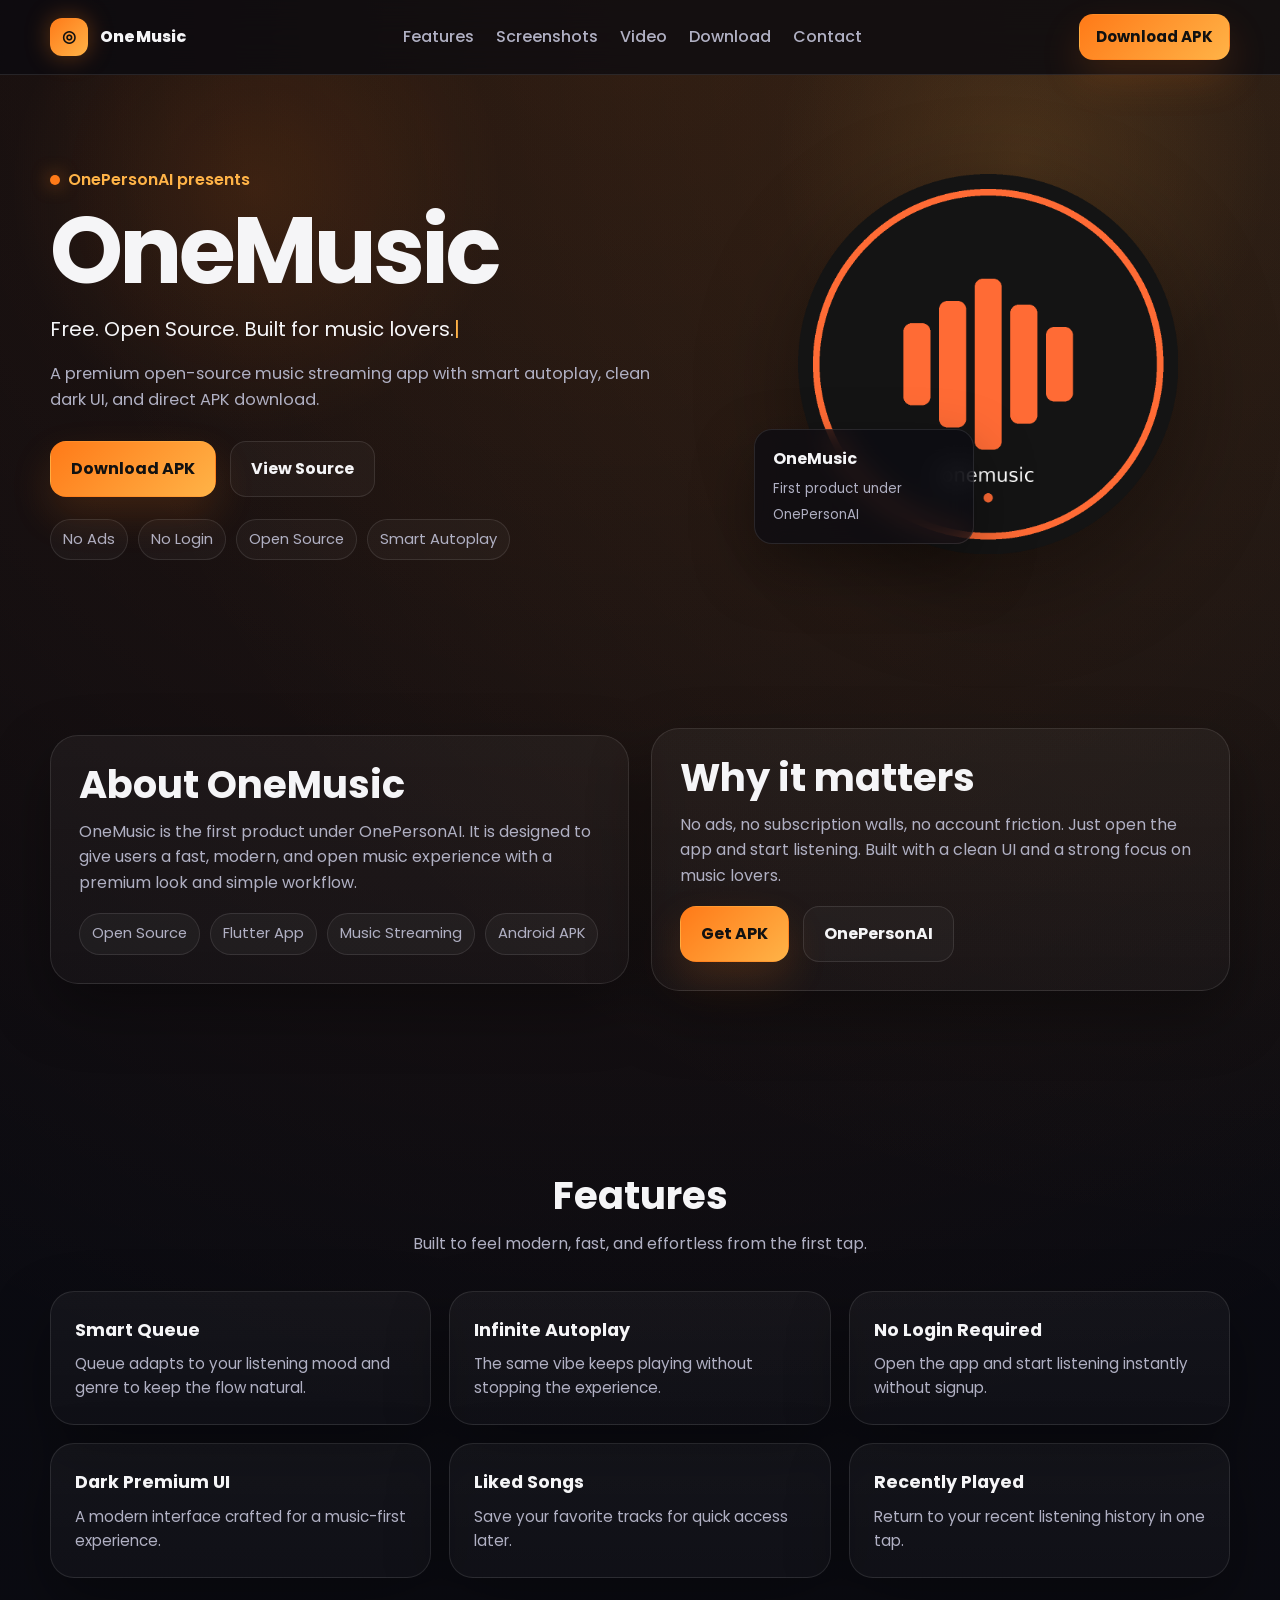
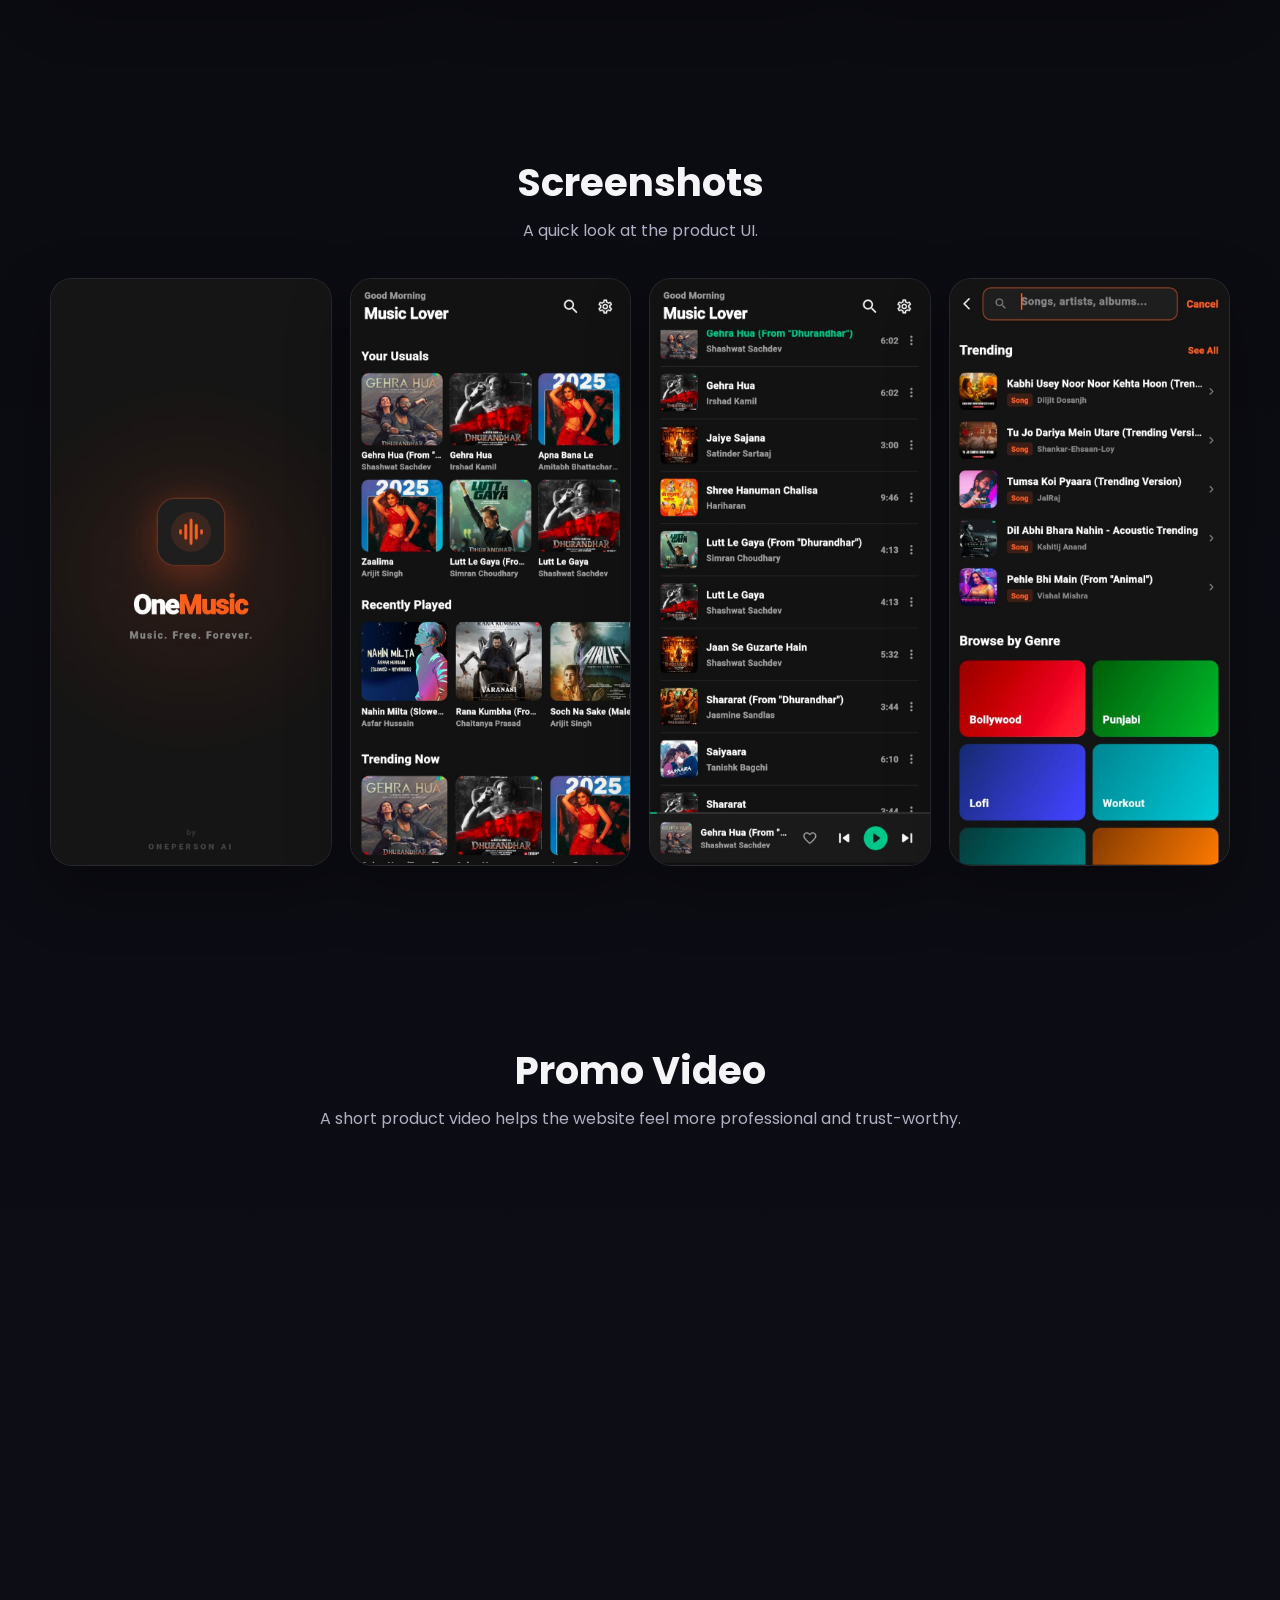
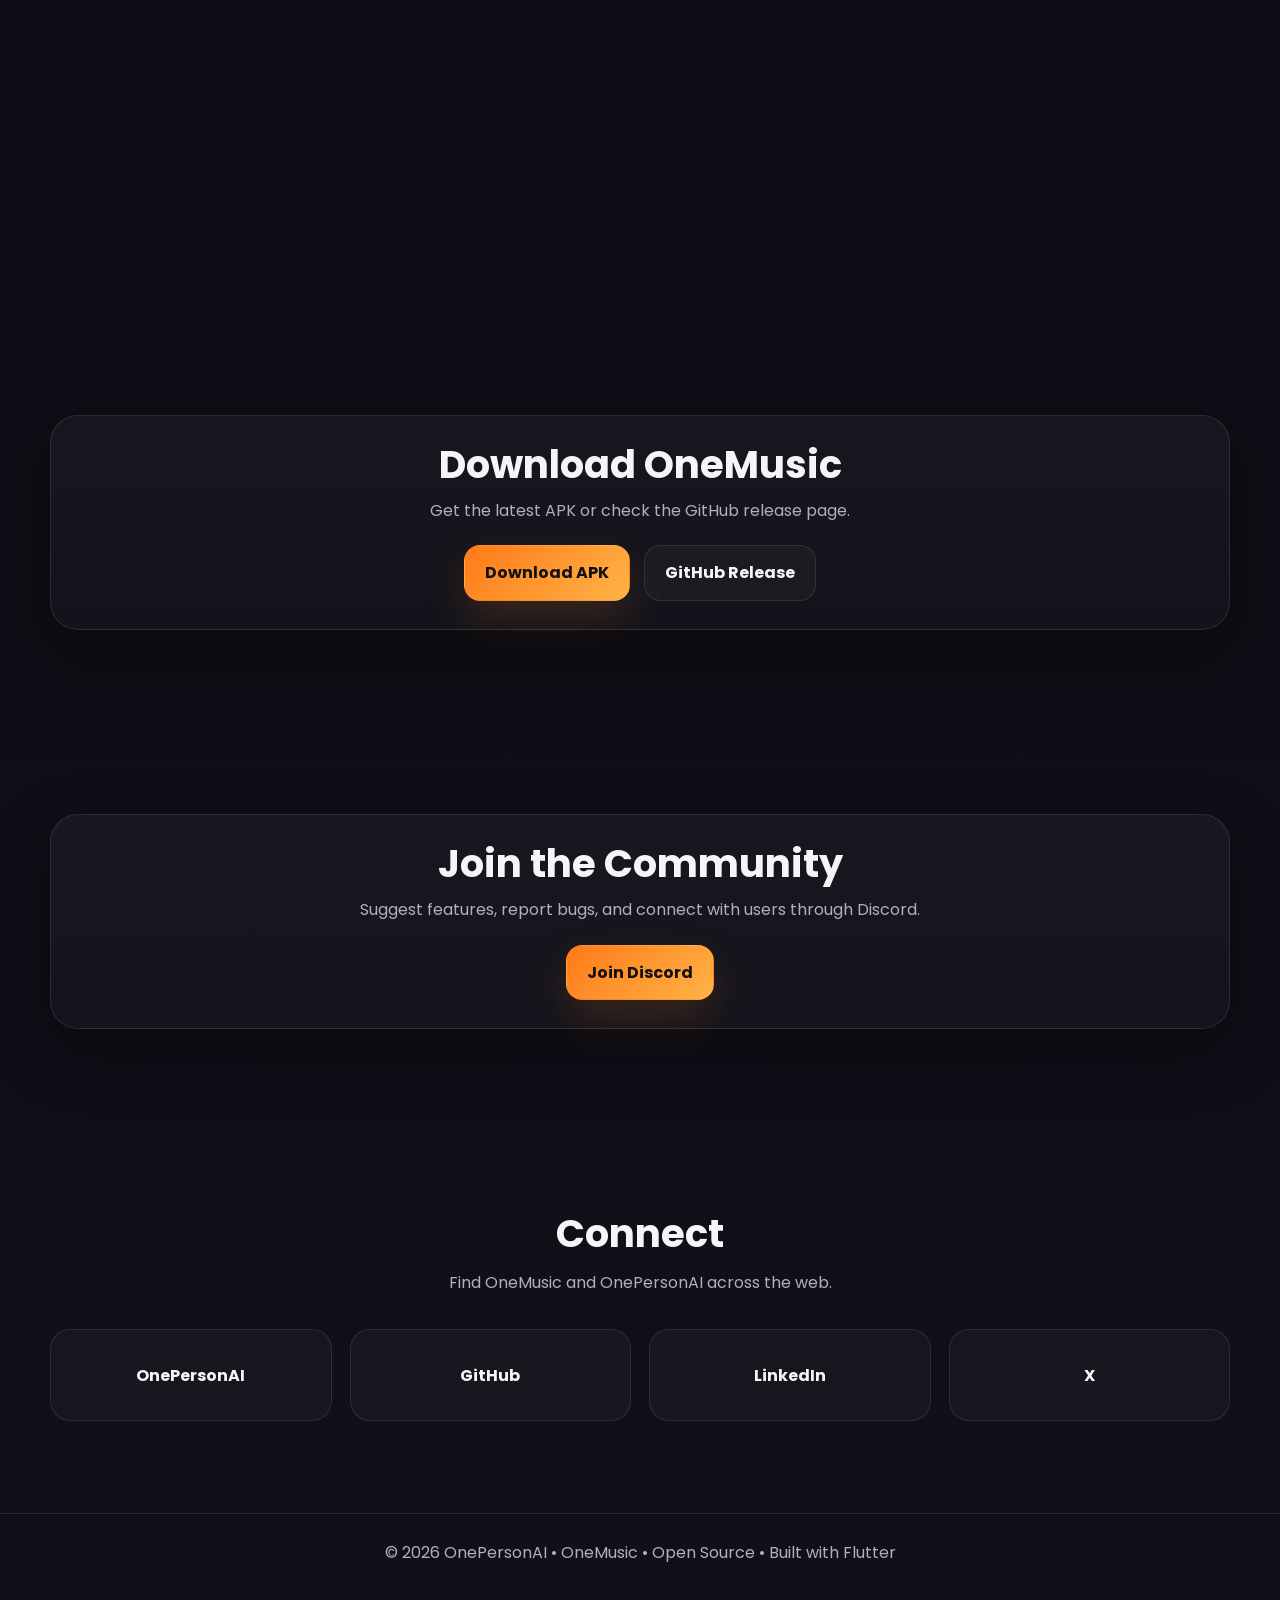
==== index.html @ de69f095 "Initial OneMusic website upload" ====
<!DOCTYPE html>
<html lang="en">
<head>
  <meta charset="UTF-8" />
  <meta name="viewport" content="width=device-width, initial-scale=1.0" />

  <title>OneMusic | Free Open Source Music Streaming App by OnePersonAI</title>
  <meta name="title" content="OneMusic | Free Open Source Music Streaming App by OnePersonAI" />
  <meta name="description" content="OneMusic is a free and open-source music streaming app by OnePersonAI. No ads, no subscriptions, smart autoplay, dark UI, and direct APK download." />
  <meta name="keywords" content="OneMusic, OnePersonAI, open source music app, Flutter music app, free music streaming app, Android music player, APK download" />
  <meta name="author" content="Akshat Raj" />
  <meta name="robots" content="index, follow" />
  <meta name="language" content="English" />
  <meta name="theme-color" content="#ff7a18" />
  <link rel="canonical" href="https://onepersonai.in/" />

  <meta name="google-site-verification" content="PASTE_GOOGLE_VERIFICATION_CODE_HERE" />

  <meta property="og:type" content="website" />
  <meta property="og:url" content="https://onepersonai.in/" />
  <meta property="og:title" content="OneMusic | Free Open Source Music Streaming App" />
  <meta property="og:description" content="No ads. No subscriptions. Smart autoplay. Open-source music streaming by OnePersonAI." />
  <meta property="og:image" content="https://onepersonai.in/assets/logo.png" />

  <meta name="twitter:card" content="summary_large_image" />
  <meta name="twitter:url" content="https://onepersonai.in/" />
  <meta name="twitter:title" content="OneMusic | Free Open Source Music Streaming App" />
  <meta name="twitter:description" content="Modern open-source music streaming app with smart autoplay and premium dark UI." />
  <meta name="twitter:image" content="https://onepersonai.in/assets/logo.png" />

  <link rel="icon" type="image/png" href="assets/logo.png" />
  <link rel="preconnect" href="https://fonts.googleapis.com" />
  <link rel="preconnect" href="https://fonts.gstatic.com" crossorigin />
  <link href="https://fonts.googleapis.com/css2?family=Poppins:wght@300;400;500;600;700;800&display=swap" rel="stylesheet" />

  <style>
    :root {
      --bg: #0a0a10;
      --bg2: #11111a;
      --card: rgba(255, 255, 255, 0.04);
      --card-2: rgba(255, 255, 255, 0.06);
      --border: rgba(255, 255, 255, 0.10);
      --text: #f5f5f7;
      --muted: #b0b0c3;
      --accent: #ff7a18;
      --accent-2: #ffb347;
      --shadow: 0 24px 60px rgba(0, 0, 0, 0.35);
      --radius: 24px;
      --container: 1180px;
    }

    * {
      margin: 0;
      padding: 0;
      box-sizing: border-box;
    }

    html {
      scroll-behavior: smooth;
    }

    body {
      font-family: "Poppins", Arial, sans-serif;
      background:
        radial-gradient(circle at top, rgba(255, 122, 24, 0.12), transparent 30%),
        radial-gradient(circle at right top, rgba(255, 179, 71, 0.10), transparent 25%),
        linear-gradient(180deg, #09090f 0%, #0f1018 100%);
      color: var(--text);
      overflow-x: hidden;
      line-height: 1.6;
    }

    a {
      text-decoration: none;
      color: inherit;
    }

    img, video {
      display: block;
      max-width: 100%;
    }

    .container {
      width: min(var(--container), calc(100% - 32px));
      margin: 0 auto;
    }

    .section {
      padding: 92px 0;
      position: relative;
      z-index: 1;
    }

    .section-title {
      font-size: clamp(1.9rem, 3vw, 3rem);
      line-height: 1.1;
      margin-bottom: 14px;
      text-align: center;
    }

    .section-subtitle {
      color: var(--muted);
      text-align: center;
      max-width: 760px;
      margin: 0 auto 34px;
    }

    .header {
      position: sticky;
      top: 0;
      z-index: 1000;
      background: rgba(10, 10, 16, 0.72);
      backdrop-filter: blur(18px);
      border-bottom: 1px solid var(--border);
    }

    .nav {
      min-height: 74px;
      display: flex;
      align-items: center;
      justify-content: space-between;
      gap: 18px;
    }

    .brand {
      display: flex;
      align-items: center;
      gap: 12px;
      font-weight: 800;
      letter-spacing: 0.2px;
      white-space: nowrap;
    }

    .brand-icon {
      width: 38px;
      height: 38px;
      border-radius: 12px;
      display: grid;
      place-items: center;
      background: linear-gradient(135deg, var(--accent), var(--accent-2));
      color: #111;
      box-shadow: 0 0 24px rgba(255, 122, 24, 0.35);
      font-weight: 900;
    }

    .nav-links {
      display: flex;
      align-items: center;
      gap: 22px;
      color: var(--muted);
      font-weight: 500;
    }

    .nav-links a:hover {
      color: var(--text);
    }

    .nav-toggle {
      display: none;
      width: 44px;
      height: 44px;
      border: 1px solid var(--border);
      background: rgba(255,255,255,0.03);
      color: var(--text);
      border-radius: 14px;
      cursor: pointer;
    }

    .btn {
      display: inline-flex;
      align-items: center;
      justify-content: center;
      gap: 10px;
      padding: 14px 20px;
      border-radius: 16px;
      font-weight: 700;
      border: 1px solid transparent;
      background: linear-gradient(135deg, var(--accent), var(--accent-2));
      color: #111;
      box-shadow: 0 18px 40px rgba(255, 122, 24, 0.16);
      transition: transform 0.2s ease, box-shadow 0.2s ease, opacity 0.2s ease;
      cursor: pointer;
      position: relative;
      overflow: hidden;
    }

    .btn:hover {
      transform: translateY(-2px);
      box-shadow: 0 22px 46px rgba(255, 122, 24, 0.22);
    }

    .btn-outline {
      background: rgba(255, 255, 255, 0.03);
      color: var(--text);
      border-color: var(--border);
      box-shadow: none;
    }

    .btn-outline:hover {
      background: rgba(255, 255, 255, 0.06);
    }

    .btn-small {
      padding: 10px 16px;
      border-radius: 14px;
      font-size: 0.95rem;
    }

    .hero {
      padding: 92px 0 76px;
      position: relative;
    }

    .hero::before {
      content: "";
      position: absolute;
      inset: 0;
      background:
        radial-gradient(circle at 20% 20%, rgba(255,122,24,0.12), transparent 22%),
        radial-gradient(circle at 80% 15%, rgba(255,179,71,0.12), transparent 22%);
      pointer-events: none;
    }

    .hero-grid {
      position: relative;
      display: grid;
      grid-template-columns: 1.15fr 0.85fr;
      gap: 42px;
      align-items: center;
    }

    .eyebrow {
      display: inline-flex;
      align-items: center;
      gap: 8px;
      color: var(--accent-2);
      font-weight: 600;
      margin-bottom: 14px;
    }

    .eyebrow::before {
      content: "";
      width: 10px;
      height: 10px;
      border-radius: 999px;
      background: var(--accent);
      box-shadow: 0 0 18px rgba(255, 122, 24, 0.7);
    }

    .hero h1 {
      font-size: clamp(3rem, 8vw, 5.8rem);
      line-height: 0.95;
      margin-bottom: 18px;
      letter-spacing: -0.04em;
    }

    .hero-subtitle {
      font-size: clamp(1rem, 2vw, 1.25rem);
      color: var(--text);
      min-height: 34px;
      margin-bottom: 14px;
    }

    .cursor {
      display: inline-block;
      color: var(--accent-2);
      animation: blink 0.8s infinite;
    }

    @keyframes blink {
      0%, 50% { opacity: 1; }
      51%, 100% { opacity: 0; }
    }

    .hero-text {
      color: var(--muted);
      max-width: 620px;
      margin-bottom: 28px;
      font-size: 1.02rem;
    }

    .hero-actions {
      display: flex;
      flex-wrap: wrap;
      gap: 14px;
      margin-bottom: 22px;
    }

    .hero-meta {
      display: flex;
      flex-wrap: wrap;
      gap: 10px;
    }

    .hero-meta span {
      padding: 8px 12px;
      border: 1px solid var(--border);
      border-radius: 999px;
      background: rgba(255,255,255,0.03);
      color: var(--muted);
      font-size: 0.92rem;
    }

    .hero-media {
      position: relative;
      display: grid;
      place-items: center;
    }

    .hero-logo {
      width: min(380px, 100%);
      border-radius: 28px;
      filter: drop-shadow(0 28px 50px rgba(0, 0, 0, 0.35));
      animation: float 5s ease-in-out infinite;
    }

    .hero-card {
      position: absolute;
      inset: auto auto 10px 8px;
      padding: 16px 18px;
      border: 1px solid var(--border);
      border-radius: 18px;
      background: rgba(12, 12, 18, 0.72);
      backdrop-filter: blur(14px);
      box-shadow: var(--shadow);
      max-width: 220px;
    }

    .hero-card strong {
      display: block;
      margin-bottom: 4px;
    }

    .hero-card small {
      color: var(--muted);
    }

    @keyframes float {
      0%, 100% { transform: translateY(0px); }
      50% { transform: translateY(-12px); }
    }

    .grid {
      display: grid;
      gap: 18px;
    }

    .cards {
      grid-template-columns: repeat(3, 1fr);
      margin-top: 30px;
    }

    .card {
      background: linear-gradient(180deg, var(--card), rgba(255,255,255,0.025));
      border: 1px solid var(--border);
      border-radius: var(--radius);
      padding: 24px;
      box-shadow: var(--shadow);
      transition: transform 0.25s ease, border-color 0.25s ease, background 0.25s ease;
    }

    .card:hover {
      transform: translateY(-4px);
      border-color: rgba(255, 122, 24, 0.35);
      background: linear-gradient(180deg, var(--card-2), rgba(255,255,255,0.025));
    }

    .card h3 {
      margin-bottom: 8px;
      font-size: 1.1rem;
    }

    .card p {
      color: var(--muted);
      font-size: 0.95rem;
    }

    .two-col {
      display: grid;
      grid-template-columns: 1fr 1fr;
      gap: 22px;
      align-items: center;
    }

    .about-box,
    .download-box,
    .community-box {
      background: linear-gradient(180deg, var(--card), rgba(255,255,255,0.025));
      border: 1px solid var(--border);
      border-radius: 28px;
      padding: 28px;
      box-shadow: var(--shadow);
    }

    .about-box p,
    .download-box p,
    .community-box p {
      color: var(--muted);
      margin-top: 12px;
    }

    .badges {
      display: flex;
      flex-wrap: wrap;
      gap: 10px;
      margin-top: 18px;
    }

    .badge {
      padding: 8px 12px;
      border-radius: 999px;
      background: rgba(255,255,255,0.04);
      border: 1px solid var(--border);
      color: var(--muted);
      font-size: 0.92rem;
    }

    .screenshots {
      grid-template-columns: repeat(4, 1fr);
      margin-top: 30px;
    }

    .shot {
      border-radius: 22px;
      overflow: hidden;
      border: 1px solid var(--border);
      background: rgba(255,255,255,0.02);
      box-shadow: var(--shadow);
      transition: transform 0.25s ease, border-color 0.25s ease;
    }

    .shot:hover {
      transform: translateY(-4px);
      border-color: rgba(255, 122, 24, 0.35);
    }

    .shot img {
      width: 100%;
      height: 100%;
      object-fit: cover;
    }

    .video-box {
      margin-top: 30px;
      border-radius: 28px;
      overflow: hidden;
      border: 1px solid var(--border);
      box-shadow: var(--shadow);
      background: #000;
    }

    .video-box video {
      width: 100%;
      aspect-ratio: 16 / 9;
      object-fit: cover;
      display: block;
    }

    .download-row {
      display: flex;
      flex-wrap: wrap;
      gap: 14px;
      margin-top: 18px;
    }

    .link-grid {
      display: grid;
      grid-template-columns: repeat(4, 1fr);
      gap: 18px;
      margin-top: 30px;
    }

    .link-card {
      display: grid;
      place-items: center;
      min-height: 92px;
      border-radius: 20px;
      border: 1px solid var(--border);
      background: rgba(255,255,255,0.03);
      font-weight: 700;
      transition: transform 0.25s ease, border-color 0.25s ease;
    }

    .link-card:hover {
      transform: translateY(-4px);
      border-color: rgba(255, 122, 24, 0.35);
    }

    .footer {
      padding: 26px 0 42px;
      border-top: 1px solid var(--border);
      color: var(--muted);
      text-align: center;
    }

    .menu-panel {
      display: none;
    }

    @media (max-width: 1080px) {
      .hero-grid,
      .two-col {
        grid-template-columns: 1fr;
      }

      .hero {
        padding-top: 62px;
      }

      .hero-content {
        order: 2;
        text-align: center;
      }

      .hero-text {
        margin-left: auto;
        margin-right: auto;
      }

      .hero-actions,
      .badges {
        justify-content: center;
      }

      .hero-media {
        order: 1;
      }

      .cards {
        grid-template-columns: repeat(2, 1fr);
      }

      .screenshots {
        grid-template-columns: repeat(2, 1fr);
      }

      .link-grid {
        grid-template-columns: repeat(2, 1fr);
      }
    }

    @media (max-width: 720px) {
      .nav-links,
      .header .btn-small {
        display: none;
      }

      .nav-toggle {
        display: inline-grid;
        place-items: center;
      }

      .menu-panel {
        display: block;
        max-height: 0;
        overflow: hidden;
        transition: max-height 0.35s ease;
        border-bottom: 1px solid transparent;
      }

      .menu-panel.open {
        max-height: 300px;
        border-bottom-color: var(--border);
      }

      .menu-links {
        padding: 0 0 18px;
        display: grid;
        gap: 10px;
      }

      .menu-links a {
        padding: 12px 14px;
        border-radius: 14px;
        background: rgba(255,255,255,0.03);
        border: 1px solid var(--border);
      }

      .cards,
      .screenshots,
      .link-grid {
        grid-template-columns: 1fr;
      }

      .section {
        padding: 72px 0;
      }

      .hero h1 {
        font-size: clamp(2.8rem, 14vw, 4.2rem);
      }

      .btn {
        width: 100%;
      }

      .hero-actions,
      .download-row {
        flex-direction: column;
      }

      .hero-card {
        position: static;
        margin-top: 18px;
        max-width: none;
      }

      .about-box,
      .download-box,
      .community-box {
        padding: 22px;
      }
    }
  </style>
</head>
<body>
  <header class="header">
    <div class="container nav">
      <a href="#home" class="brand" aria-label="OneMusic Home">
        <span class="brand-icon">◎</span>
        <span>OneMusic</span>
      </a>

      <nav class="nav-links" aria-label="Primary navigation">
        <a href="#features">Features</a>
        <a href="#screenshots">Screenshots</a>
        <a href="#video">Video</a>
        <a href="#download">Download</a>
        <a href="#contact">Contact</a>
      </nav>

      <button class="nav-toggle" id="menuBtn" aria-label="Open menu">☰</button>

      <a href="#download" class="btn btn-small">Download APK</a>
    </div>

    <div class="menu-panel" id="menuPanel">
      <div class="container menu-links">
        <a href="#features">Features</a>
        <a href="#screenshots">Screenshots</a>
        <a href="#video">Video</a>
        <a href="#download">Download</a>
        <a href="#contact">Contact</a>
      </div>
    </div>
  </header>

  <main>
    <section id="home" class="hero">
      <div class="container hero-grid">
        <div class="hero-content">
          <p class="eyebrow">OnePersonAI presents</p>
          <h1>OneMusic</h1>
          <p class="hero-subtitle">
            <span id="typing-text">Free. Open Source. Built for music lovers.</span><span class="cursor">|</span>
          </p>
          <p class="hero-text">
            A premium open-source music streaming app with smart autoplay, clean dark UI,
            and direct APK download.
          </p>

          <div class="hero-actions">
            <a href="#download" class="btn">Download APK</a>
            <a href="https://github.com/AkshatRaj00/OneMusic" target="_blank" rel="noopener noreferrer" class="btn btn-outline">View Source</a>
          </div>

          <div class="hero-meta" aria-label="Key highlights">
            <span>No Ads</span>
            <span>No Login</span>
            <span>Open Source</span>
            <span>Smart Autoplay</span>
          </div>
        </div>

        <div class="hero-media">
          <img src="assets/logo.png" alt="OneMusic logo" class="hero-logo" />
          <div class="hero-card">
            <strong>OneMusic</strong>
            <small>First product under OnePersonAI</small>
          </div>
        </div>
      </div>
    </section>

    <section class="section">
      <div class="container two-col">
        <div class="about-box">
          <h2 class="section-title" style="text-align:left;margin-bottom:12px;">About OneMusic</h2>
          <p>
            OneMusic is the first product under OnePersonAI. It is designed to give users a
            fast, modern, and open music experience with a premium look and simple workflow.
          </p>
          <div class="badges">
            <span class="badge">Open Source</span>
            <span class="badge">Flutter App</span>
            <span class="badge">Music Streaming</span>
            <span class="badge">Android APK</span>
          </div>
        </div>

        <div class="download-box">
          <h2 class="section-title" style="text-align:left;margin-bottom:12px;">Why it matters</h2>
          <p>
            No ads, no subscription walls, no account friction. Just open the app and start listening.
            Built with a clean UI and a strong focus on music lovers.
          </p>
          <div class="download-row">
            <a href="#download" class="btn">Get APK</a>
            <a href="https://onepersonai.in/" target="_blank" rel="noopener noreferrer" class="btn btn-outline">OnePersonAI</a>
          </div>
        </div>
      </div>
    </section>

    <section id="features" class="section">
      <div class="container">
        <h2 class="section-title">Features</h2>
        <p class="section-subtitle">
          Built to feel modern, fast, and effortless from the first tap.
        </p>

        <div class="grid cards">
          <article class="card">
            <h3>Smart Queue</h3>
            <p>Queue adapts to your listening mood and genre to keep the flow natural.</p>
          </article>

          <article class="card">
            <h3>Infinite Autoplay</h3>
            <p>The same vibe keeps playing without stopping the experience.</p>
          </article>

          <article class="card">
            <h3>No Login Required</h3>
            <p>Open the app and start listening instantly without signup.</p>
          </article>

          <article class="card">
            <h3>Dark Premium UI</h3>
            <p>A modern interface crafted for a music-first experience.</p>
          </article>

          <article class="card">
            <h3>Liked Songs</h3>
            <p>Save your favorite tracks for quick access later.</p>
          </article>

          <article class="card">
            <h3>Recently Played</h3>
            <p>Return to your recent listening history in one tap.</p>
          </article>
        </div>
      </div>
    </section>

    <section id="screenshots" class="section">
      <div class="container">
        <h2 class="section-title">Screenshots</h2>
        <p class="section-subtitle">
          A quick look at the product UI.
        </p>

        <div class="grid screenshots">
          <div class="shot"><img src="assets/screenshot-1.png" alt="OneMusic screenshot 1" /></div>
          <div class="shot"><img src="assets/screenshot-2.png" alt="OneMusic screenshot 2" /></div>
          <div class="shot"><img src="assets/screenshot-3.png" alt="OneMusic screenshot 3" /></div>
          <div class="shot"><img src="assets/screenshot-4.png" alt="OneMusic screenshot 4" /></div>
        </div>
      </div>
    </section>

    <section id="video" class="section">
      <div class="container">
        <h2 class="section-title">Promo Video</h2>
        <p class="section-subtitle">
          A short product video helps the website feel more professional and trust-worthy.
        </p>

        <div class="video-box">
          <video controls muted playsinline poster="assets/logo.png">
            <source src="assets/promo.mp4" type="video/mp4" />
            Your browser does not support the video tag.
          </video>
        </div>
      </div>
    </section>

    <section id="download" class="section">
      <div class="container">
        <div class="download-box">
          <h2 class="section-title" style="margin-bottom:12px;">Download OneMusic</h2>
          <p class="section-subtitle" style="margin-bottom:0;">
            Get the latest APK or check the GitHub release page.
          </p>

          <div class="download-row" style="justify-content:center;margin-top:22px;">
            <a href="assets/OneMusic.apk" class="btn" download>Download APK</a>
            <a href="https://github.com/AkshatRaj00/OneMusic/releases/tag/main" target="_blank" rel="noopener noreferrer" class="btn btn-outline">GitHub Release</a>
          </div>
        </div>
      </div>
    </section>

    <section class="section">
      <div class="container">
        <div class="community-box">
          <h2 class="section-title" style="margin-bottom:12px;">Join the Community</h2>
          <p class="section-subtitle" style="margin-bottom:0;">
            Suggest features, report bugs, and connect with users through Discord.
          </p>

          <div class="download-row" style="justify-content:center;margin-top:22px;">
            <a href="https://discord.gg/sfXpprH5" target="_blank" rel="noopener noreferrer" class="btn">Join Discord</a>
          </div>
        </div>
      </div>
    </section>

    <section id="contact" class="section">
      <div class="container">
        <h2 class="section-title">Connect</h2>
        <p class="section-subtitle">
          Find OneMusic and OnePersonAI across the web.
        </p>

        <div class="grid link-grid">
          <a href="https://onepersonai.in/" target="_blank" rel="noopener noreferrer" class="link-card">OnePersonAI</a>
          <a href="https://github.com/AkshatRaj00" target="_blank" rel="noopener noreferrer" class="link-card">GitHub</a>
          <a href="https://www.linkedin.com/in/akshatraj00/" target="_blank" rel="noopener noreferrer" class="link-card">LinkedIn</a>
          <a href="https://x.com/AkshatRaj00_" target="_blank" rel="noopener noreferrer" class="link-card">X</a>
        </div>
      </div>
    </section>
  </main>

  <footer class="footer">
    <div class="container">
      <p>© 2026 OnePersonAI • OneMusic • Open Source • Built with Flutter</p>
    </div>
  </footer>

  <script>
    const phrases = [
      "Free. Open Source. Built for music lovers.",
      "No ads. No subscriptions. No limits.",
      "Smart autoplay. Premium dark UI.",
      "Powered by OnePersonAI."
    ];

    const typingText = document.getElementById("typing-text");
    let wordIndex = 0;
    let charIndex = 0;
    let deleting = false;

    function typeLoop() {
      const current = phrases[wordIndex];

      if (!deleting) {
        charIndex++;
        typingText.textContent = current.substring(0, charIndex);

        if (charIndex === current.length) {
          deleting = true;
          setTimeout(typeLoop, 1300);
          return;
        }
      } else {
        charIndex--;
        typingText.textContent = current.substring(0, charIndex);

        if (charIndex === 0) {
          deleting = false;
          wordIndex = (wordIndex + 1) % phrases.length;
        }
      }

      setTimeout(typeLoop, deleting ? 35 : 60);
    }

    typeLoop();

    const menuBtn = document.getElementById("menuBtn");
    const menuPanel = document.getElementById("menuPanel");

    if (menuBtn && menuPanel) {
      menuBtn.addEventListener("click", () => {
        menuPanel.classList.toggle("open");
      });

      menuPanel.querySelectorAll("a").forEach(link => {
        link.addEventListener("click", () => {
          menuPanel.classList.remove("open");
        });
      });
    }

    document.querySelectorAll('a[href^="#"]').forEach(anchor => {
      anchor.addEventListener("click", function (e) {
        const targetId = this.getAttribute("href");
        if (targetId.length > 1) {
          const target = document.querySelector(targetId);
          if (target) {
            e.preventDefault();
            target.scrollIntoView({ behavior: "smooth", block: "start" });
          }
        }
      });
    });

    const revealTargets = document.querySelectorAll(".card, .shot, .link-card, .about-box, .download-box, .community-box, .video-box, .hero-logo, .hero-card");

    revealTargets.forEach(el => {
      el.style.opacity = "0";
      el.style.transform = "translateY(24px)";
      el.style.transition = "opacity 0.7s ease, transform 0.7s ease";
    });

    const observer = new IntersectionObserver((entries) => {
      entries.forEach(entry => {
        if (entry.isIntersecting) {
          entry.target.style.opacity = "1";
          entry.target.style.transform = "translateY(0)";
        }
      });
    }, { threshold: 0.15 });

    revealTargets.forEach(el => observer.observe(el));
  </script>
</body>
</html>
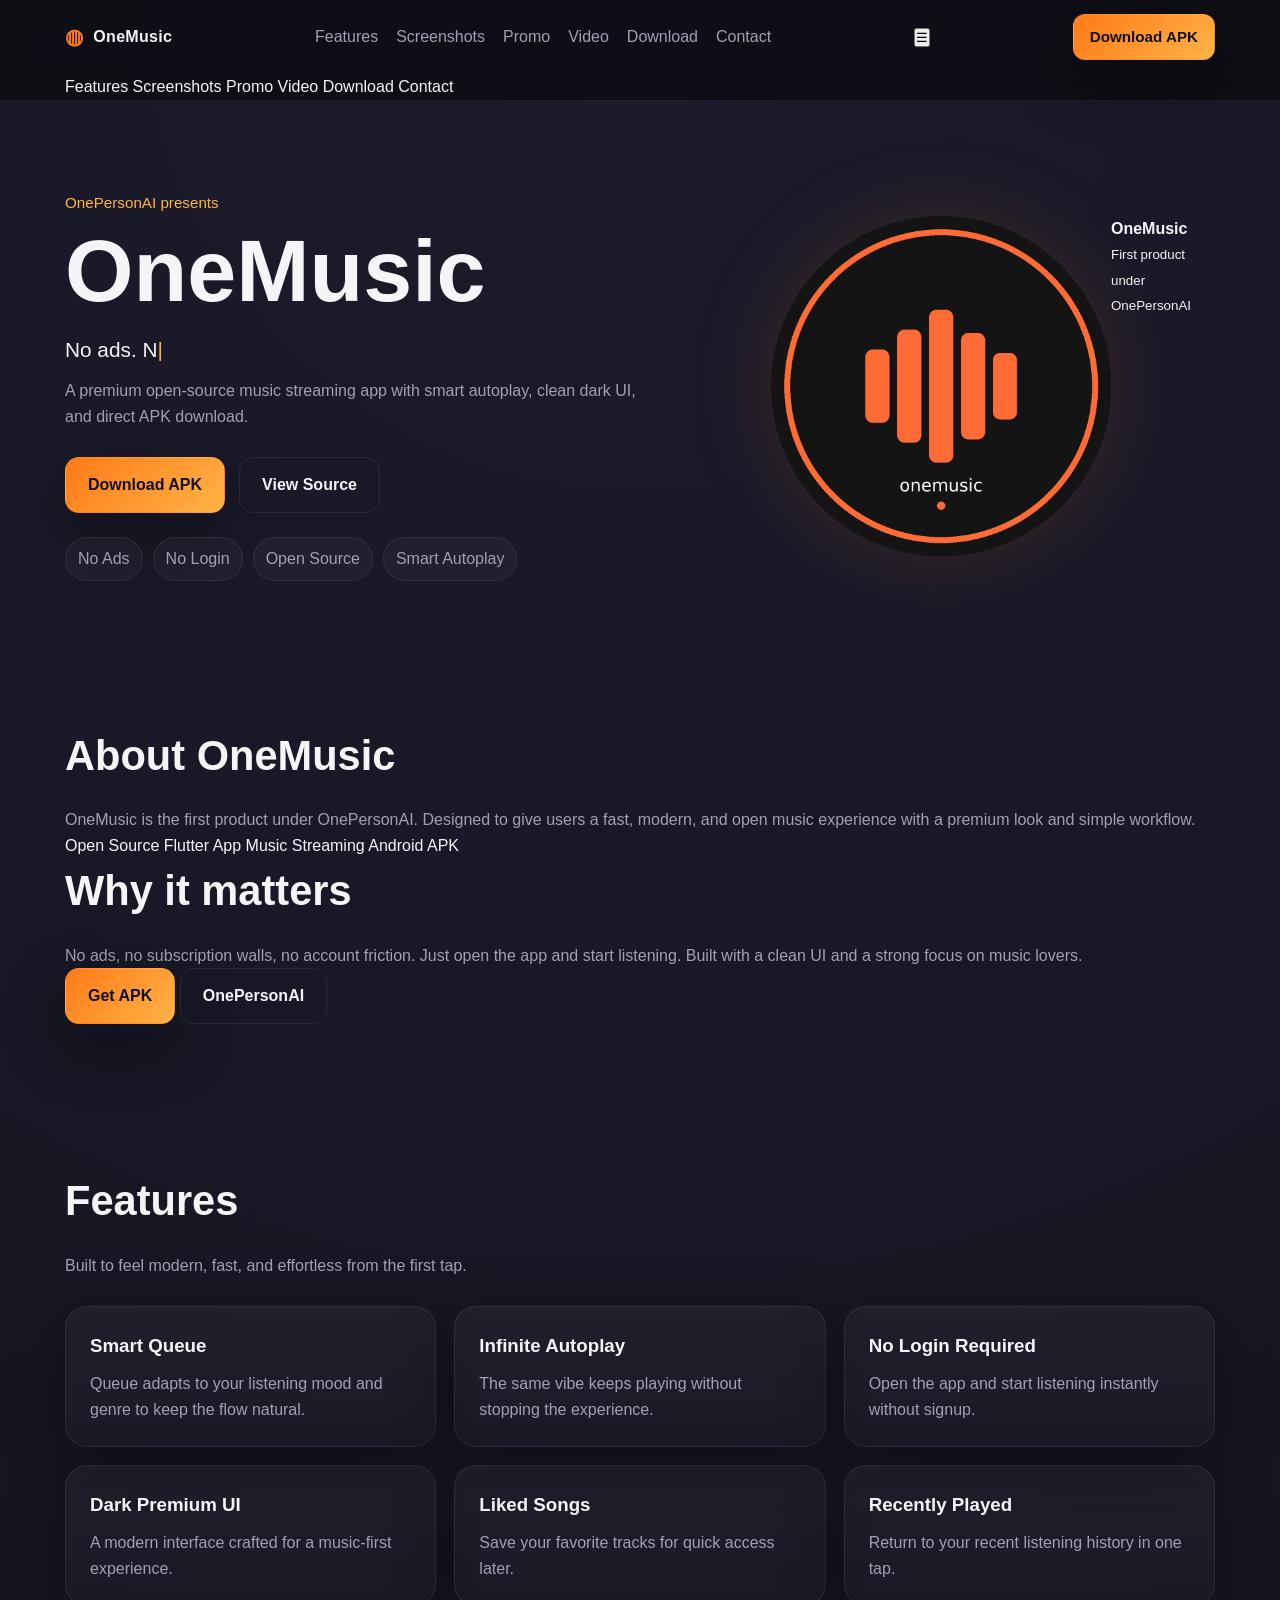
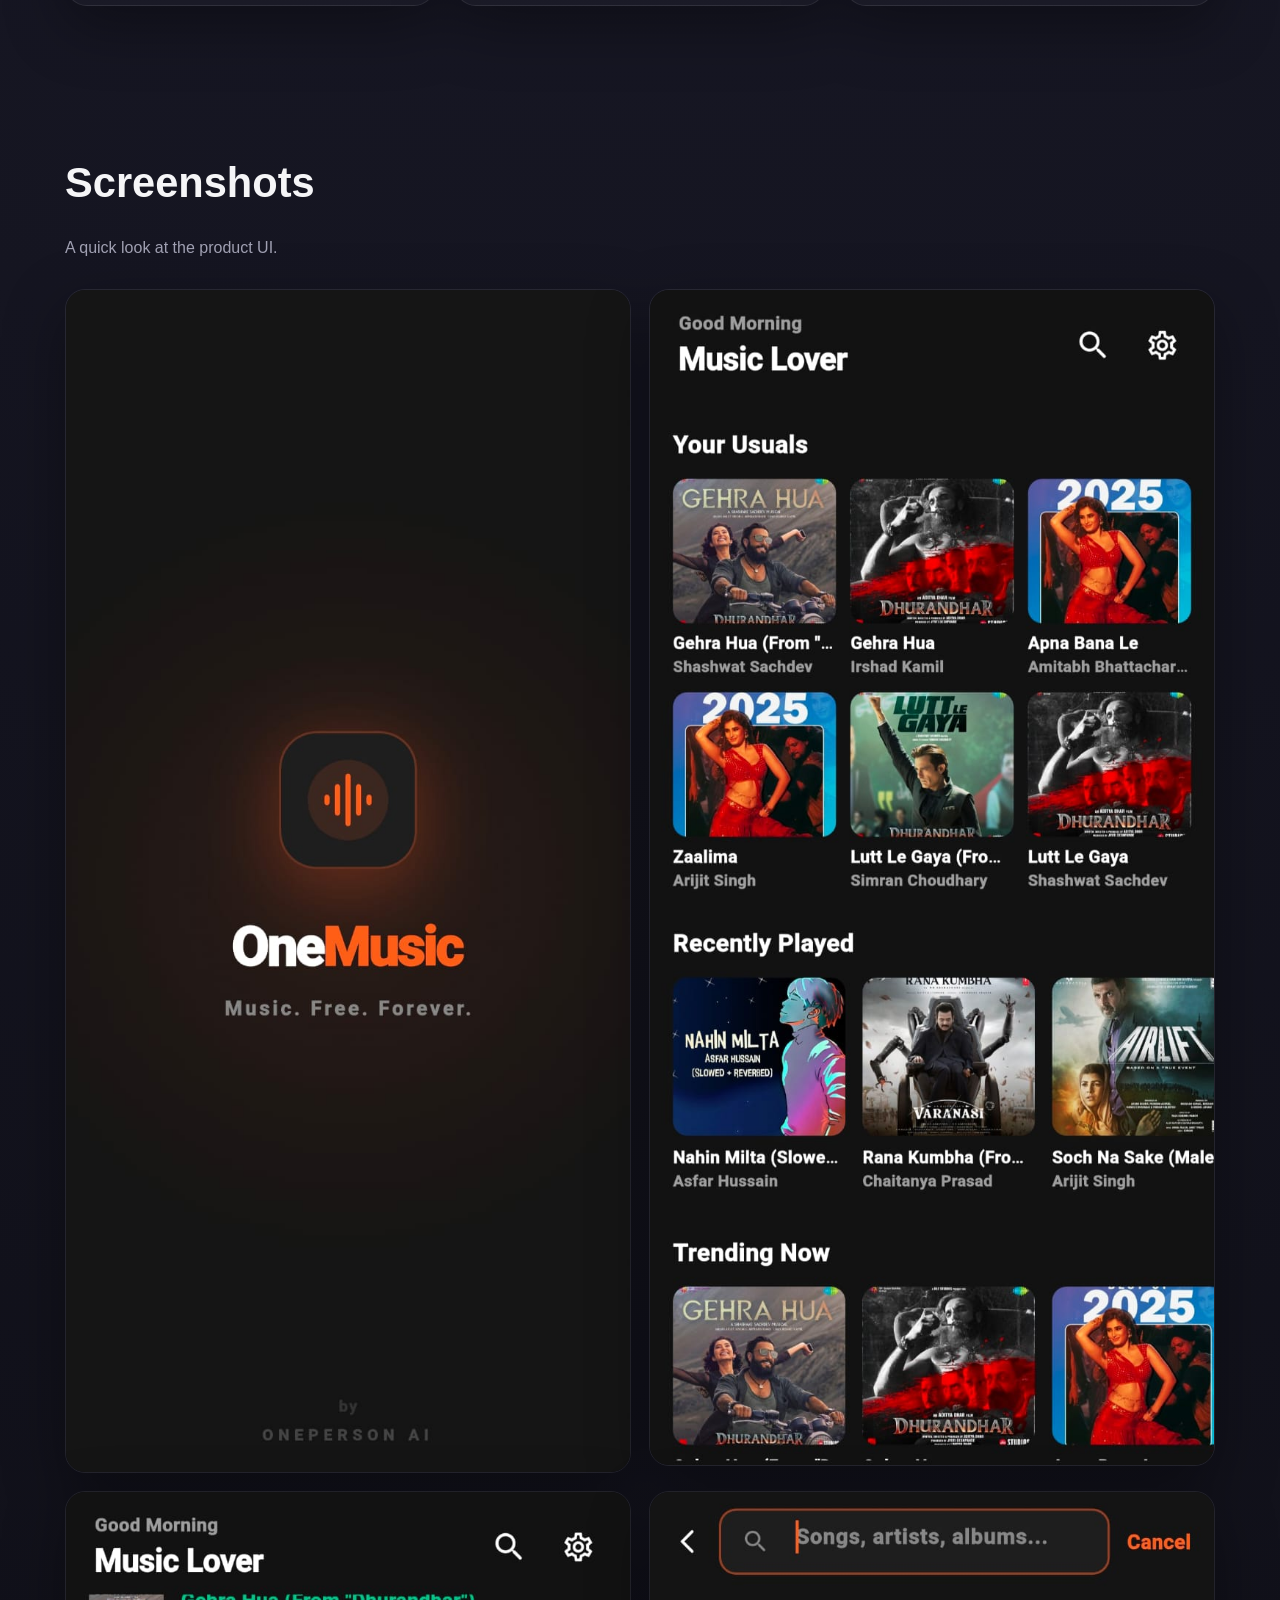
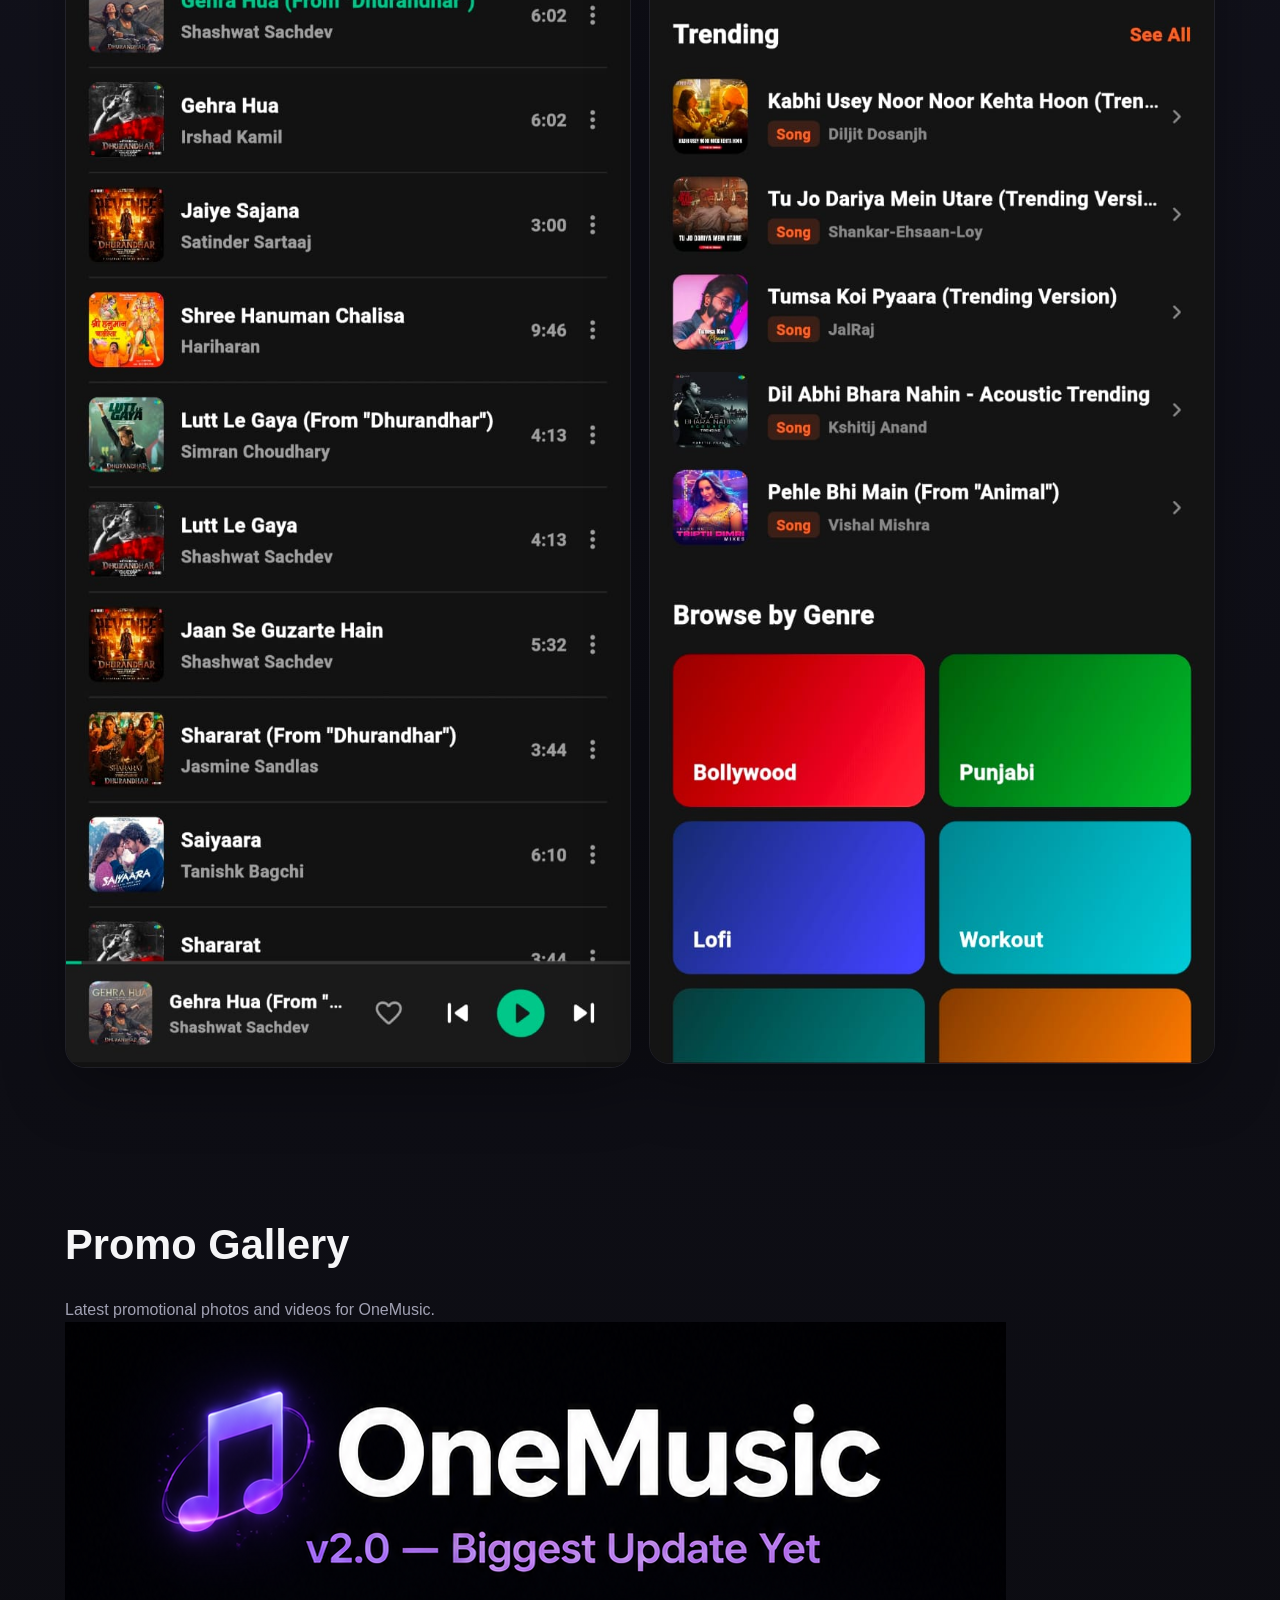
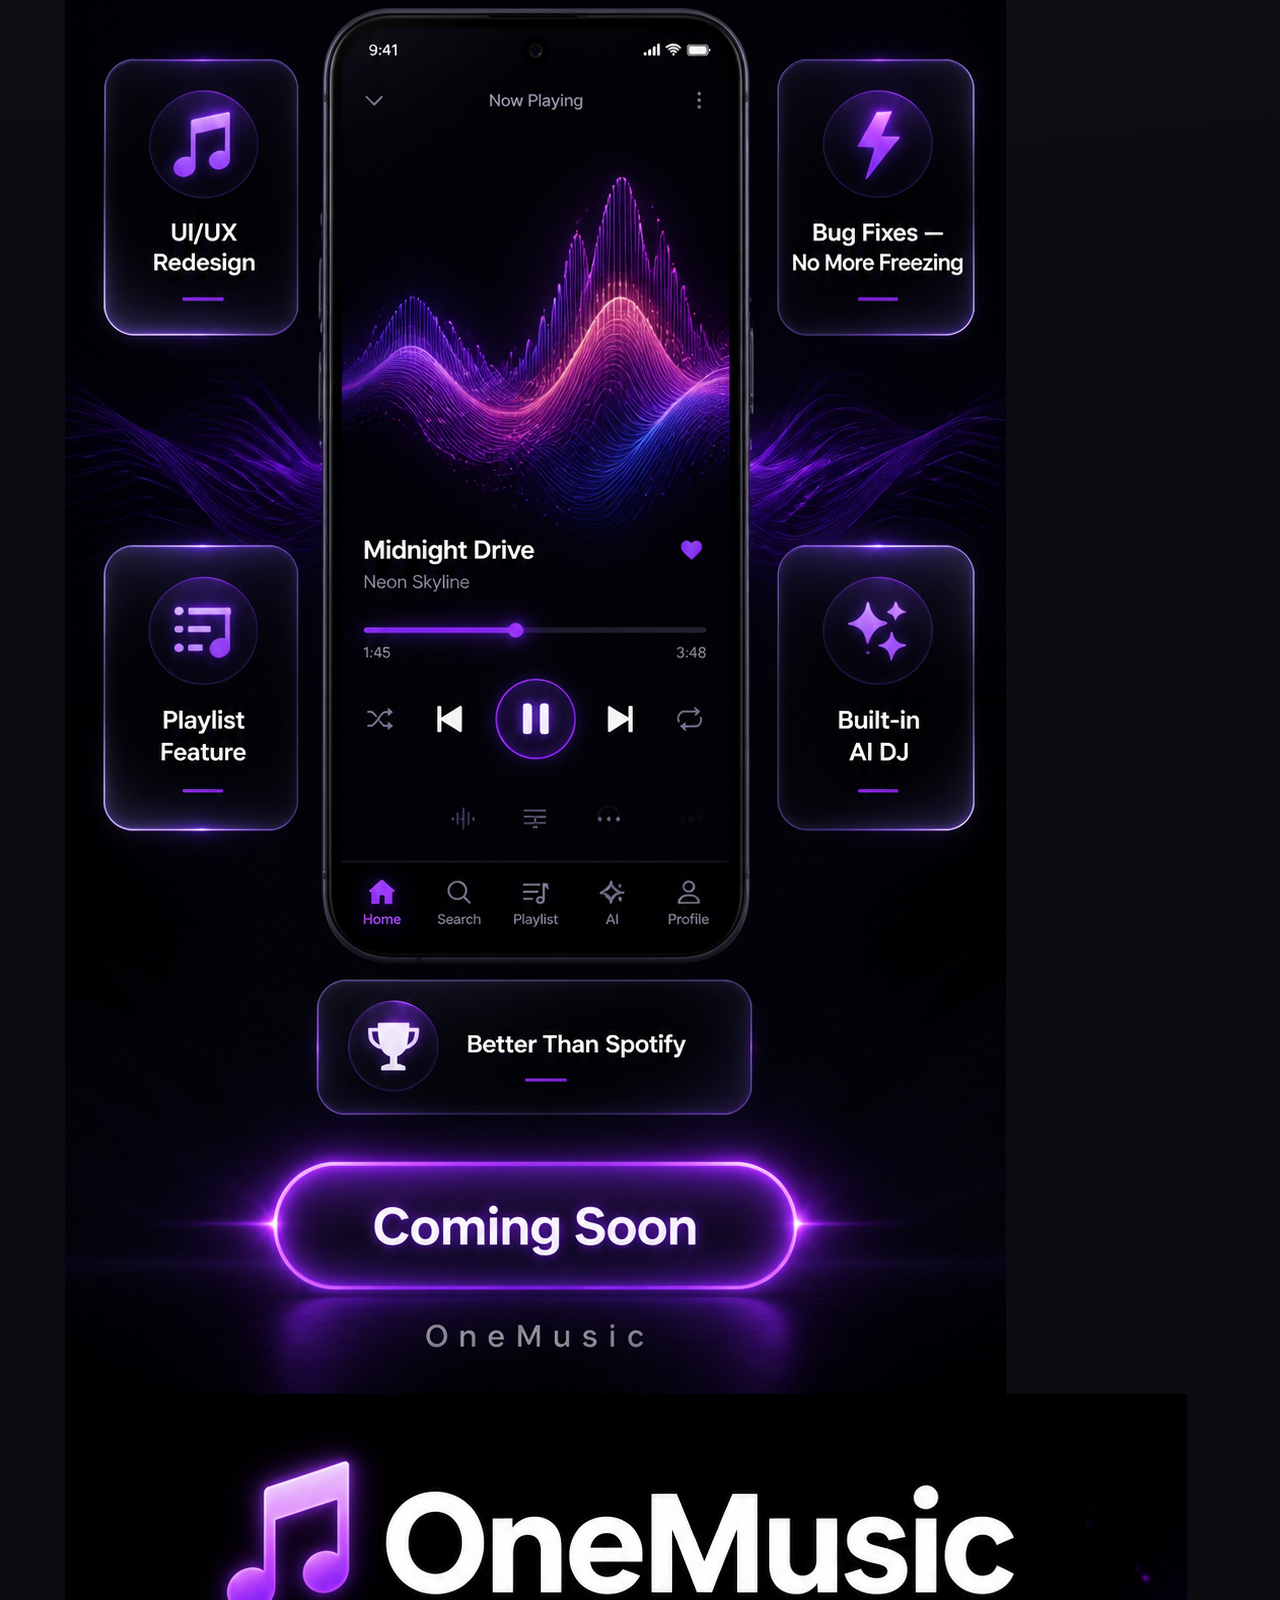
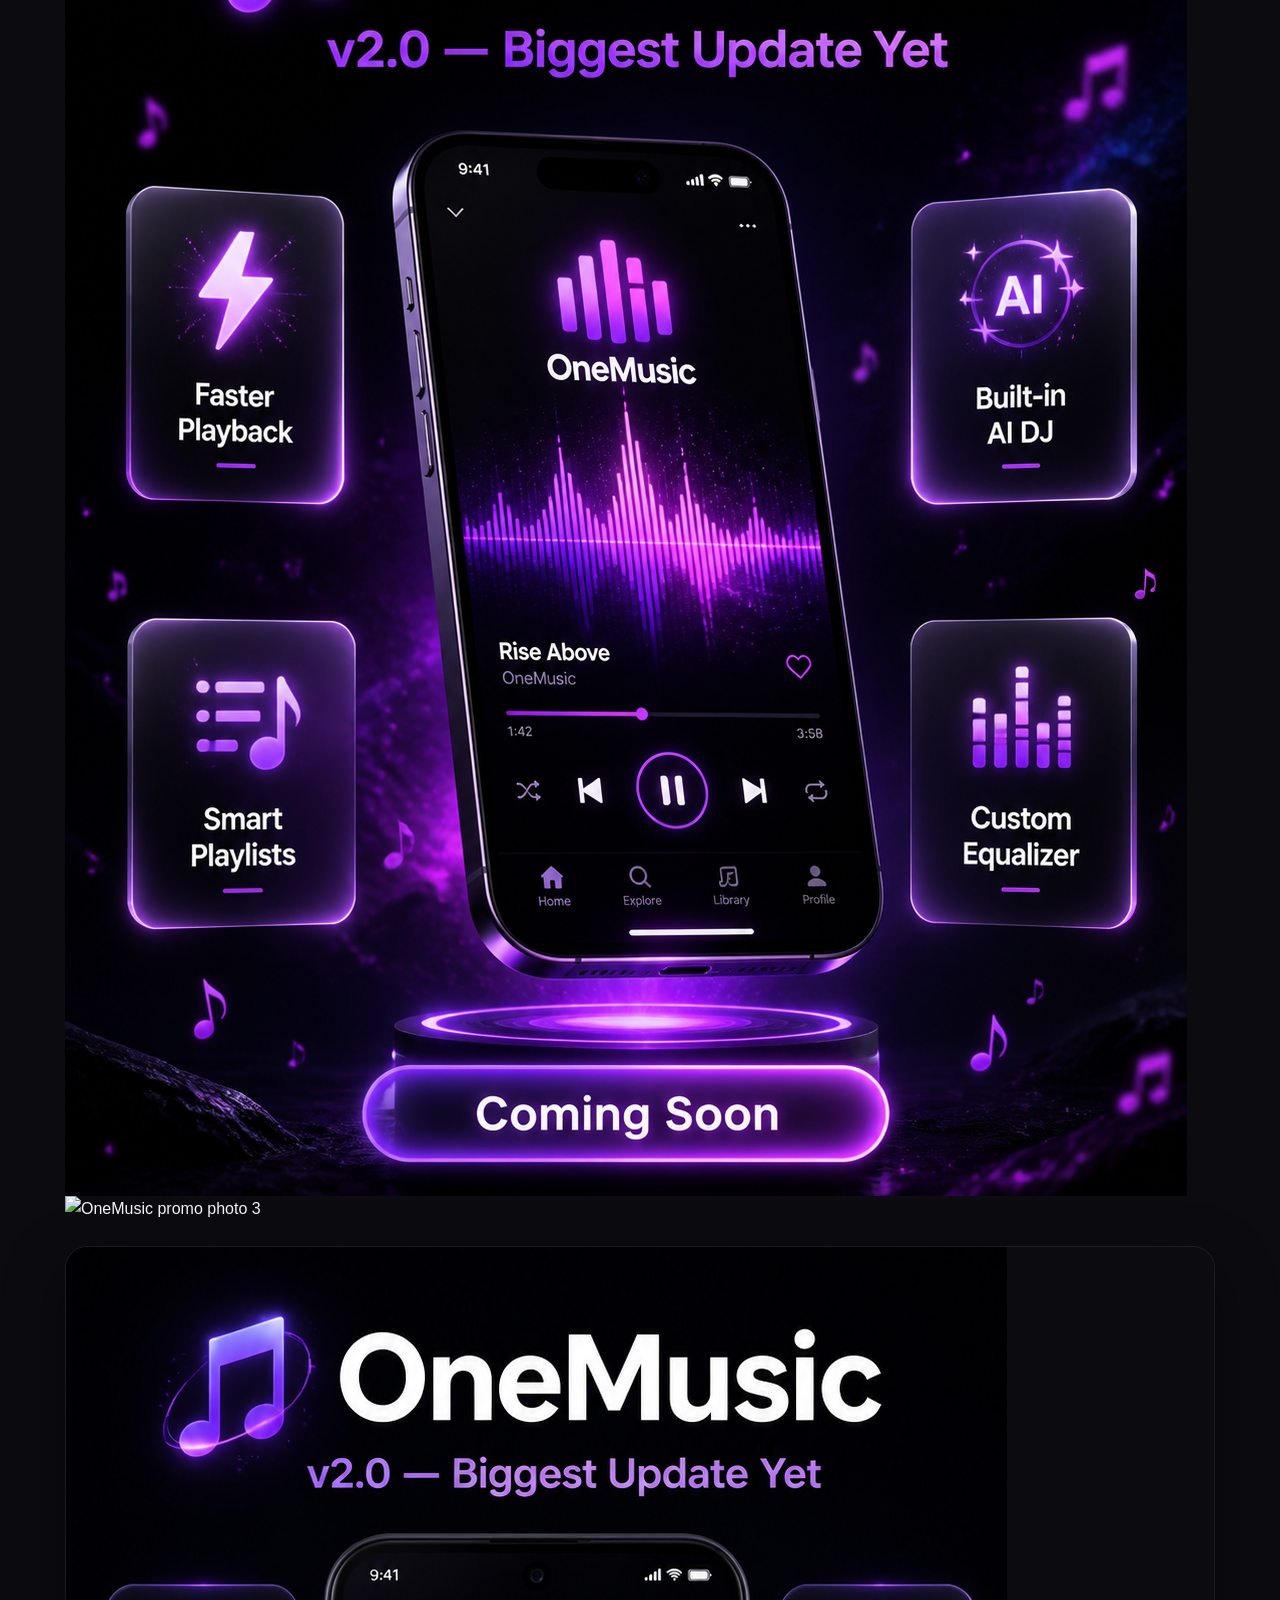
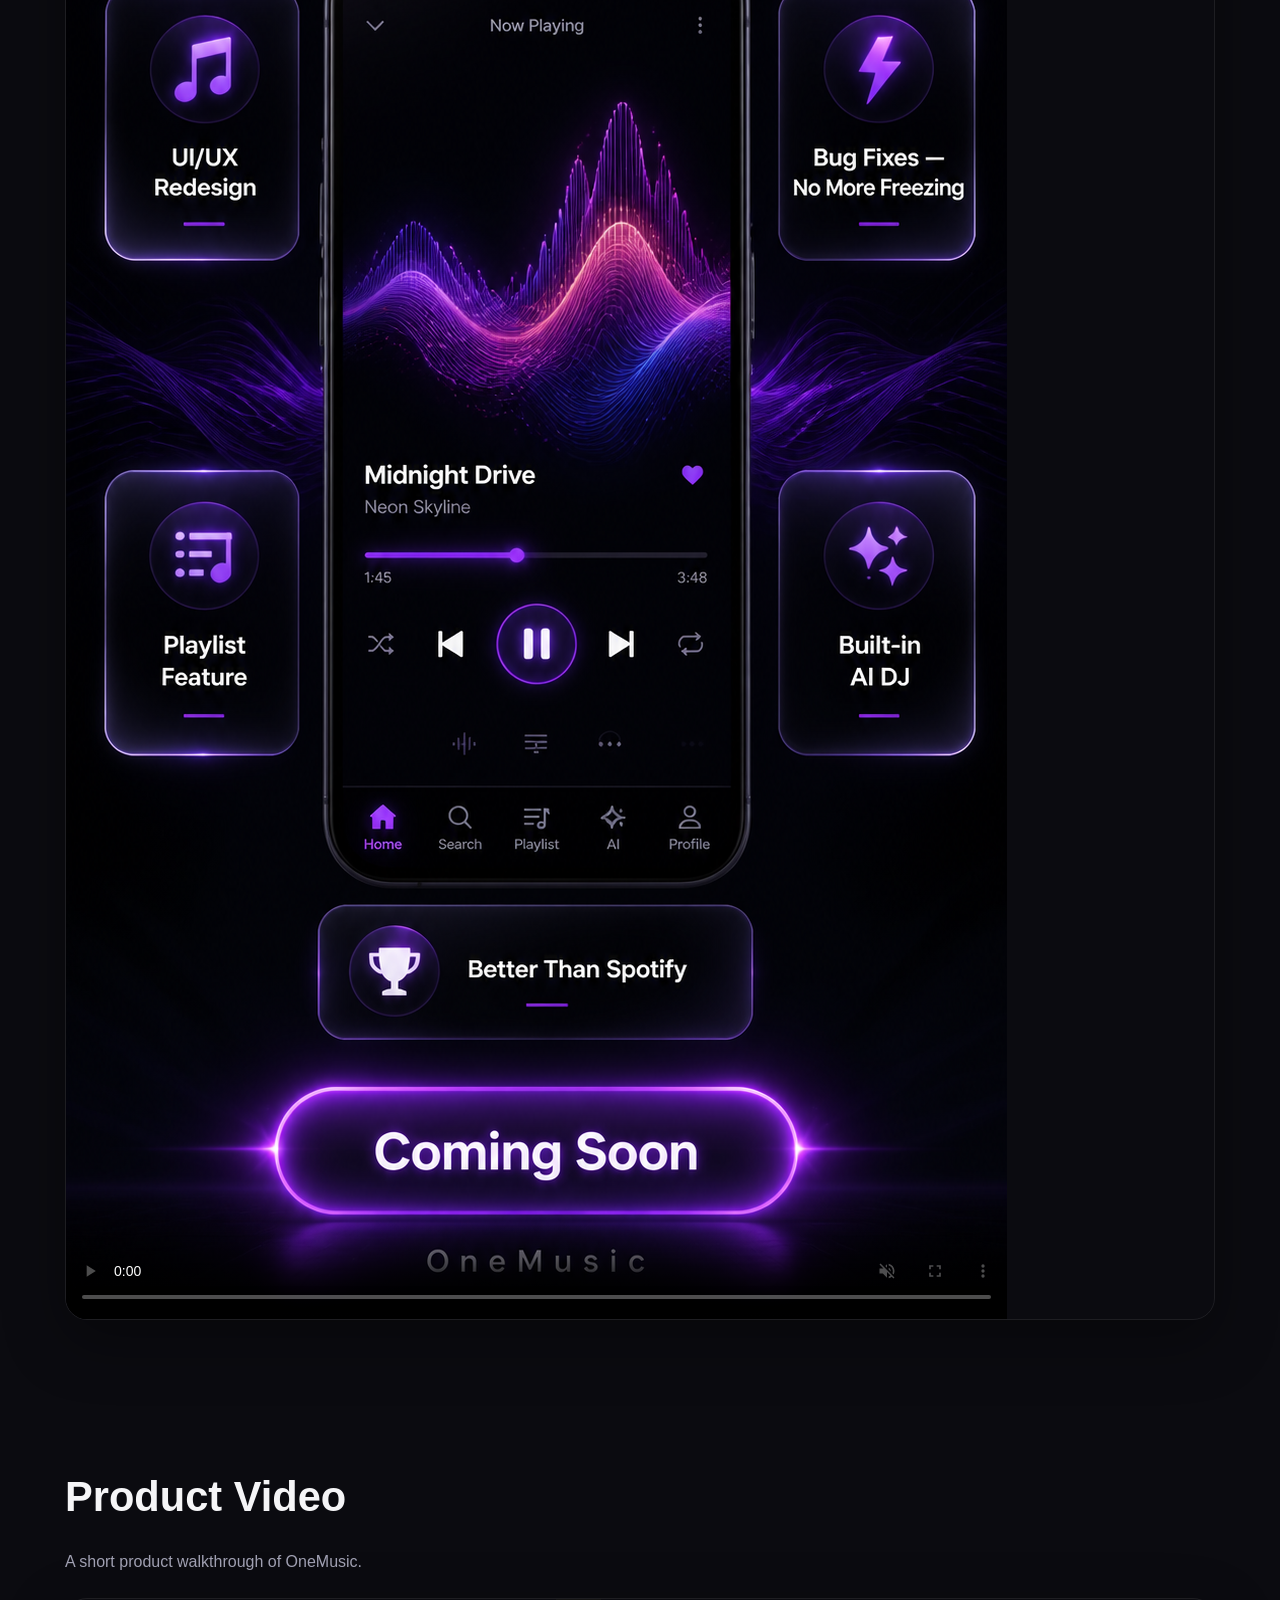
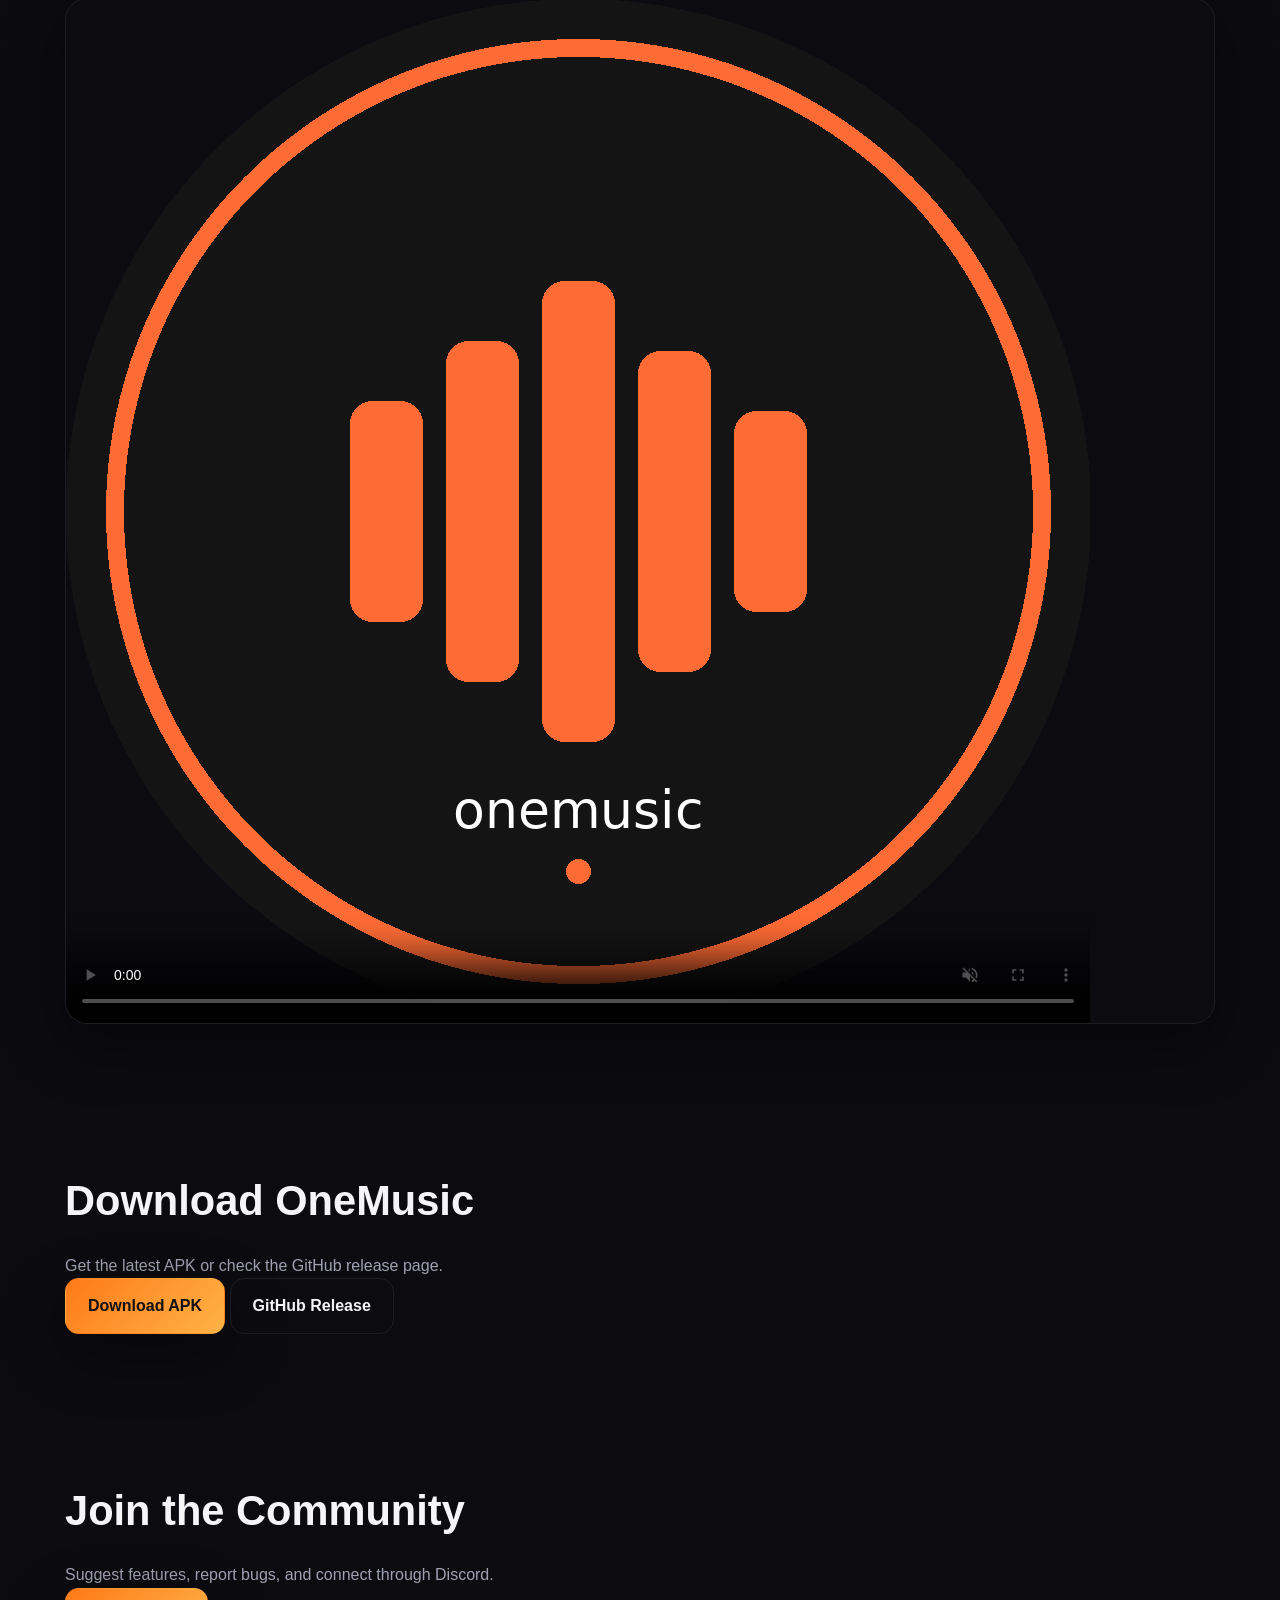
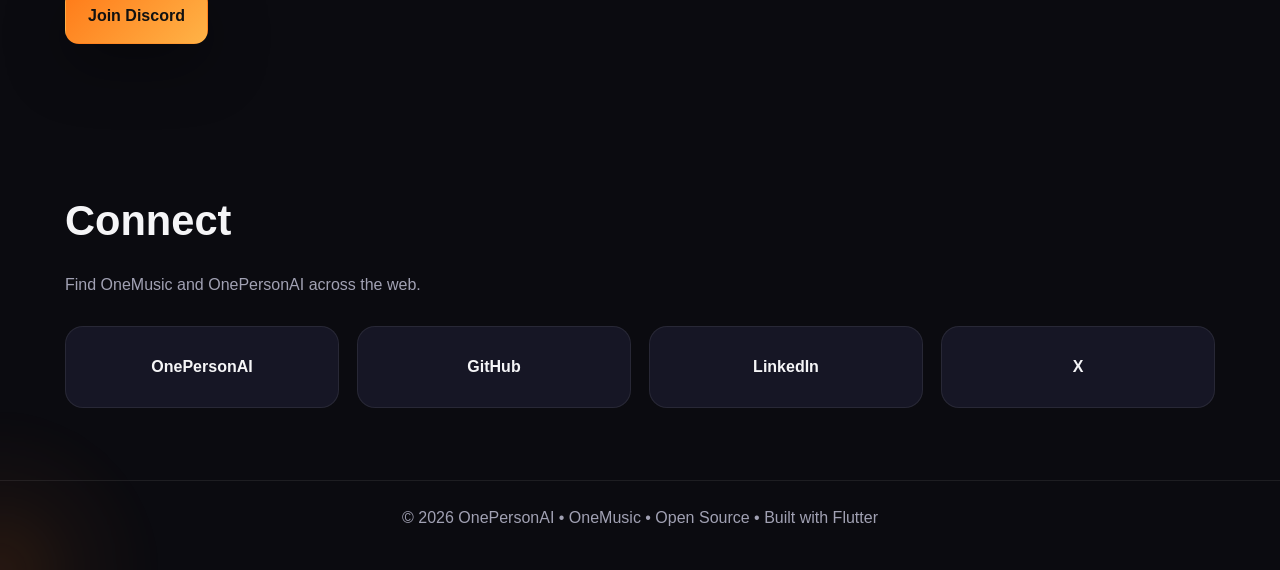
==== commit de0cbbdd: "OneMusic website update" ====
--- a/index.html
+++ b/index.html
@@ -3,641 +3,54 @@
 <head>
   <meta charset="UTF-8" />
   <meta name="viewport" content="width=device-width, initial-scale=1.0" />
-
   <title>OneMusic | Free Open Source Music Streaming App by OnePersonAI</title>
-  <meta name="title" content="OneMusic | Free Open Source Music Streaming App by OnePersonAI" />
   <meta name="description" content="OneMusic is a free and open-source music streaming app by OnePersonAI. No ads, no subscriptions, smart autoplay, dark UI, and direct APK download." />
   <meta name="keywords" content="OneMusic, OnePersonAI, open source music app, Flutter music app, free music streaming app, Android music player, APK download" />
   <meta name="author" content="Akshat Raj" />
   <meta name="robots" content="index, follow" />
-  <meta name="language" content="English" />
   <meta name="theme-color" content="#ff7a18" />
   <link rel="canonical" href="https://onepersonai.in/" />
-
   <meta name="google-site-verification" content="PASTE_GOOGLE_VERIFICATION_CODE_HERE" />
-
   <meta property="og:type" content="website" />
   <meta property="og:url" content="https://onepersonai.in/" />
   <meta property="og:title" content="OneMusic | Free Open Source Music Streaming App" />
   <meta property="og:description" content="No ads. No subscriptions. Smart autoplay. Open-source music streaming by OnePersonAI." />
   <meta property="og:image" content="https://onepersonai.in/assets/logo.png" />
-
   <meta name="twitter:card" content="summary_large_image" />
   <meta name="twitter:url" content="https://onepersonai.in/" />
   <meta name="twitter:title" content="OneMusic | Free Open Source Music Streaming App" />
   <meta name="twitter:description" content="Modern open-source music streaming app with smart autoplay and premium dark UI." />
   <meta name="twitter:image" content="https://onepersonai.in/assets/logo.png" />
-
   <link rel="icon" type="image/png" href="assets/logo.png" />
   <link rel="preconnect" href="https://fonts.googleapis.com" />
   <link rel="preconnect" href="https://fonts.gstatic.com" crossorigin />
   <link href="https://fonts.googleapis.com/css2?family=Poppins:wght@300;400;500;600;700;800&display=swap" rel="stylesheet" />
-
-  <style>
-    :root {
-      --bg: #0a0a10;
-      --bg2: #11111a;
-      --card: rgba(255, 255, 255, 0.04);
-      --card-2: rgba(255, 255, 255, 0.06);
-      --border: rgba(255, 255, 255, 0.10);
-      --text: #f5f5f7;
-      --muted: #b0b0c3;
-      --accent: #ff7a18;
-      --accent-2: #ffb347;
-      --shadow: 0 24px 60px rgba(0, 0, 0, 0.35);
-      --radius: 24px;
-      --container: 1180px;
-    }
-
-    * {
-      margin: 0;
-      padding: 0;
-      box-sizing: border-box;
-    }
-
-    html {
-      scroll-behavior: smooth;
-    }
-
-    body {
-      font-family: "Poppins", Arial, sans-serif;
-      background:
-        radial-gradient(circle at top, rgba(255, 122, 24, 0.12), transparent 30%),
-        radial-gradient(circle at right top, rgba(255, 179, 71, 0.10), transparent 25%),
-        linear-gradient(180deg, #09090f 0%, #0f1018 100%);
-      color: var(--text);
-      overflow-x: hidden;
-      line-height: 1.6;
-    }
-
-    a {
-      text-decoration: none;
-      color: inherit;
-    }
-
-    img, video {
-      display: block;
-      max-width: 100%;
-    }
-
-    .container {
-      width: min(var(--container), calc(100% - 32px));
-      margin: 0 auto;
-    }
-
-    .section {
-      padding: 92px 0;
-      position: relative;
-      z-index: 1;
-    }
-
-    .section-title {
-      font-size: clamp(1.9rem, 3vw, 3rem);
-      line-height: 1.1;
-      margin-bottom: 14px;
-      text-align: center;
-    }
-
-    .section-subtitle {
-      color: var(--muted);
-      text-align: center;
-      max-width: 760px;
-      margin: 0 auto 34px;
-    }
-
-    .header {
-      position: sticky;
-      top: 0;
-      z-index: 1000;
-      background: rgba(10, 10, 16, 0.72);
-      backdrop-filter: blur(18px);
-      border-bottom: 1px solid var(--border);
-    }
-
-    .nav {
-      min-height: 74px;
-      display: flex;
-      align-items: center;
-      justify-content: space-between;
-      gap: 18px;
-    }
-
-    .brand {
-      display: flex;
-      align-items: center;
-      gap: 12px;
-      font-weight: 800;
-      letter-spacing: 0.2px;
-      white-space: nowrap;
-    }
-
-    .brand-icon {
-      width: 38px;
-      height: 38px;
-      border-radius: 12px;
-      display: grid;
-      place-items: center;
-      background: linear-gradient(135deg, var(--accent), var(--accent-2));
-      color: #111;
-      box-shadow: 0 0 24px rgba(255, 122, 24, 0.35);
-      font-weight: 900;
-    }
-
-    .nav-links {
-      display: flex;
-      align-items: center;
-      gap: 22px;
-      color: var(--muted);
-      font-weight: 500;
-    }
-
-    .nav-links a:hover {
-      color: var(--text);
-    }
-
-    .nav-toggle {
-      display: none;
-      width: 44px;
-      height: 44px;
-      border: 1px solid var(--border);
-      background: rgba(255,255,255,0.03);
-      color: var(--text);
-      border-radius: 14px;
-      cursor: pointer;
-    }
-
-    .btn {
-      display: inline-flex;
-      align-items: center;
-      justify-content: center;
-      gap: 10px;
-      padding: 14px 20px;
-      border-radius: 16px;
-      font-weight: 700;
-      border: 1px solid transparent;
-      background: linear-gradient(135deg, var(--accent), var(--accent-2));
-      color: #111;
-      box-shadow: 0 18px 40px rgba(255, 122, 24, 0.16);
-      transition: transform 0.2s ease, box-shadow 0.2s ease, opacity 0.2s ease;
-      cursor: pointer;
-      position: relative;
-      overflow: hidden;
-    }
-
-    .btn:hover {
-      transform: translateY(-2px);
-      box-shadow: 0 22px 46px rgba(255, 122, 24, 0.22);
-    }
-
-    .btn-outline {
-      background: rgba(255, 255, 255, 0.03);
-      color: var(--text);
-      border-color: var(--border);
-      box-shadow: none;
-    }
-
-    .btn-outline:hover {
-      background: rgba(255, 255, 255, 0.06);
-    }
-
-    .btn-small {
-      padding: 10px 16px;
-      border-radius: 14px;
-      font-size: 0.95rem;
-    }
-
-    .hero {
-      padding: 92px 0 76px;
-      position: relative;
-    }
-
-    .hero::before {
-      content: "";
-      position: absolute;
-      inset: 0;
-      background:
-        radial-gradient(circle at 20% 20%, rgba(255,122,24,0.12), transparent 22%),
-        radial-gradient(circle at 80% 15%, rgba(255,179,71,0.12), transparent 22%);
-      pointer-events: none;
-    }
-
-    .hero-grid {
-      position: relative;
-      display: grid;
-      grid-template-columns: 1.15fr 0.85fr;
-      gap: 42px;
-      align-items: center;
-    }
-
-    .eyebrow {
-      display: inline-flex;
-      align-items: center;
-      gap: 8px;
-      color: var(--accent-2);
-      font-weight: 600;
-      margin-bottom: 14px;
-    }
-
-    .eyebrow::before {
-      content: "";
-      width: 10px;
-      height: 10px;
-      border-radius: 999px;
-      background: var(--accent);
-      box-shadow: 0 0 18px rgba(255, 122, 24, 0.7);
-    }
-
-    .hero h1 {
-      font-size: clamp(3rem, 8vw, 5.8rem);
-      line-height: 0.95;
-      margin-bottom: 18px;
-      letter-spacing: -0.04em;
-    }
-
-    .hero-subtitle {
-      font-size: clamp(1rem, 2vw, 1.25rem);
-      color: var(--text);
-      min-height: 34px;
-      margin-bottom: 14px;
-    }
-
-    .cursor {
-      display: inline-block;
-      color: var(--accent-2);
-      animation: blink 0.8s infinite;
-    }
-
-    @keyframes blink {
-      0%, 50% { opacity: 1; }
-      51%, 100% { opacity: 0; }
-    }
-
-    .hero-text {
-      color: var(--muted);
-      max-width: 620px;
-      margin-bottom: 28px;
-      font-size: 1.02rem;
-    }
-
-    .hero-actions {
-      display: flex;
-      flex-wrap: wrap;
-      gap: 14px;
-      margin-bottom: 22px;
-    }
-
-    .hero-meta {
-      display: flex;
-      flex-wrap: wrap;
-      gap: 10px;
-    }
-
-    .hero-meta span {
-      padding: 8px 12px;
-      border: 1px solid var(--border);
-      border-radius: 999px;
-      background: rgba(255,255,255,0.03);
-      color: var(--muted);
-      font-size: 0.92rem;
-    }
-
-    .hero-media {
-      position: relative;
-      display: grid;
-      place-items: center;
-    }
-
-    .hero-logo {
-      width: min(380px, 100%);
-      border-radius: 28px;
-      filter: drop-shadow(0 28px 50px rgba(0, 0, 0, 0.35));
-      animation: float 5s ease-in-out infinite;
-    }
-
-    .hero-card {
-      position: absolute;
-      inset: auto auto 10px 8px;
-      padding: 16px 18px;
-      border: 1px solid var(--border);
-      border-radius: 18px;
-      background: rgba(12, 12, 18, 0.72);
-      backdrop-filter: blur(14px);
-      box-shadow: var(--shadow);
-      max-width: 220px;
-    }
-
-    .hero-card strong {
-      display: block;
-      margin-bottom: 4px;
-    }
-
-    .hero-card small {
-      color: var(--muted);
-    }
-
-    @keyframes float {
-      0%, 100% { transform: translateY(0px); }
-      50% { transform: translateY(-12px); }
-    }
-
-    .grid {
-      display: grid;
-      gap: 18px;
-    }
-
-    .cards {
-      grid-template-columns: repeat(3, 1fr);
-      margin-top: 30px;
-    }
-
-    .card {
-      background: linear-gradient(180deg, var(--card), rgba(255,255,255,0.025));
-      border: 1px solid var(--border);
-      border-radius: var(--radius);
-      padding: 24px;
-      box-shadow: var(--shadow);
-      transition: transform 0.25s ease, border-color 0.25s ease, background 0.25s ease;
-    }
-
-    .card:hover {
-      transform: translateY(-4px);
-      border-color: rgba(255, 122, 24, 0.35);
-      background: linear-gradient(180deg, var(--card-2), rgba(255,255,255,0.025));
-    }
-
-    .card h3 {
-      margin-bottom: 8px;
-      font-size: 1.1rem;
-    }
-
-    .card p {
-      color: var(--muted);
-      font-size: 0.95rem;
-    }
-
-    .two-col {
-      display: grid;
-      grid-template-columns: 1fr 1fr;
-      gap: 22px;
-      align-items: center;
-    }
-
-    .about-box,
-    .download-box,
-    .community-box {
-      background: linear-gradient(180deg, var(--card), rgba(255,255,255,0.025));
-      border: 1px solid var(--border);
-      border-radius: 28px;
-      padding: 28px;
-      box-shadow: var(--shadow);
-    }
-
-    .about-box p,
-    .download-box p,
-    .community-box p {
-      color: var(--muted);
-      margin-top: 12px;
-    }
-
-    .badges {
-      display: flex;
-      flex-wrap: wrap;
-      gap: 10px;
-      margin-top: 18px;
-    }
-
-    .badge {
-      padding: 8px 12px;
-      border-radius: 999px;
-      background: rgba(255,255,255,0.04);
-      border: 1px solid var(--border);
-      color: var(--muted);
-      font-size: 0.92rem;
-    }
-
-    .screenshots {
-      grid-template-columns: repeat(4, 1fr);
-      margin-top: 30px;
-    }
-
-    .shot {
-      border-radius: 22px;
-      overflow: hidden;
-      border: 1px solid var(--border);
-      background: rgba(255,255,255,0.02);
-      box-shadow: var(--shadow);
-      transition: transform 0.25s ease, border-color 0.25s ease;
-    }
-
-    .shot:hover {
-      transform: translateY(-4px);
-      border-color: rgba(255, 122, 24, 0.35);
-    }
-
-    .shot img {
-      width: 100%;
-      height: 100%;
-      object-fit: cover;
-    }
-
-    .video-box {
-      margin-top: 30px;
-      border-radius: 28px;
-      overflow: hidden;
-      border: 1px solid var(--border);
-      box-shadow: var(--shadow);
-      background: #000;
-    }
-
-    .video-box video {
-      width: 100%;
-      aspect-ratio: 16 / 9;
-      object-fit: cover;
-      display: block;
-    }
-
-    .download-row {
-      display: flex;
-      flex-wrap: wrap;
-      gap: 14px;
-      margin-top: 18px;
-    }
-
-    .link-grid {
-      display: grid;
-      grid-template-columns: repeat(4, 1fr);
-      gap: 18px;
-      margin-top: 30px;
-    }
-
-    .link-card {
-      display: grid;
-      place-items: center;
-      min-height: 92px;
-      border-radius: 20px;
-      border: 1px solid var(--border);
-      background: rgba(255,255,255,0.03);
-      font-weight: 700;
-      transition: transform 0.25s ease, border-color 0.25s ease;
-    }
-
-    .link-card:hover {
-      transform: translateY(-4px);
-      border-color: rgba(255, 122, 24, 0.35);
-    }
-
-    .footer {
-      padding: 26px 0 42px;
-      border-top: 1px solid var(--border);
-      color: var(--muted);
-      text-align: center;
-    }
-
-    .menu-panel {
-      display: none;
-    }
-
-    @media (max-width: 1080px) {
-      .hero-grid,
-      .two-col {
-        grid-template-columns: 1fr;
-      }
-
-      .hero {
-        padding-top: 62px;
-      }
-
-      .hero-content {
-        order: 2;
-        text-align: center;
-      }
-
-      .hero-text {
-        margin-left: auto;
-        margin-right: auto;
-      }
-
-      .hero-actions,
-      .badges {
-        justify-content: center;
-      }
-
-      .hero-media {
-        order: 1;
-      }
-
-      .cards {
-        grid-template-columns: repeat(2, 1fr);
-      }
-
-      .screenshots {
-        grid-template-columns: repeat(2, 1fr);
-      }
-
-      .link-grid {
-        grid-template-columns: repeat(2, 1fr);
-      }
-    }
-
-    @media (max-width: 720px) {
-      .nav-links,
-      .header .btn-small {
-        display: none;
-      }
-
-      .nav-toggle {
-        display: inline-grid;
-        place-items: center;
-      }
-
-      .menu-panel {
-        display: block;
-        max-height: 0;
-        overflow: hidden;
-        transition: max-height 0.35s ease;
-        border-bottom: 1px solid transparent;
-      }
-
-      .menu-panel.open {
-        max-height: 300px;
-        border-bottom-color: var(--border);
-      }
-
-      .menu-links {
-        padding: 0 0 18px;
-        display: grid;
-        gap: 10px;
-      }
-
-      .menu-links a {
-        padding: 12px 14px;
-        border-radius: 14px;
-        background: rgba(255,255,255,0.03);
-        border: 1px solid var(--border);
-      }
-
-      .cards,
-      .screenshots,
-      .link-grid {
-        grid-template-columns: 1fr;
-      }
-
-      .section {
-        padding: 72px 0;
-      }
-
-      .hero h1 {
-        font-size: clamp(2.8rem, 14vw, 4.2rem);
-      }
-
-      .btn {
-        width: 100%;
-      }
-
-      .hero-actions,
-      .download-row {
-        flex-direction: column;
-      }
-
-      .hero-card {
-        position: static;
-        margin-top: 18px;
-        max-width: none;
-      }
-
-      .about-box,
-      .download-box,
-      .community-box {
-        padding: 22px;
-      }
-    }
-  </style>
+  <link rel="stylesheet" href="style.css" />
 </head>
 <body>
+
   <header class="header">
     <div class="container nav">
       <a href="#home" class="brand" aria-label="OneMusic Home">
-        <span class="brand-icon">◎</span>
+        <span class="brand-mark">&#9677;</span>
         <span>OneMusic</span>
       </a>
-
       <nav class="nav-links" aria-label="Primary navigation">
         <a href="#features">Features</a>
         <a href="#screenshots">Screenshots</a>
+        <a href="#promo">Promo</a>
         <a href="#video">Video</a>
         <a href="#download">Download</a>
         <a href="#contact">Contact</a>
       </nav>
-
-      <button class="nav-toggle" id="menuBtn" aria-label="Open menu">☰</button>
-
+      <button class="nav-toggle" id="menuBtn" aria-label="Open menu">&#9776;</button>
       <a href="#download" class="btn btn-small">Download APK</a>
     </div>
-
     <div class="menu-panel" id="menuPanel">
       <div class="container menu-links">
         <a href="#features">Features</a>
         <a href="#screenshots">Screenshots</a>
+        <a href="#promo">Promo</a>
         <a href="#video">Video</a>
         <a href="#download">Download</a>
         <a href="#contact">Contact</a>
@@ -646,6 +59,7 @@
   </header>
 
   <main>
+
     <section id="home" class="hero">
       <div class="container hero-grid">
         <div class="hero-content">
@@ -655,25 +69,21 @@
             <span id="typing-text">Free. Open Source. Built for music lovers.</span><span class="cursor">|</span>
           </p>
           <p class="hero-text">
-            A premium open-source music streaming app with smart autoplay, clean dark UI,
-            and direct APK download.
+            A premium open-source music streaming app with smart autoplay, clean dark UI, and direct APK download.
           </p>
-
           <div class="hero-actions">
             <a href="#download" class="btn">Download APK</a>
             <a href="https://github.com/AkshatRaj00/OneMusic" target="_blank" rel="noopener noreferrer" class="btn btn-outline">View Source</a>
           </div>
-
-          <div class="hero-meta" aria-label="Key highlights">
+          <div class="hero-meta">
             <span>No Ads</span>
             <span>No Login</span>
             <span>Open Source</span>
             <span>Smart Autoplay</span>
           </div>
         </div>
-
         <div class="hero-media">
-          <img src="assets/logo.png" alt="OneMusic logo" class="hero-logo" />
+          <img src="assets/logo.png" alt="OneMusic logo" class="hero-logo" width="340" height="340" />
           <div class="hero-card">
             <strong>OneMusic</strong>
             <small>First product under OnePersonAI</small>
@@ -685,11 +95,8 @@
     <section class="section">
       <div class="container two-col">
         <div class="about-box">
-          <h2 class="section-title" style="text-align:left;margin-bottom:12px;">About OneMusic</h2>
-          <p>
-            OneMusic is the first product under OnePersonAI. It is designed to give users a
-            fast, modern, and open music experience with a premium look and simple workflow.
-          </p>
+          <h2>About OneMusic</h2>
+          <p>OneMusic is the first product under OnePersonAI. Designed to give users a fast, modern, and open music experience with a premium look and simple workflow.</p>
           <div class="badges">
             <span class="badge">Open Source</span>
             <span class="badge">Flutter App</span>
@@ -697,13 +104,9 @@
             <span class="badge">Android APK</span>
           </div>
         </div>
-
-        <div class="download-box">
-          <h2 class="section-title" style="text-align:left;margin-bottom:12px;">Why it matters</h2>
-          <p>
-            No ads, no subscription walls, no account friction. Just open the app and start listening.
-            Built with a clean UI and a strong focus on music lovers.
-          </p>
+        <div class="info-box">
+          <h2>Why it matters</h2>
+          <p>No ads, no subscription walls, no account friction. Just open the app and start listening. Built with a clean UI and a strong focus on music lovers.</p>
           <div class="download-row">
             <a href="#download" class="btn">Get APK</a>
             <a href="https://onepersonai.in/" target="_blank" rel="noopener noreferrer" class="btn btn-outline">OnePersonAI</a>
@@ -715,40 +118,14 @@
     <section id="features" class="section">
       <div class="container">
         <h2 class="section-title">Features</h2>
-        <p class="section-subtitle">
-          Built to feel modern, fast, and effortless from the first tap.
-        </p>
-
+        <p class="section-subtitle">Built to feel modern, fast, and effortless from the first tap.</p>
         <div class="grid cards">
-          <article class="card">
-            <h3>Smart Queue</h3>
-            <p>Queue adapts to your listening mood and genre to keep the flow natural.</p>
-          </article>
-
-          <article class="card">
-            <h3>Infinite Autoplay</h3>
-            <p>The same vibe keeps playing without stopping the experience.</p>
-          </article>
-
-          <article class="card">
-            <h3>No Login Required</h3>
-            <p>Open the app and start listening instantly without signup.</p>
-          </article>
-
-          <article class="card">
-            <h3>Dark Premium UI</h3>
-            <p>A modern interface crafted for a music-first experience.</p>
-          </article>
-
-          <article class="card">
-            <h3>Liked Songs</h3>
-            <p>Save your favorite tracks for quick access later.</p>
-          </article>
-
-          <article class="card">
-            <h3>Recently Played</h3>
-            <p>Return to your recent listening history in one tap.</p>
-          </article>
+          <article class="card"><h3>Smart Queue</h3><p>Queue adapts to your listening mood and genre to keep the flow natural.</p></article>
+          <article class="card"><h3>Infinite Autoplay</h3><p>The same vibe keeps playing without stopping the experience.</p></article>
+          <article class="card"><h3>No Login Required</h3><p>Open the app and start listening instantly without signup.</p></article>
+          <article class="card"><h3>Dark Premium UI</h3><p>A modern interface crafted for a music-first experience.</p></article>
+          <article class="card"><h3>Liked Songs</h3><p>Save your favorite tracks for quick access later.</p></article>
+          <article class="card"><h3>Recently Played</h3><p>Return to your recent listening history in one tap.</p></article>
         </div>
       </div>
     </section>
@@ -756,26 +133,57 @@
     <section id="screenshots" class="section">
       <div class="container">
         <h2 class="section-title">Screenshots</h2>
-        <p class="section-subtitle">
-          A quick look at the product UI.
-        </p>
-
+        <p class="section-subtitle">A quick look at the product UI.</p>
         <div class="grid screenshots">
-          <div class="shot"><img src="assets/screenshot-1.png" alt="OneMusic screenshot 1" /></div>
-          <div class="shot"><img src="assets/screenshot-2.png" alt="OneMusic screenshot 2" /></div>
-          <div class="shot"><img src="assets/screenshot-3.png" alt="OneMusic screenshot 3" /></div>
-          <div class="shot"><img src="assets/screenshot-4.png" alt="OneMusic screenshot 4" /></div>
+          <div class="shot"><img src="assets/screenshot-1.png" alt="OneMusic screenshot 1" loading="lazy" /></div>
+          <div class="shot"><img src="assets/screenshot-2.png" alt="OneMusic screenshot 2" loading="lazy" /></div>
+          <div class="shot"><img src="assets/screenshot-3.png" alt="OneMusic screenshot 3" loading="lazy" /></div>
+          <div class="shot"><img src="assets/screenshot-4.png" alt="OneMusic screenshot 4" loading="lazy" /></div>
+        </div>
+      </div>
+    </section>
+
+    <!--
+      ============================================================
+      PROMO GALLERY
+      Photo add karna ho: .promo-photos ke andar yeh copy karo:
+        <img src="assets/FILENAME.jpg" alt="caption" loading="lazy" class="promo-img" />
+
+      Video add karna ho: .promo-videos ke andar yeh copy karo:
+        <div class="video-box">
+          <video controls muted playsinline poster="assets/THUMBNAIL.jpg">
+            <source src="assets/FILENAME.mp4" type="video/mp4" />
+          </video>
+        </div>
+      ============================================================
+    -->
+    <section id="promo" class="section">
+      <div class="container">
+        <h2 class="section-title">Promo Gallery</h2>
+        <p class="section-subtitle">Latest promotional photos and videos for OneMusic.</p>
+
+        <div class="promo-photos">
+          <img src="assets/promo-photo-1.jpg" alt="OneMusic promo photo 1" loading="lazy" class="promo-img" />
+          <img src="assets/promo-photo-2.jpg" alt="OneMusic promo photo 2" loading="lazy" class="promo-img" />
+          <img src="assets/promo-photo-3.jpg" alt="OneMusic promo photo 3" loading="lazy" class="promo-img" />
+          <!-- ADD MORE PHOTOS HERE -->
+        </div>
+
+        <div class="promo-videos">
+          <div class="video-box">
+            <video controls muted playsinline poster="assets/promo-photo-1.jpg">
+              <source src="assets/promo-video-1.mp4" type="video/mp4" />
+            </video>
+          </div>
+          <!-- ADD MORE VIDEOS HERE -->
         </div>
       </div>
     </section>
 
     <section id="video" class="section">
       <div class="container">
-        <h2 class="section-title">Promo Video</h2>
-        <p class="section-subtitle">
-          A short product video helps the website feel more professional and trust-worthy.
-        </p>
-
+        <h2 class="section-title">Product Video</h2>
+        <p class="section-subtitle">A short product walkthrough of OneMusic.</p>
         <div class="video-box">
           <video controls muted playsinline poster="assets/logo.png">
             <source src="assets/promo.mp4" type="video/mp4" />
@@ -787,13 +195,10 @@
 
     <section id="download" class="section">
       <div class="container">
-        <div class="download-box">
-          <h2 class="section-title" style="margin-bottom:12px;">Download OneMusic</h2>
-          <p class="section-subtitle" style="margin-bottom:0;">
-            Get the latest APK or check the GitHub release page.
-          </p>
-
-          <div class="download-row" style="justify-content:center;margin-top:22px;">
+        <div class="info-box center-box">
+          <h2 class="section-title">Download OneMusic</h2>
+          <p class="section-subtitle">Get the latest APK or check the GitHub release page.</p>
+          <div class="download-row center-row">
             <a href="assets/OneMusic.apk" class="btn" download>Download APK</a>
             <a href="https://github.com/AkshatRaj00/OneMusic/releases/tag/main" target="_blank" rel="noopener noreferrer" class="btn btn-outline">GitHub Release</a>
           </div>
@@ -803,14 +208,11 @@
 
     <section class="section">
       <div class="container">
-        <div class="community-box">
-          <h2 class="section-title" style="margin-bottom:12px;">Join the Community</h2>
-          <p class="section-subtitle" style="margin-bottom:0;">
-            Suggest features, report bugs, and connect with users through Discord.
-          </p>
-
-          <div class="download-row" style="justify-content:center;margin-top:22px;">
-            <a href="https://discord.gg/sfXpprH5" target="_blank" rel="noopener noreferrer" class="btn">Join Discord</a>
+        <div class="info-box center-box">
+          <h2 class="section-title">Join the Community</h2>
+          <p class="section-subtitle">Suggest features, report bugs, and connect through Discord.</p>
+          <div class="download-row center-row">
+            <a href="https://discord.com/channels/1022587029789343805/1022587030275899394" target="_blank" rel="noopener noreferrer" class="btn">Join Discord</a>
           </div>
         </div>
       </div>
@@ -819,112 +221,25 @@
     <section id="contact" class="section">
       <div class="container">
         <h2 class="section-title">Connect</h2>
-        <p class="section-subtitle">
-          Find OneMusic and OnePersonAI across the web.
-        </p>
-
-        <div class="grid link-grid">
-          <a href="https://onepersonai.in/" target="_blank" rel="noopener noreferrer" class="link-card">OnePersonAI</a>
-          <a href="https://github.com/AkshatRaj00" target="_blank" rel="noopener noreferrer" class="link-card">GitHub</a>
-          <a href="https://www.linkedin.com/in/akshatraj00/" target="_blank" rel="noopener noreferrer" class="link-card">LinkedIn</a>
-          <a href="https://x.com/AkshatRaj00_" target="_blank" rel="noopener noreferrer" class="link-card">X</a>
-        </div>
-      </div>
-    </section>
+        <p class="section-subtitle">Find OneMusic and OnePersonAI across the web.</p>
+        <div class="grid contact-grid">
+          <a href="https://onepersonai.in/" target="_blank" rel="noopener noreferrer" class="contact-card">OnePersonAI</a>
+          <a href="https://github.com/AkshatRaj00" target="_blank" rel="noopener noreferrer" class="contact-card">GitHub</a>
+          <a href="https://www.linkedin.com/in/akshatraj00/" target="_blank" rel="noopener noreferrer" class="contact-card">LinkedIn</a>
+          <a href="https://x.com/AkshatRaj00_" target="_blank" rel="noopener noreferrer" class="contact-card">X</a>
+        </div>
+      </div>
+    </section>
+
   </main>
 
   <footer class="footer">
     <div class="container">
-      <p>© 2026 OnePersonAI • OneMusic • Open Source • Built with Flutter</p>
+      <p>&#169; 2026 OnePersonAI &bull; OneMusic &bull; Open Source &bull; Built with Flutter</p>
     </div>
   </footer>
 
-  <script>
-    const phrases = [
-      "Free. Open Source. Built for music lovers.",
-      "No ads. No subscriptions. No limits.",
-      "Smart autoplay. Premium dark UI.",
-      "Powered by OnePersonAI."
-    ];
-
-    const typingText = document.getElementById("typing-text");
-    let wordIndex = 0;
-    let charIndex = 0;
-    let deleting = false;
-
-    function typeLoop() {
-      const current = phrases[wordIndex];
-
-      if (!deleting) {
-        charIndex++;
-        typingText.textContent = current.substring(0, charIndex);
-
-        if (charIndex === current.length) {
-          deleting = true;
-          setTimeout(typeLoop, 1300);
-          return;
-        }
-      } else {
-        charIndex--;
-        typingText.textContent = current.substring(0, charIndex);
-
-        if (charIndex === 0) {
-          deleting = false;
-          wordIndex = (wordIndex + 1) % phrases.length;
-        }
-      }
-
-      setTimeout(typeLoop, deleting ? 35 : 60);
-    }
-
-    typeLoop();
-
-    const menuBtn = document.getElementById("menuBtn");
-    const menuPanel = document.getElementById("menuPanel");
-
-    if (menuBtn && menuPanel) {
-      menuBtn.addEventListener("click", () => {
-        menuPanel.classList.toggle("open");
-      });
-
-      menuPanel.querySelectorAll("a").forEach(link => {
-        link.addEventListener("click", () => {
-          menuPanel.classList.remove("open");
-        });
-      });
-    }
-
-    document.querySelectorAll('a[href^="#"]').forEach(anchor => {
-      anchor.addEventListener("click", function (e) {
-        const targetId = this.getAttribute("href");
-        if (targetId.length > 1) {
-          const target = document.querySelector(targetId);
-          if (target) {
-            e.preventDefault();
-            target.scrollIntoView({ behavior: "smooth", block: "start" });
-          }
-        }
-      });
-    });
-
-    const revealTargets = document.querySelectorAll(".card, .shot, .link-card, .about-box, .download-box, .community-box, .video-box, .hero-logo, .hero-card");
-
-    revealTargets.forEach(el => {
-      el.style.opacity = "0";
-      el.style.transform = "translateY(24px)";
-      el.style.transition = "opacity 0.7s ease, transform 0.7s ease";
-    });
-
-    const observer = new IntersectionObserver((entries) => {
-      entries.forEach(entry => {
-        if (entry.isIntersecting) {
-          entry.target.style.opacity = "1";
-          entry.target.style.transform = "translateY(0)";
-        }
-      });
-    }, { threshold: 0.15 });
-
-    revealTargets.forEach(el => observer.observe(el));
-  </script>
+  <script src="script.js"></script>
+
 </body>
 </html>
--- a/style.css
+++ b/style.css
@@ -0,0 +1,365 @@
+:root {
+  --bg: #0b0b10;
+  --bg2: #11111a;
+  --card: #161625;
+  --text: #f5f5f7;
+  --muted: #a1a1b3;
+  --accent: #ff7a18;
+  --accent2: #ffb347;
+  --border: rgba(255, 255, 255, 0.08);
+  --shadow: 0 20px 60px rgba(0, 0, 0, 0.35);
+}
+
+* {
+  box-sizing: border-box;
+  margin: 0;
+  padding: 0;
+}
+
+html {
+  scroll-behavior: smooth;
+}
+
+body {
+  font-family: Arial, sans-serif;
+  background: radial-gradient(circle at top, #1b1b2b 0%, var(--bg) 45%);
+  color: var(--text);
+  line-height: 1.6;
+}
+
+a {
+  color: inherit;
+  text-decoration: none;
+}
+
+img, video {
+  max-width: 100%;
+  display: block;
+}
+
+.container {
+  width: min(1150px, 92%);
+  margin: 0 auto;
+}
+
+.narrow {
+  width: min(850px, 92%);
+}
+
+.header {
+  position: sticky;
+  top: 0;
+  z-index: 1000;
+  background: rgba(11, 11, 16, 0.75);
+  backdrop-filter: blur(14px);
+  border-bottom: 1px solid var(--border);
+}
+
+.nav {
+  min-height: 74px;
+  display: flex;
+  align-items: center;
+  justify-content: space-between;
+  gap: 20px;
+}
+
+.brand {
+  display: flex;
+  align-items: center;
+  gap: 10px;
+  font-weight: 700;
+  letter-spacing: 0.3px;
+}
+
+.brand-mark {
+  color: var(--accent);
+  font-size: 1.3rem;
+}
+
+.nav-links {
+  display: flex;
+  align-items: center;
+  gap: 18px;
+  color: var(--muted);
+}
+
+.nav-links a:hover {
+  color: var(--text);
+}
+
+.hero {
+  padding: 90px 0 70px;
+}
+
+.hero-grid {
+  display: grid;
+  grid-template-columns: 1.2fr 0.8fr;
+  gap: 40px;
+  align-items: center;
+}
+
+.eyebrow {
+  color: var(--accent2);
+  font-size: 0.95rem;
+  margin-bottom: 12px;
+}
+
+.hero h1 {
+  font-size: clamp(3rem, 8vw, 5.5rem);
+  line-height: 1;
+  margin-bottom: 18px;
+}
+
+.hero-subtitle {
+  font-size: 1.3rem;
+  color: var(--text);
+  margin-bottom: 12px;
+}
+
+.hero-text {
+  color: var(--muted);
+  max-width: 580px;
+  margin-bottom: 28px;
+}
+
+.hero-actions {
+  display: flex;
+  flex-wrap: wrap;
+  gap: 14px;
+}
+
+.hero-actions.center {
+  justify-content: center;
+}
+
+.btn {
+  display: inline-flex;
+  align-items: center;
+  justify-content: center;
+  padding: 14px 22px;
+  border-radius: 14px;
+  background: linear-gradient(135deg, var(--accent), var(--accent2));
+  color: #111;
+  font-weight: 700;
+  box-shadow: var(--shadow);
+  border: 1px solid transparent;
+  transition: transform 0.2s ease, box-shadow 0.2s ease;
+}
+
+.btn:hover {
+  transform: translateY(-2px);
+}
+
+.btn-outline {
+  background: transparent;
+  color: var(--text);
+  border: 1px solid var(--border);
+  box-shadow: none;
+}
+
+.btn-small {
+  padding: 10px 16px;
+  border-radius: 12px;
+  font-size: 0.95rem;
+}
+
+.hero-meta {
+  display: flex;
+  flex-wrap: wrap;
+  gap: 10px;
+  margin-top: 24px;
+}
+
+.hero-meta span {
+  padding: 8px 12px;
+  border: 1px solid var(--border);
+  border-radius: 999px;
+  color: var(--muted);
+  background: rgba(255, 255, 255, 0.03);
+}
+
+.hero-media {
+  display: flex;
+  justify-content: center;
+}
+
+.hero-logo {
+  width: min(340px, 90%);
+  filter: drop-shadow(0 0 40px rgba(255, 122, 24, 0.15));
+}
+
+.section {
+  padding: 72px 0;
+}
+
+.section h2 {
+  font-size: clamp(1.8rem, 4vw, 2.6rem);
+  margin-bottom: 18px;
+}
+
+.section p {
+  color: var(--muted);
+}
+
+.grid {
+  display: grid;
+  gap: 18px;
+}
+
+.cards {
+  grid-template-columns: repeat(3, 1fr);
+  margin-top: 28px;
+}
+
+.card {
+  background: linear-gradient(180deg, rgba(255,255,255,0.04), rgba(255,255,255,0.02));
+  border: 1px solid var(--border);
+  border-radius: 22px;
+  padding: 24px;
+  box-shadow: var(--shadow);
+  transition: transform 0.2s ease, border-color 0.2s ease;
+}
+
+.card:hover {
+  transform: translateY(-4px);
+  border-color: rgba(255, 122, 24, 0.35);
+}
+
+.card h3 {
+  margin-bottom: 10px;
+}
+
+.screenshots {
+  grid-template-columns: repeat(2, 1fr);
+  margin-top: 28px;
+}
+
+.screenshots img {
+  width: 100%;
+  border-radius: 20px;
+  border: 1px solid var(--border);
+  box-shadow: var(--shadow);
+}
+
+.video-box {
+  margin-top: 24px;
+  border-radius: 22px;
+  overflow: hidden;
+  border: 1px solid var(--border);
+  box-shadow: var(--shadow);
+}
+
+.contact-grid {
+  grid-template-columns: repeat(4, 1fr);
+  margin-top: 28px;
+}
+
+.contact-card {
+  display: flex;
+  align-items: center;
+  justify-content: center;
+  min-height: 82px;
+  background: var(--card);
+  border: 1px solid var(--border);
+  border-radius: 18px;
+  font-weight: 700;
+  transition: transform 0.2s ease, border-color 0.2s ease;
+}
+
+.contact-card:hover {
+  transform: translateY(-3px);
+  border-color: rgba(255, 122, 24, 0.35);
+}
+
+.footer {
+  padding: 24px 0 40px;
+  border-top: 1px solid var(--border);
+  color: var(--muted);
+  text-align: center;
+}
+
+@media (max-width: 900px) {
+  .hero-grid,
+  .cards,
+  .screenshots,
+  .contact-grid {
+    grid-template-columns: 1fr;
+  }
+
+  .nav-links {
+    display: none;
+  }
+
+  .hero {
+    padding-top: 60px;
+  }
+
+  .hero-media {
+    order: -1;
+  }
+}
+
+
+/* --- Magic effects --- */
+.cursor {
+  display: inline-block;
+  animation: blink 0.8s infinite;
+  color: var(--accent2);
+}
+
+@keyframes blink {
+  0%, 50% { opacity: 1; }
+  51%, 100% { opacity: 0; }
+}
+
+.reveal {
+  opacity: 0;
+  transform: translateY(28px);
+  transition: opacity 0.8s ease, transform 0.8s ease;
+}
+
+.reveal.show {
+  opacity: 1;
+  transform: translateY(0);
+}
+
+.glass-nav {
+  background: rgba(11, 11, 16, 0.9) !important;
+  box-shadow: 0 10px 30px rgba(0,0,0,0.25);
+}
+
+.particle {
+  position: fixed;
+  width: 6px;
+  height: 6px;
+  border-radius: 50%;
+  pointer-events: none;
+  background: rgba(255, 122, 24, 0.6);
+  box-shadow: 0 0 20px rgba(255, 122, 24, 0.8);
+  z-index: 0;
+  animation: floatUp linear forwards;
+}
+
+@keyframes floatUp {
+  from {
+    transform: translateY(0) scale(1);
+    opacity: 0.9;
+  }
+  to {
+    transform: translateY(-120vh) scale(0.3);
+    opacity: 0;
+  }
+}
+
+.hero, .section, .footer, .header {
+  position: relative;
+  z-index: 1;
+}
+
+button, .btn, .card, .contact-card, .screenshots img {
+  transition: transform 0.25s ease, box-shadow 0.25s ease, border-color 0.25s ease;
+}
+
+.btn:hover, .card:hover, .contact-card:hover {
+  box-shadow: 0 16px 40px rgba(255, 122, 24, 0.14);
+}
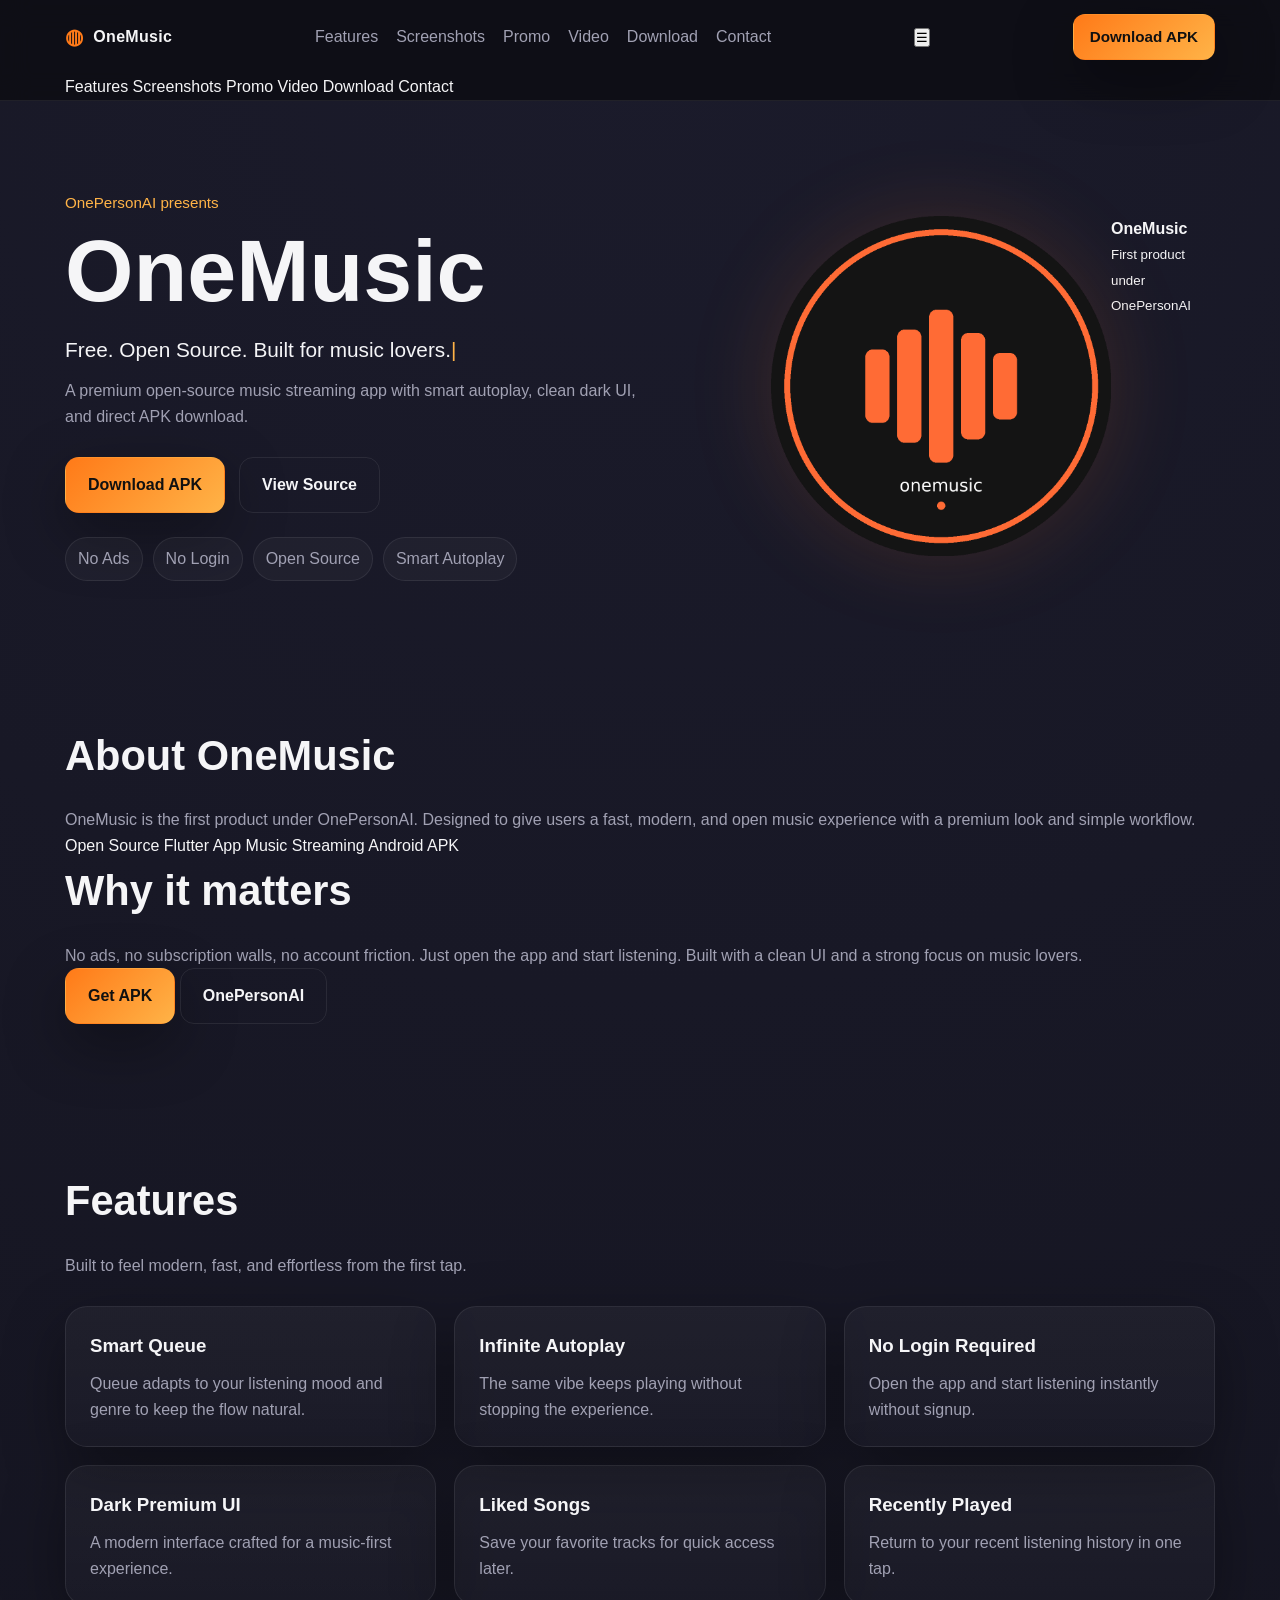
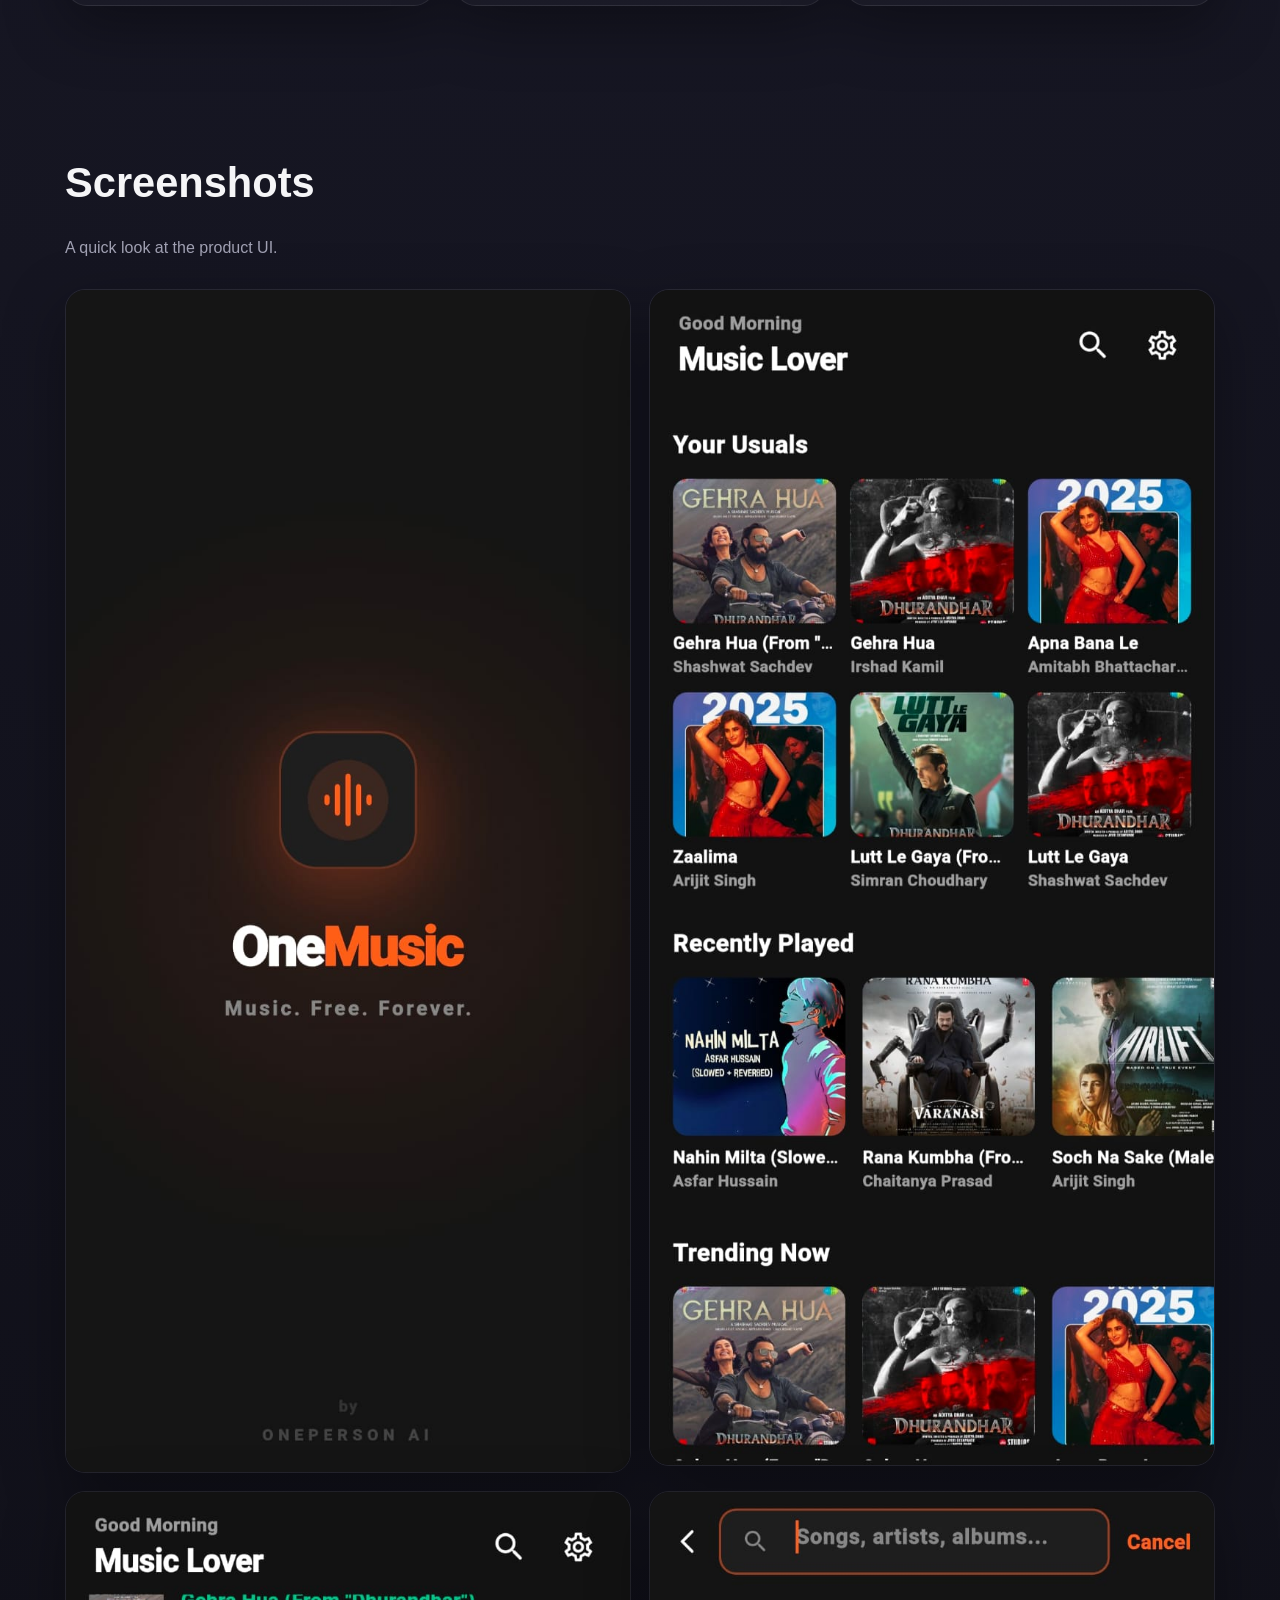
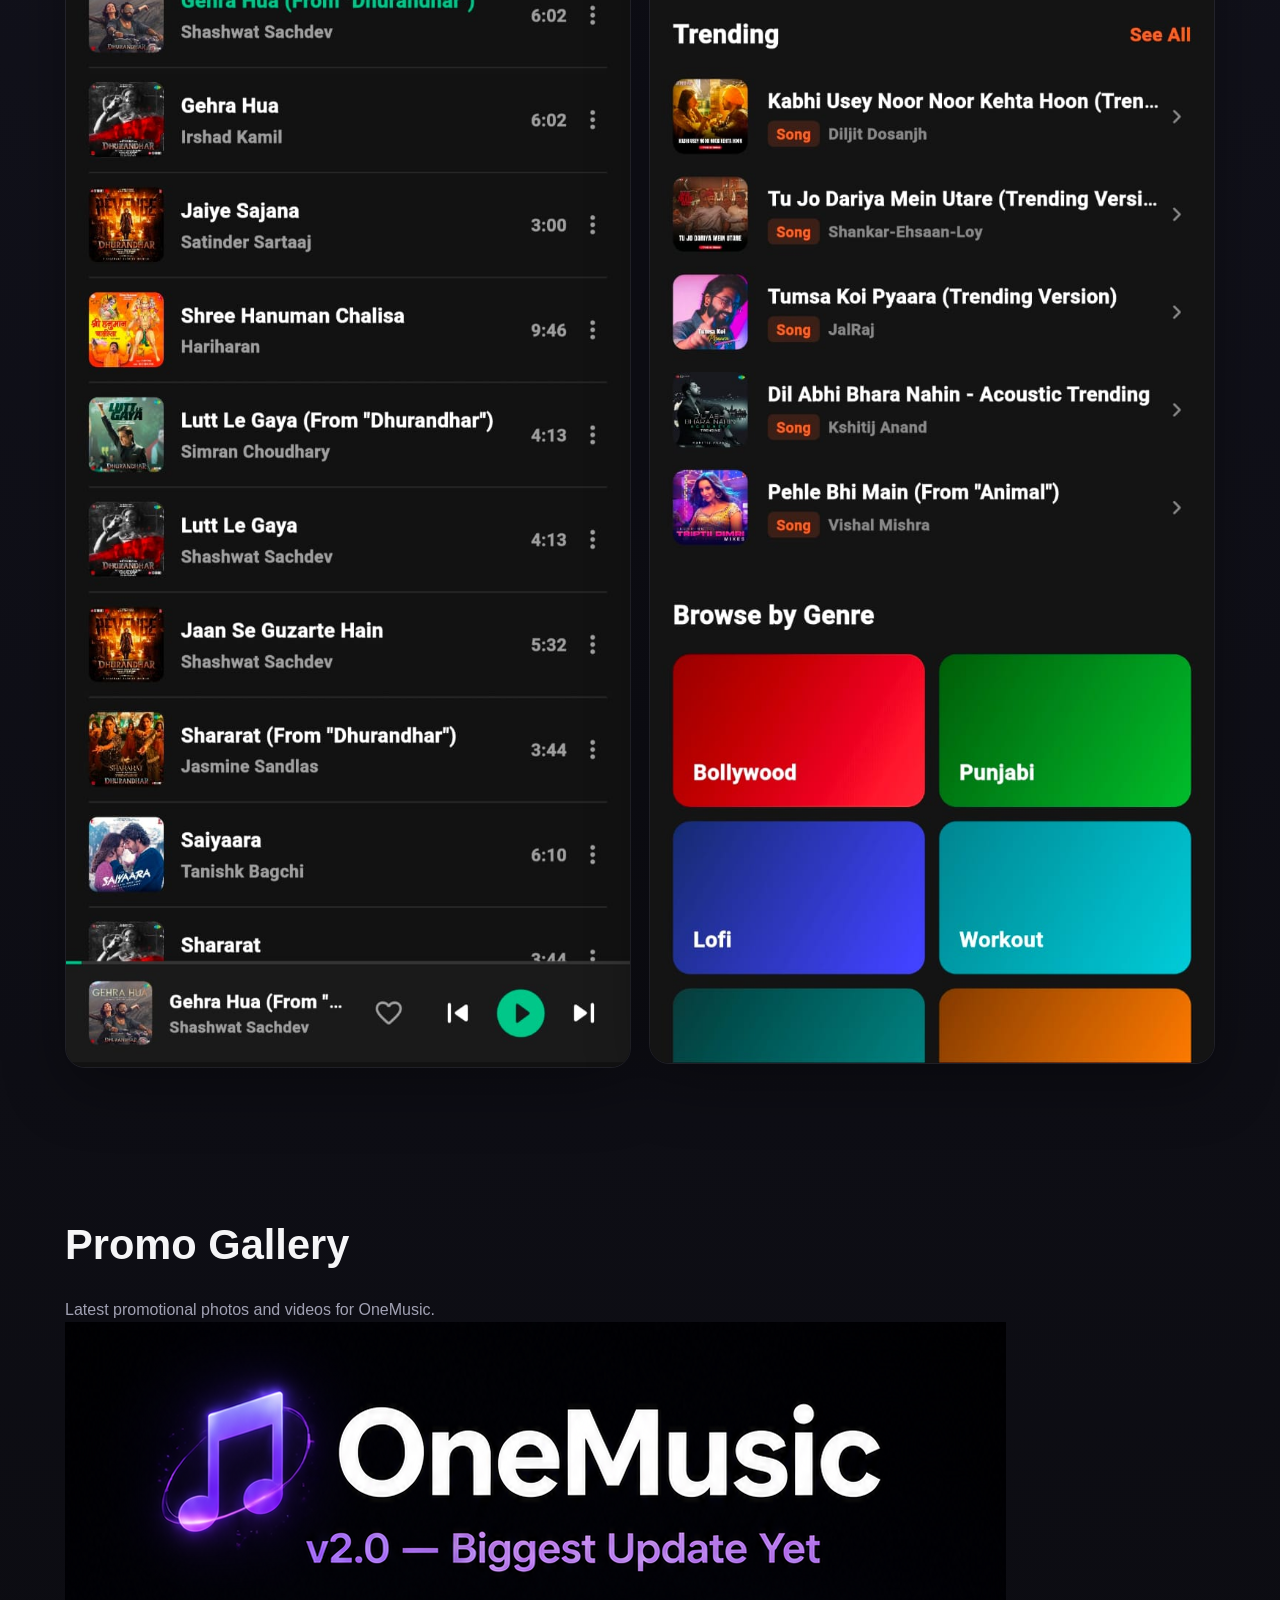
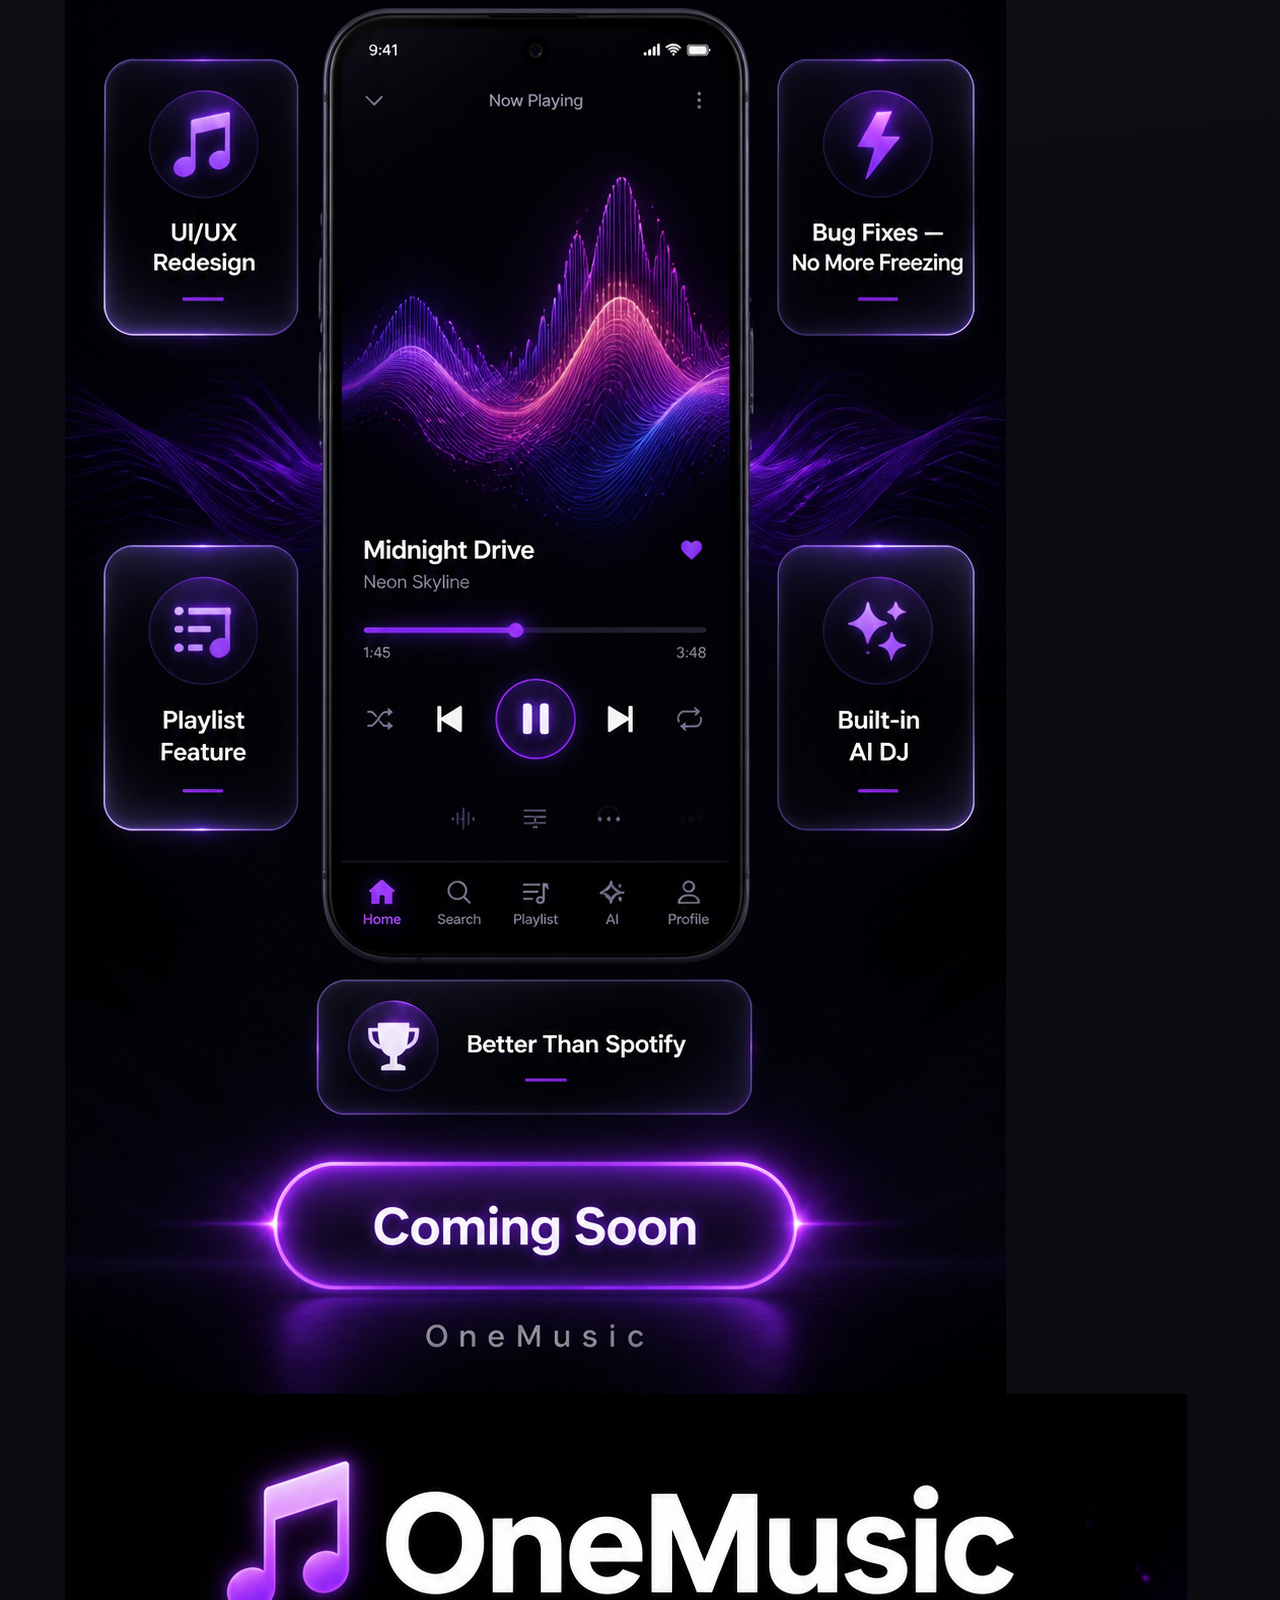
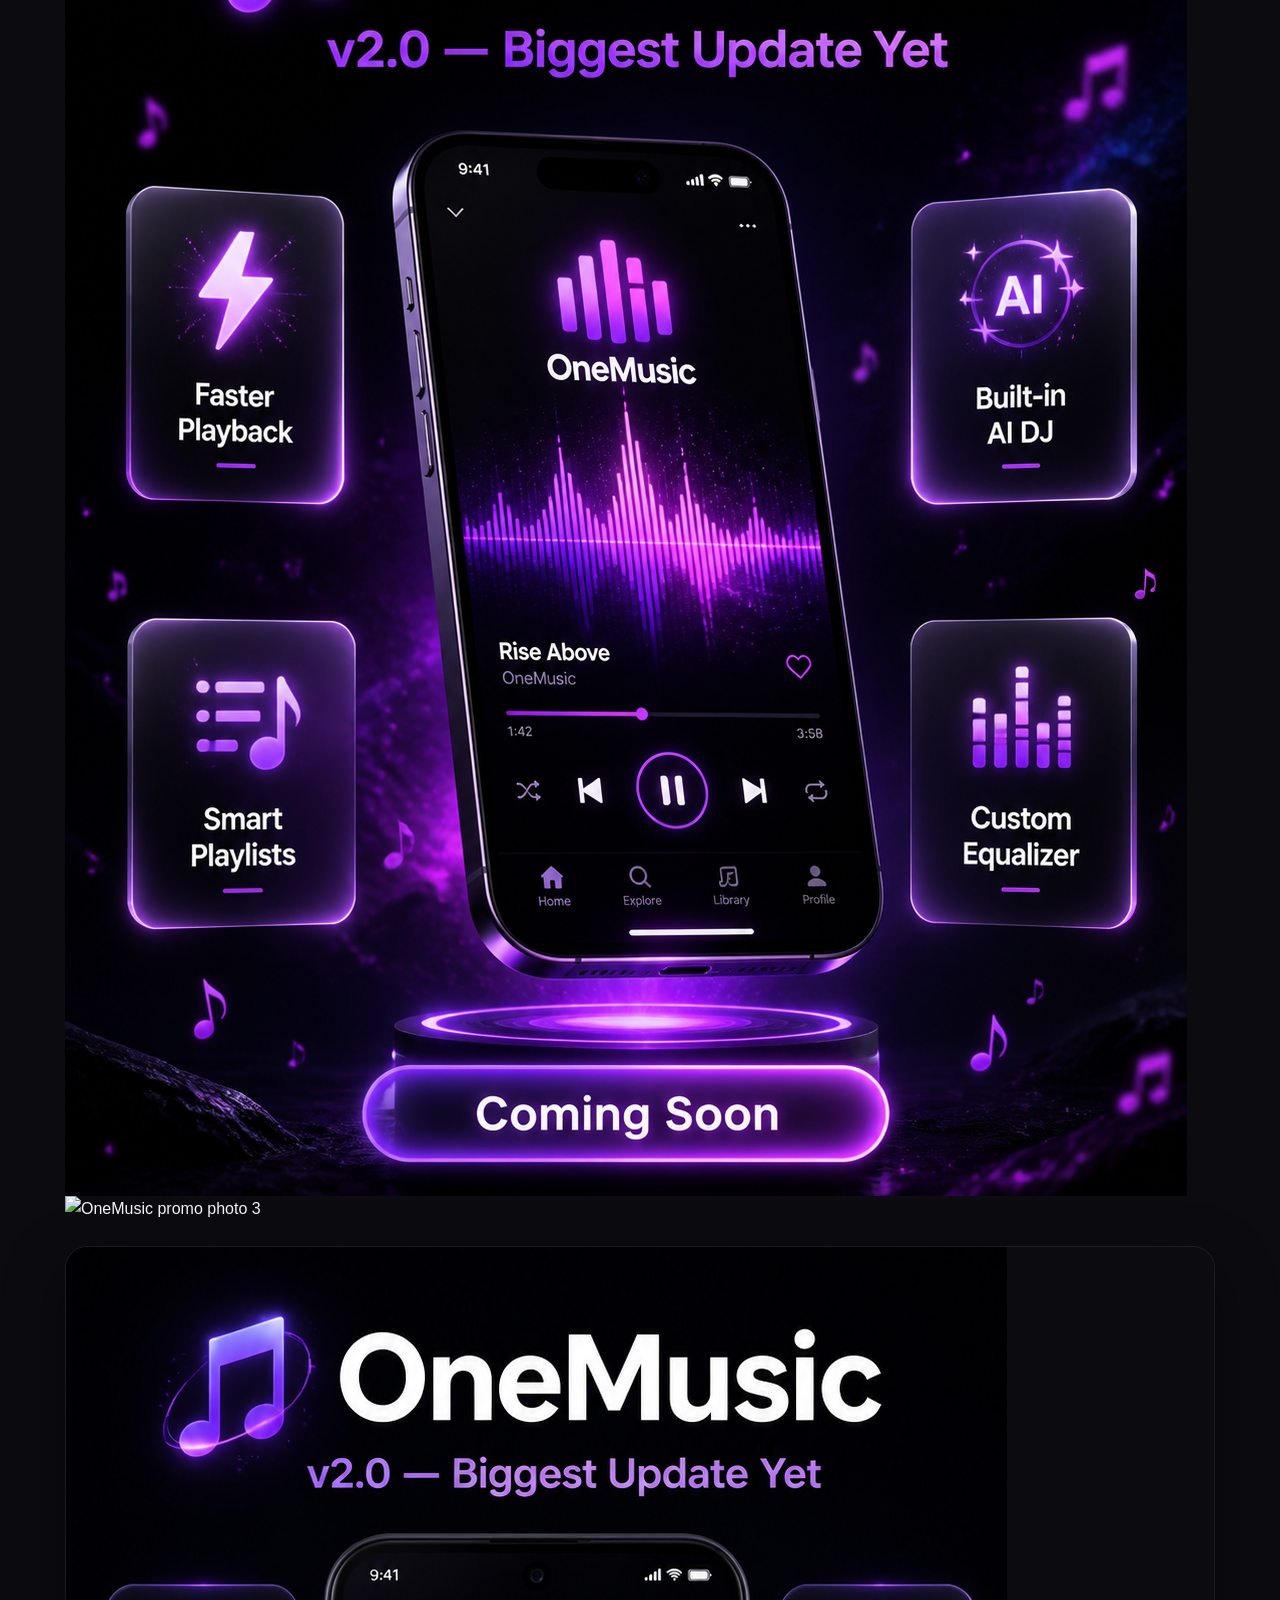
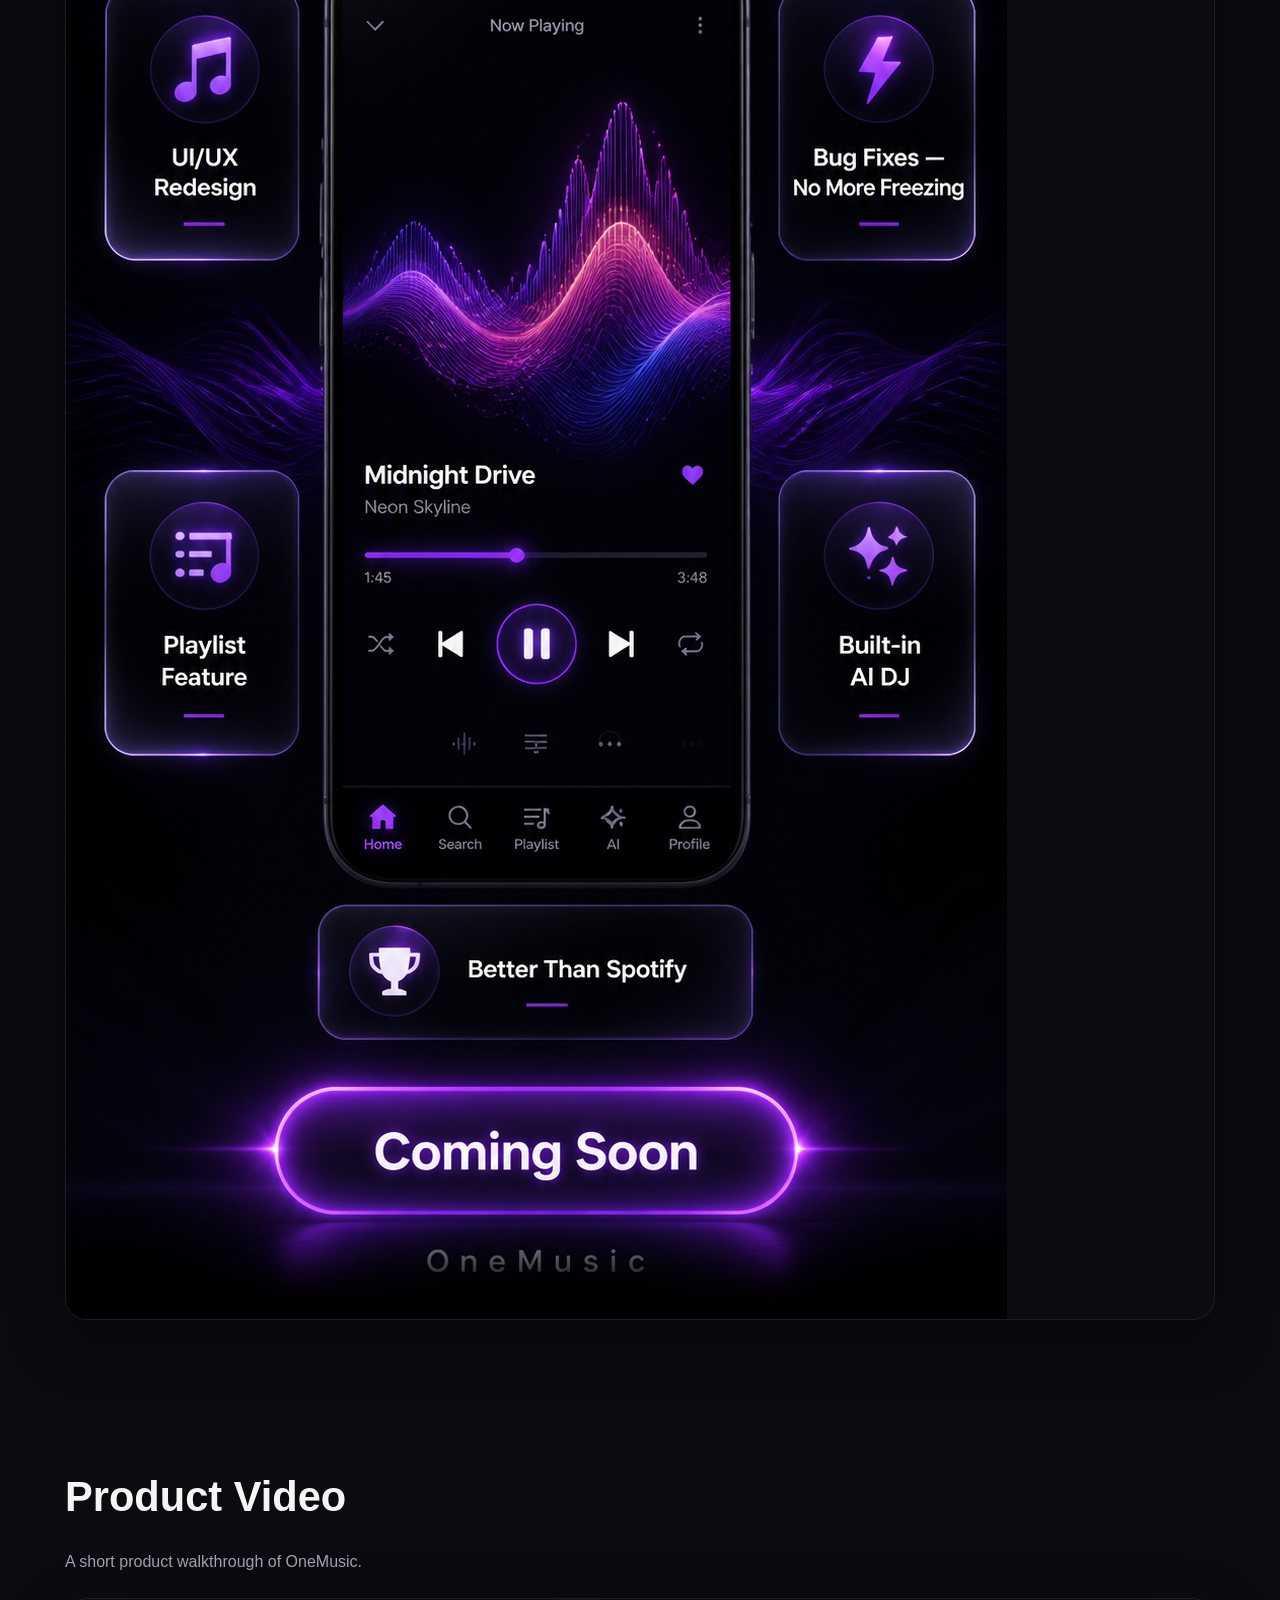
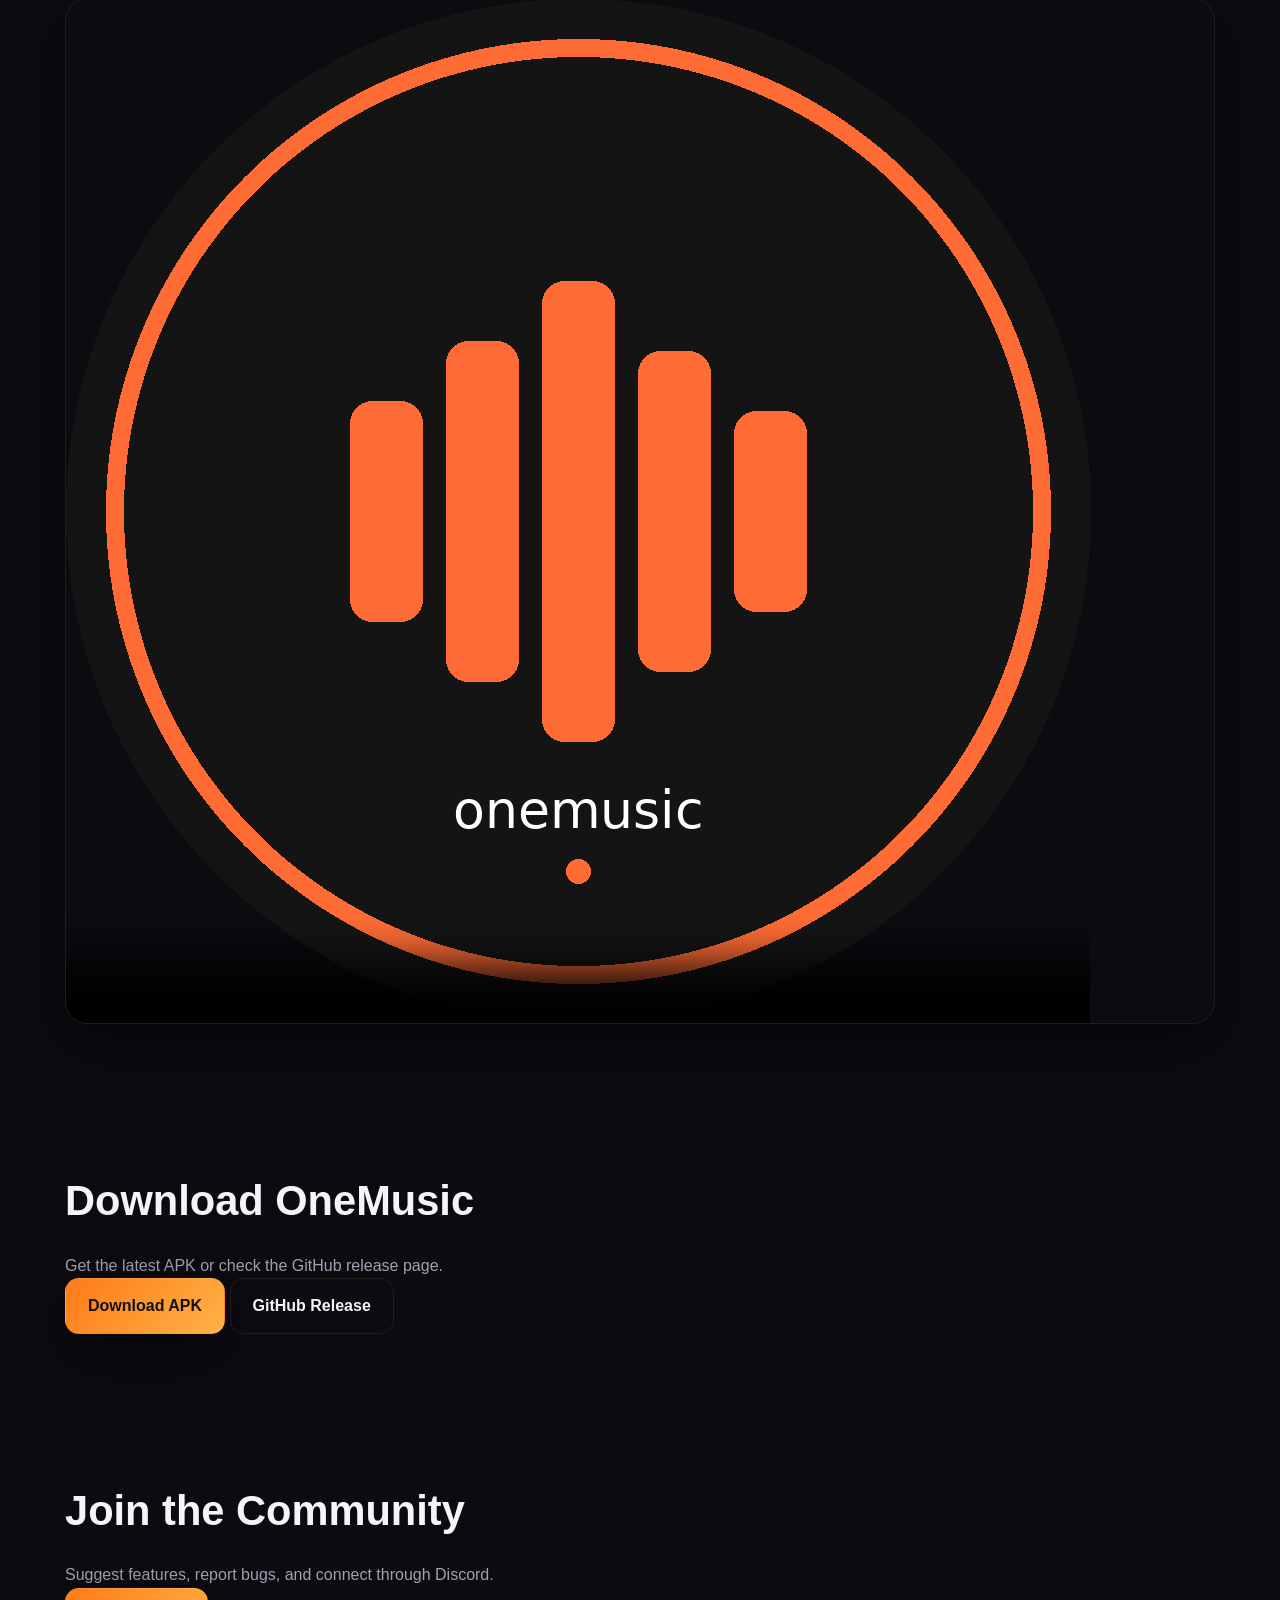
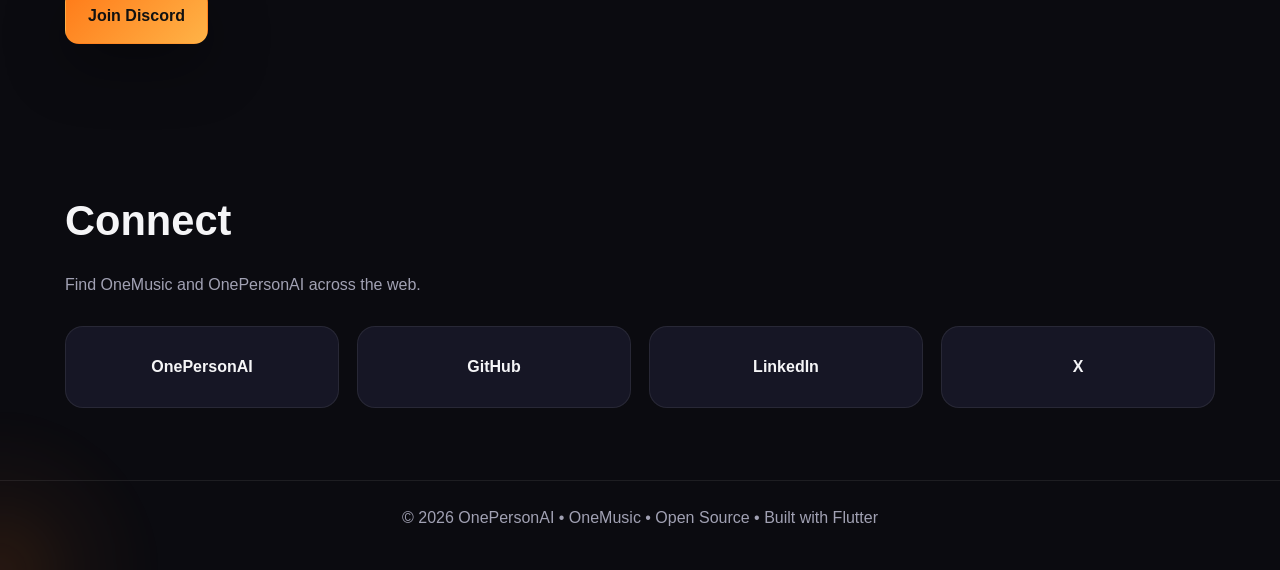
==== commit b12feff3: "chore: add build comment" ====
--- a/index.html
+++ b/index.html
@@ -242,4 +242,4 @@
   <script src="script.js"></script>
 
 </body>
-</html>+</html><!-- Built with passion -->
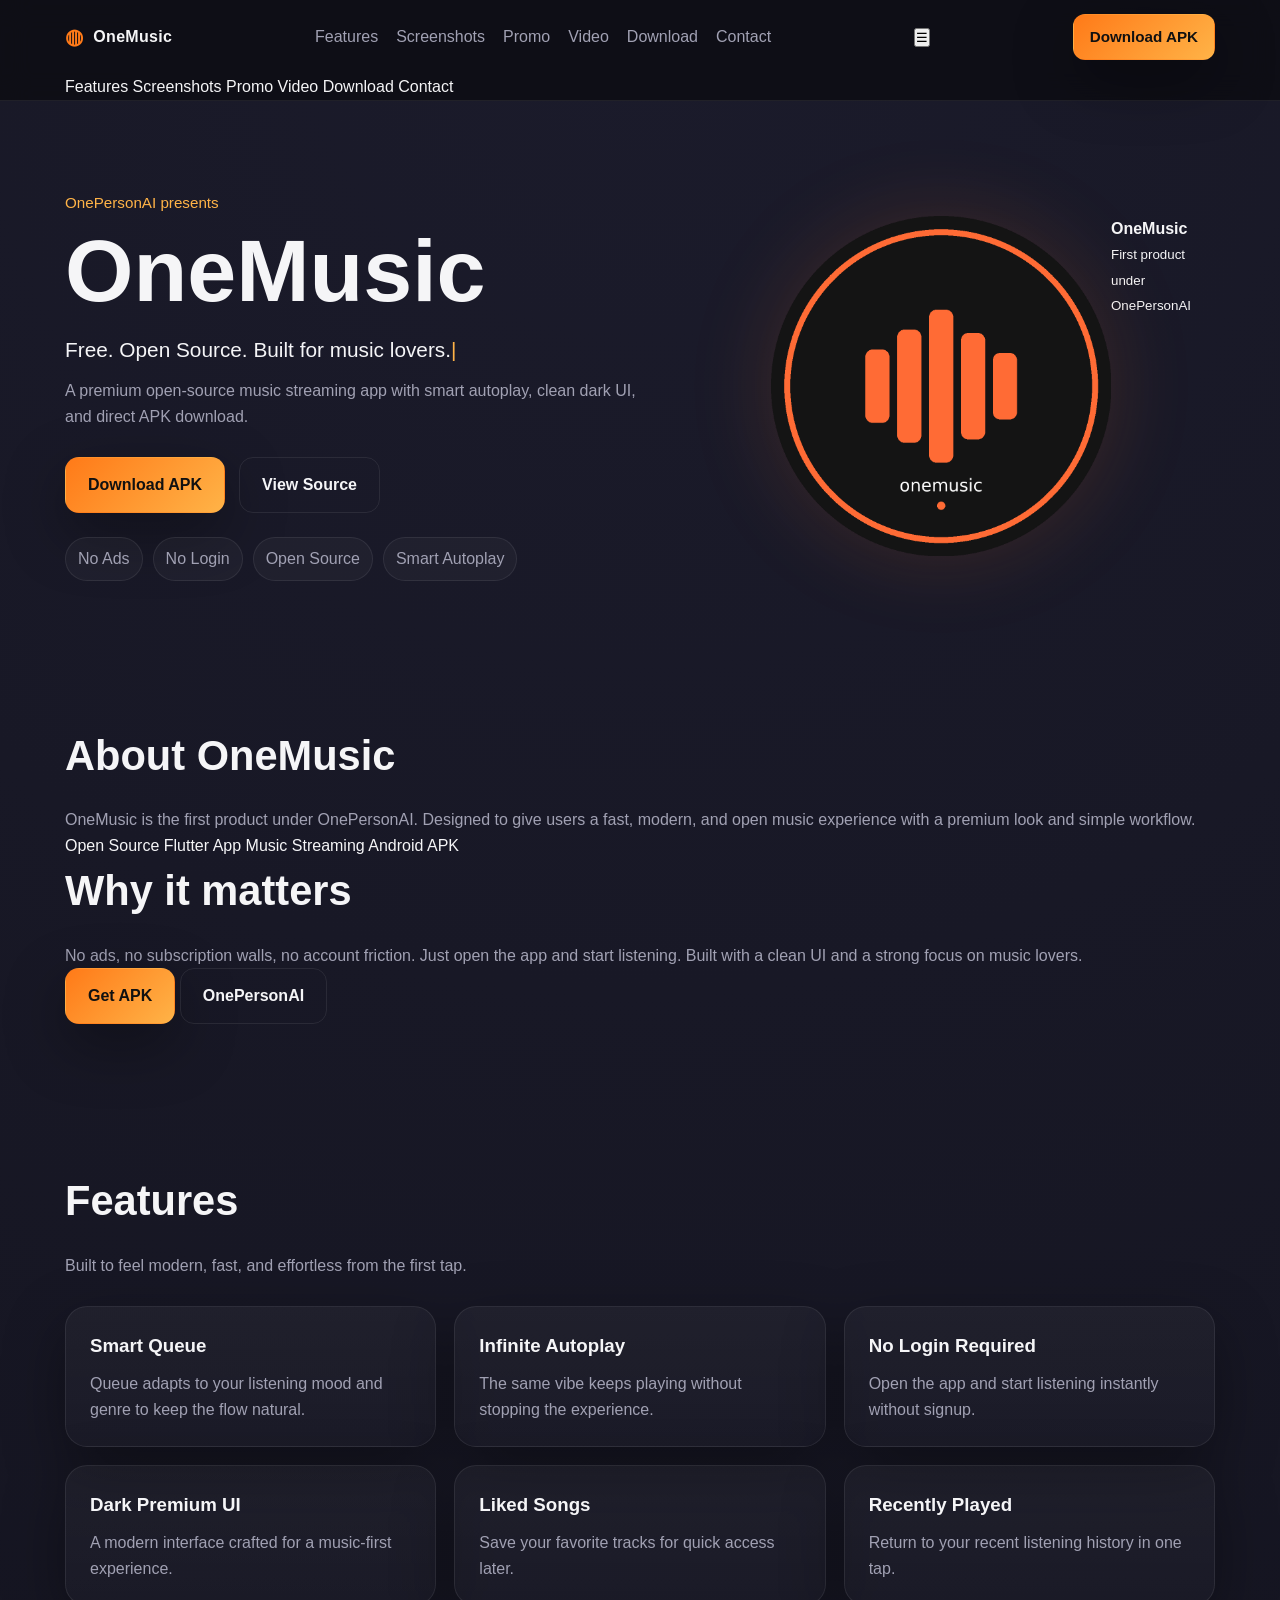
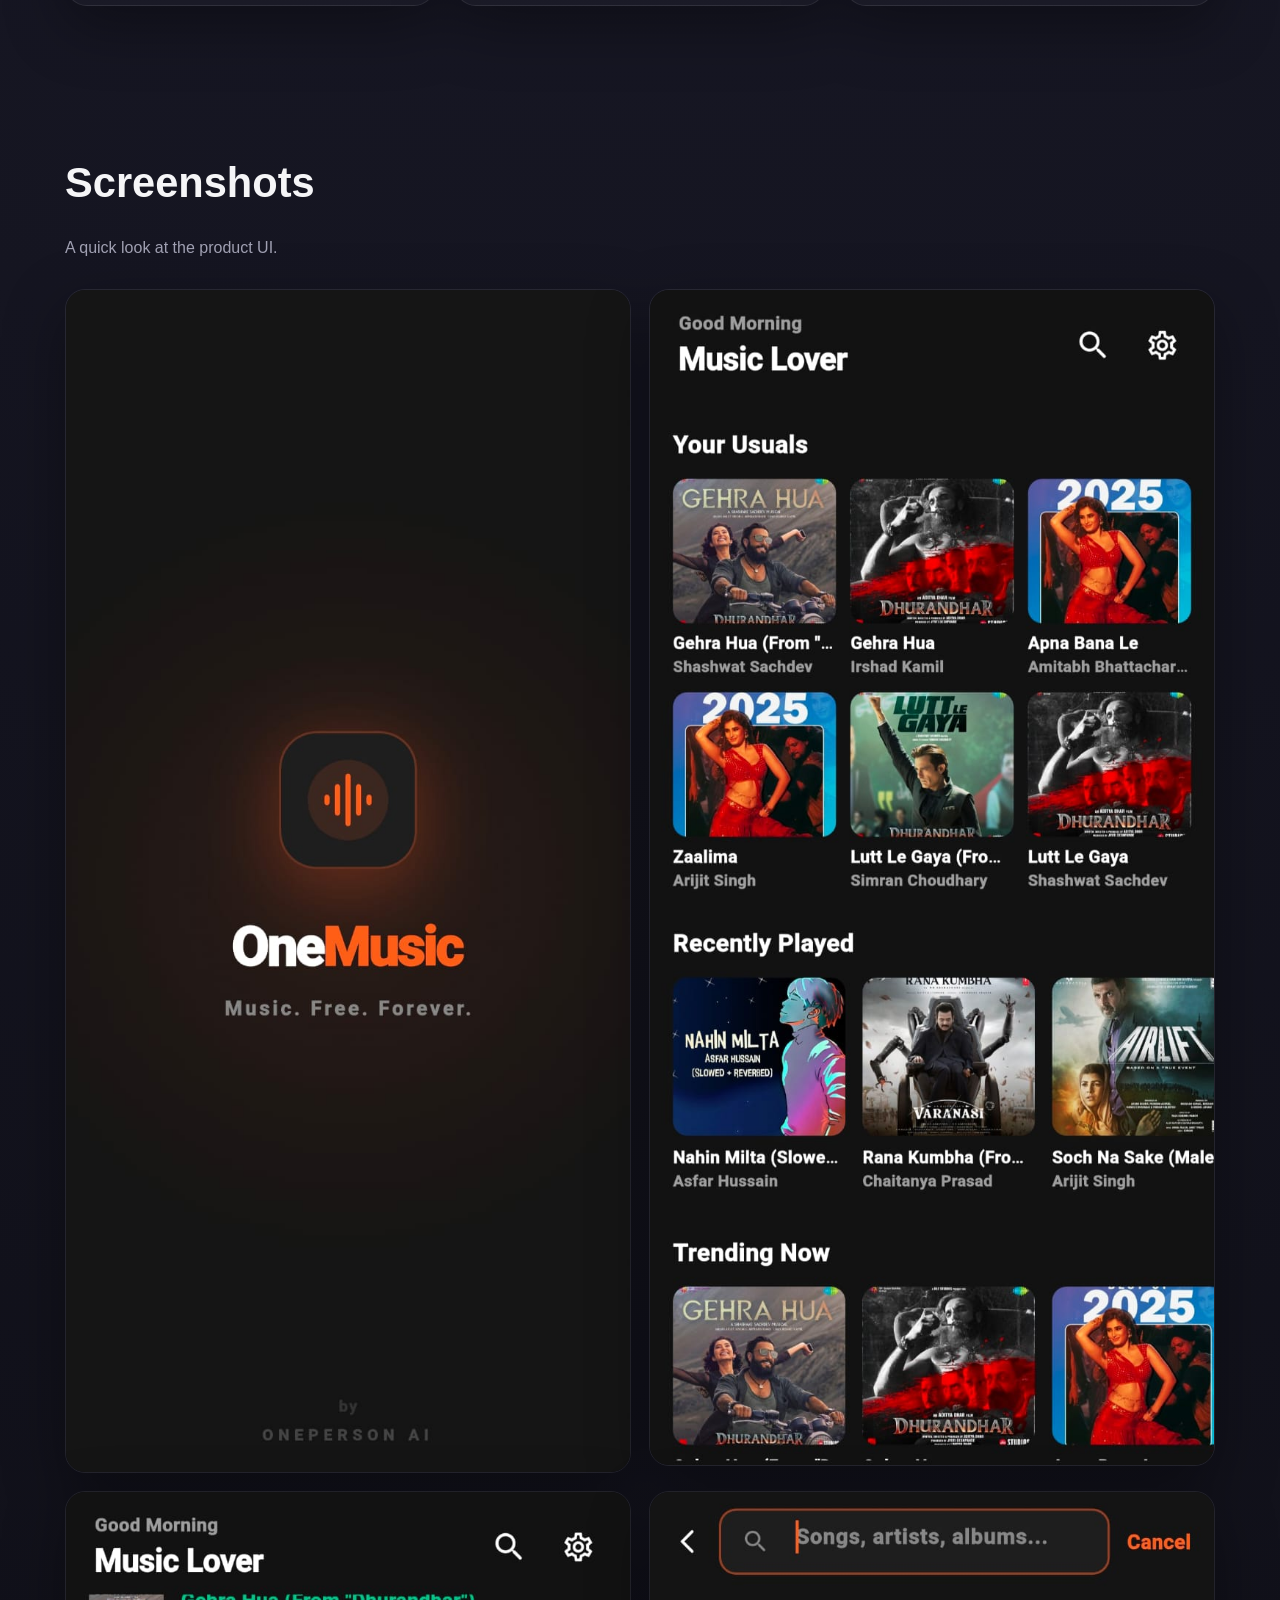
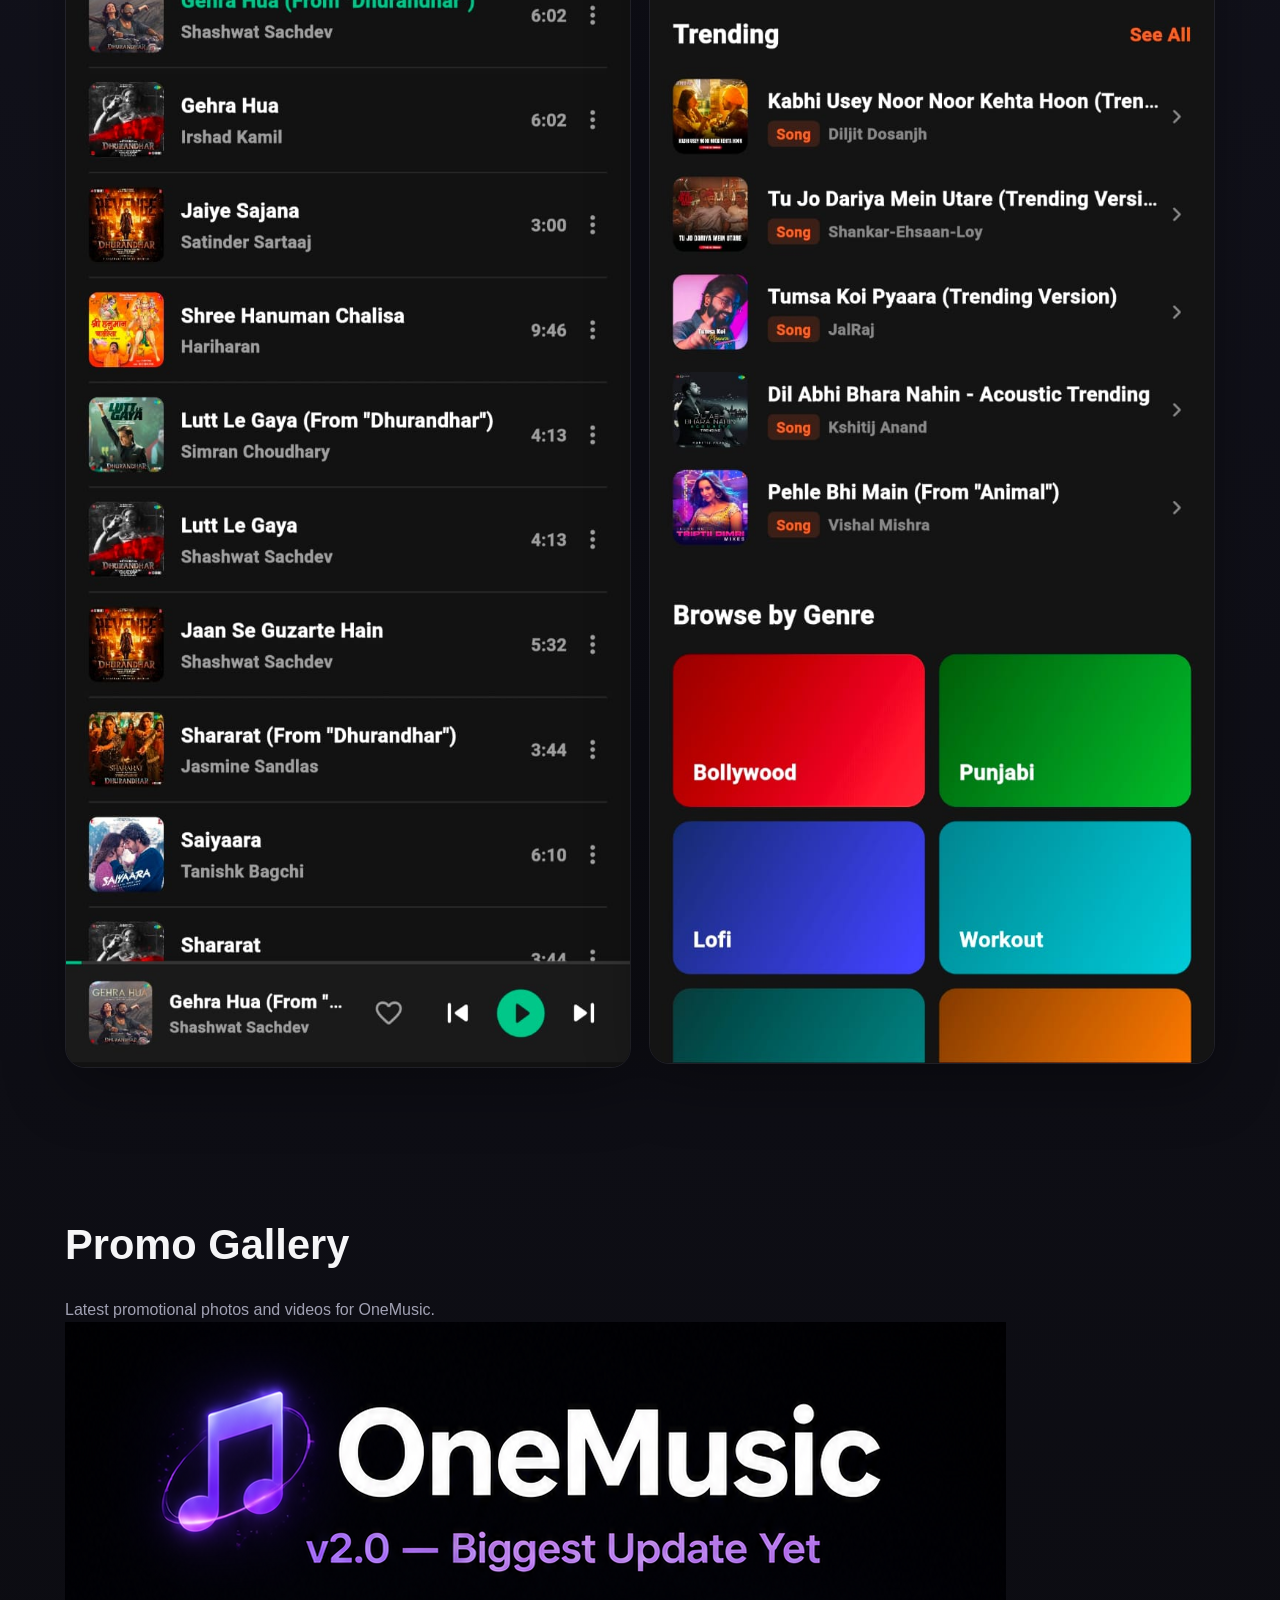
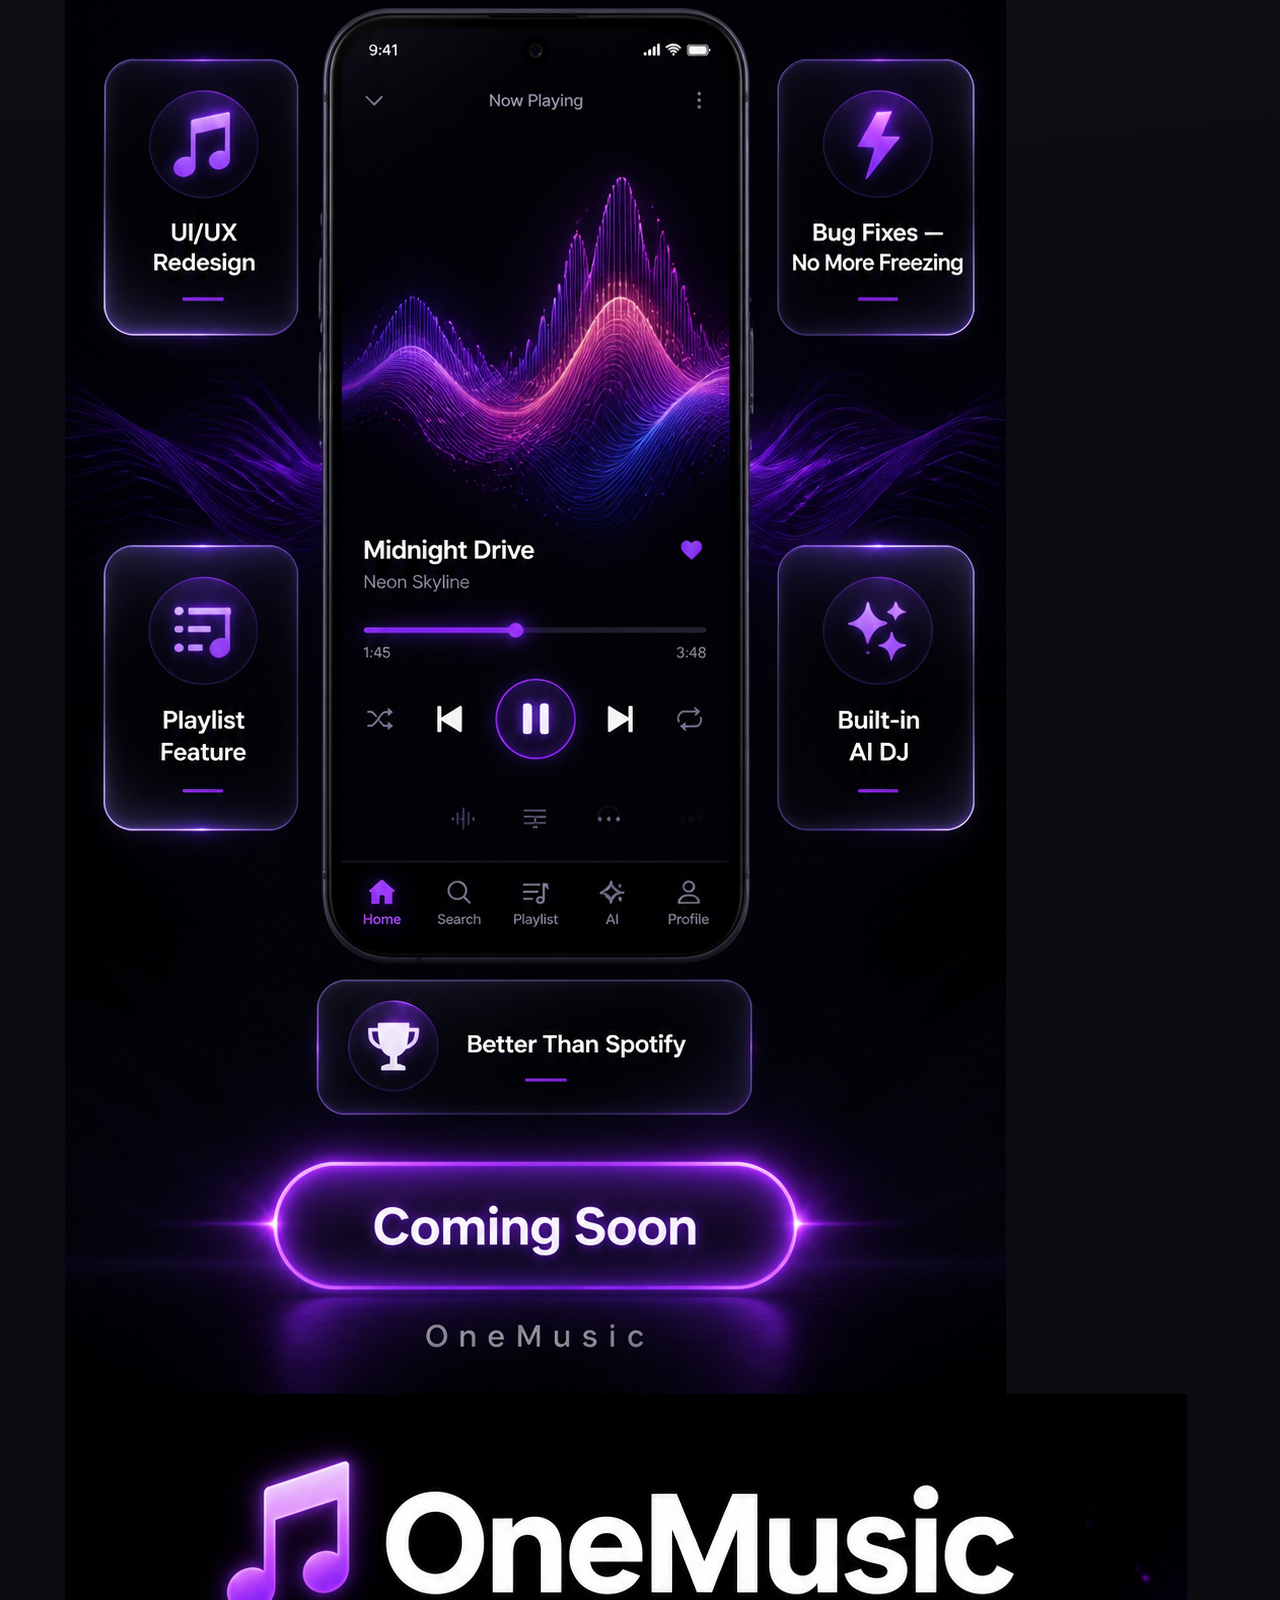
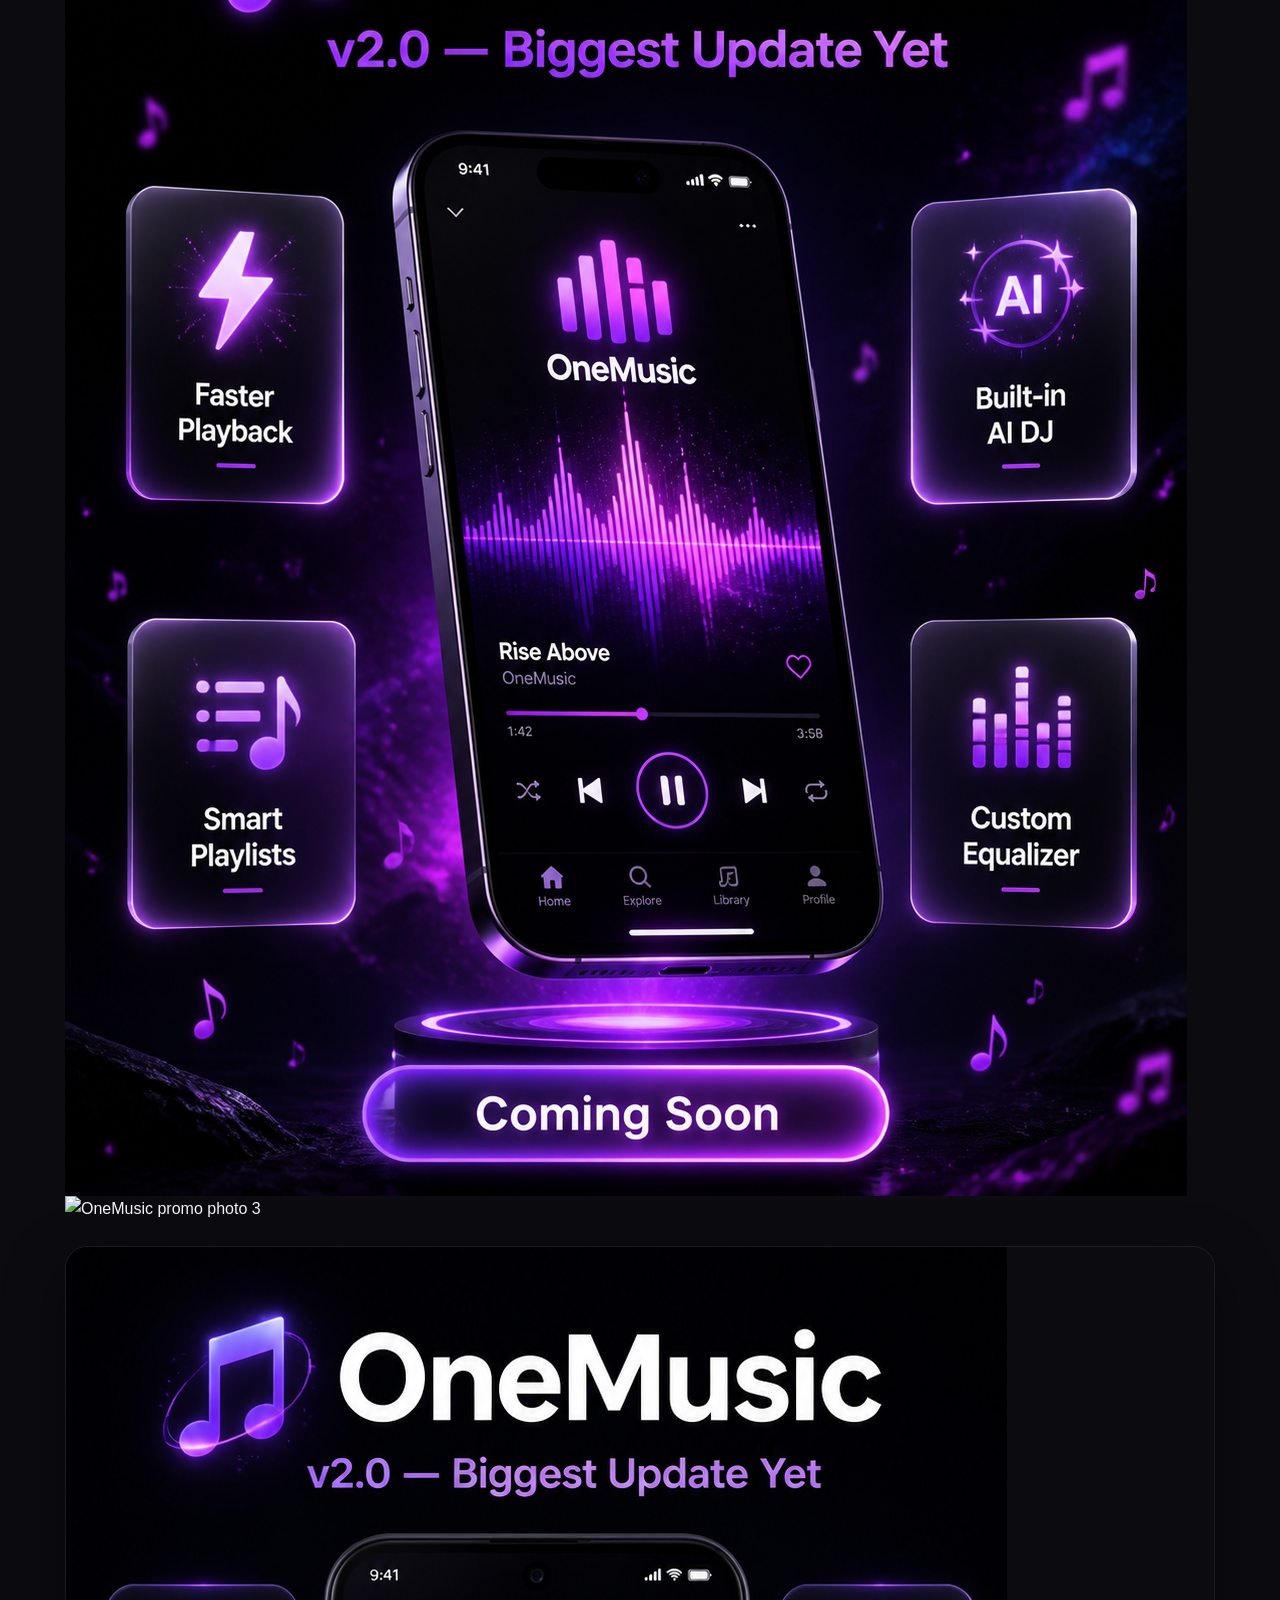
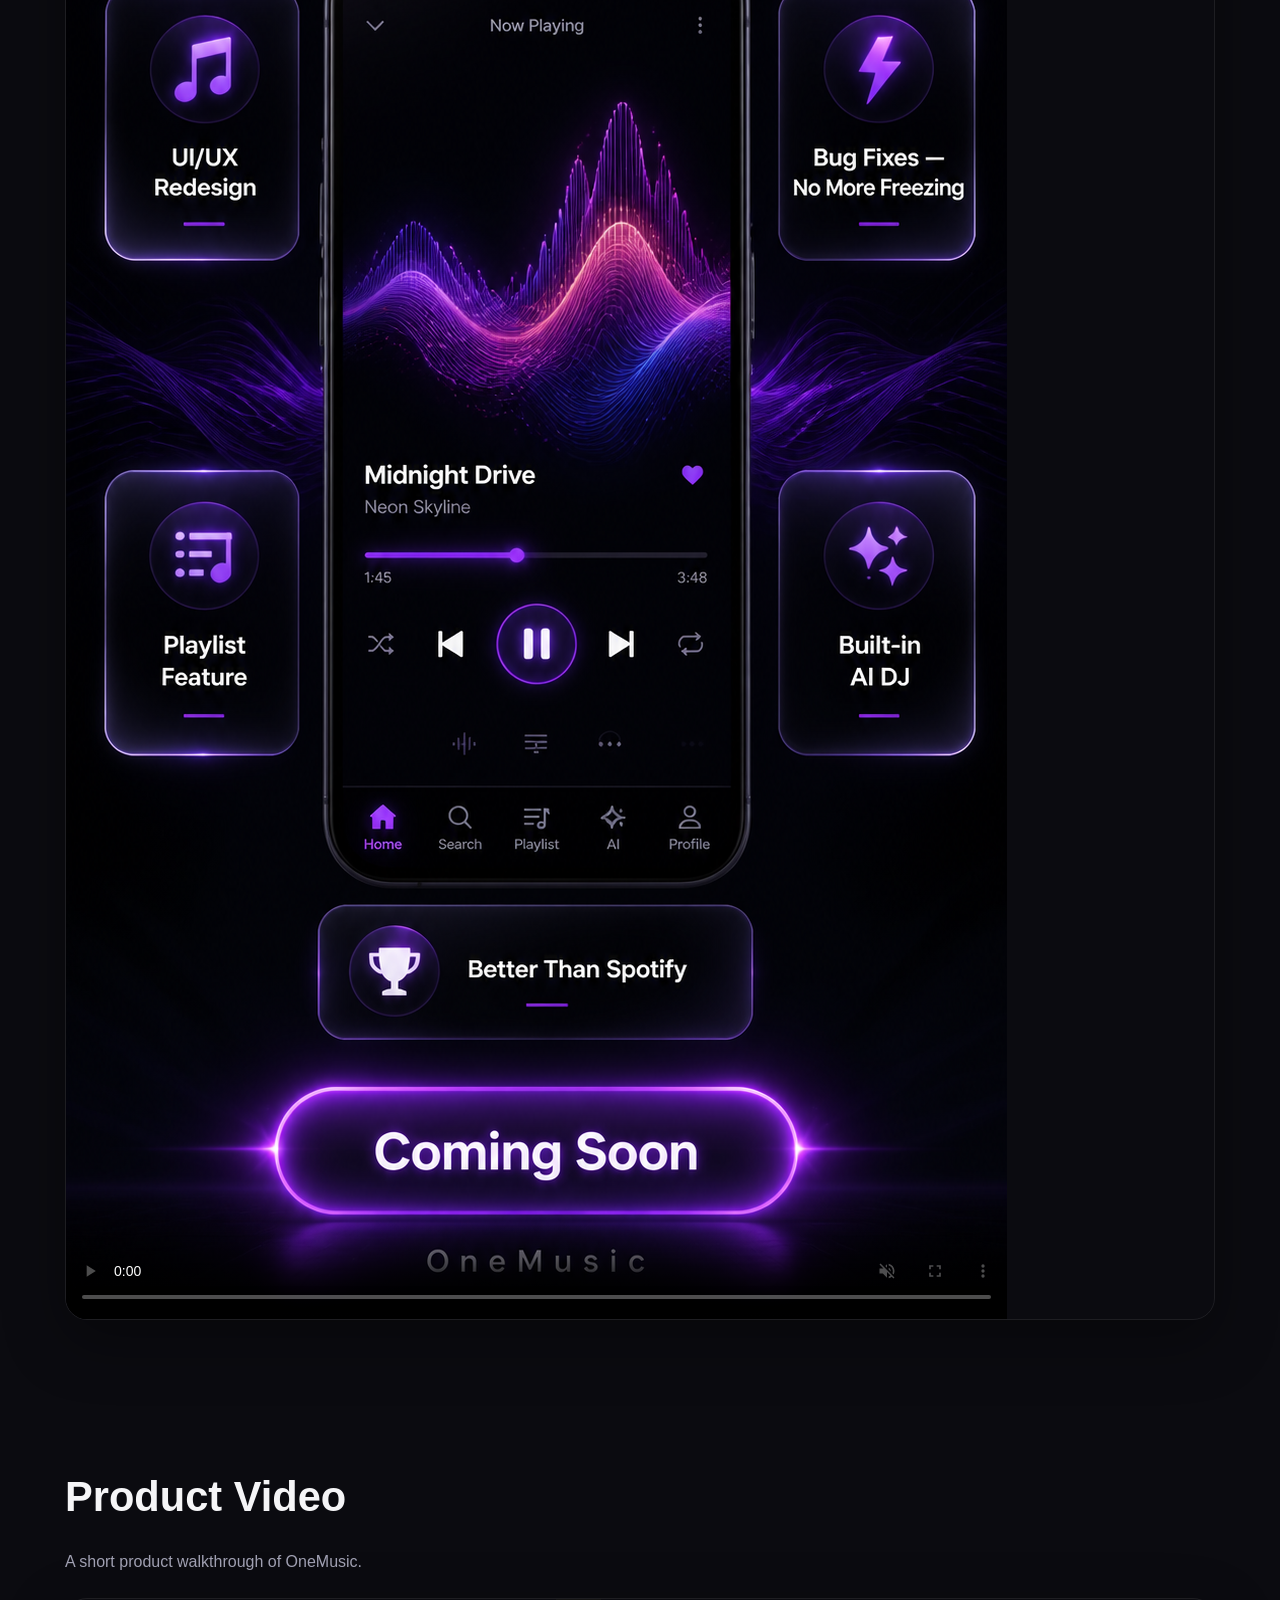
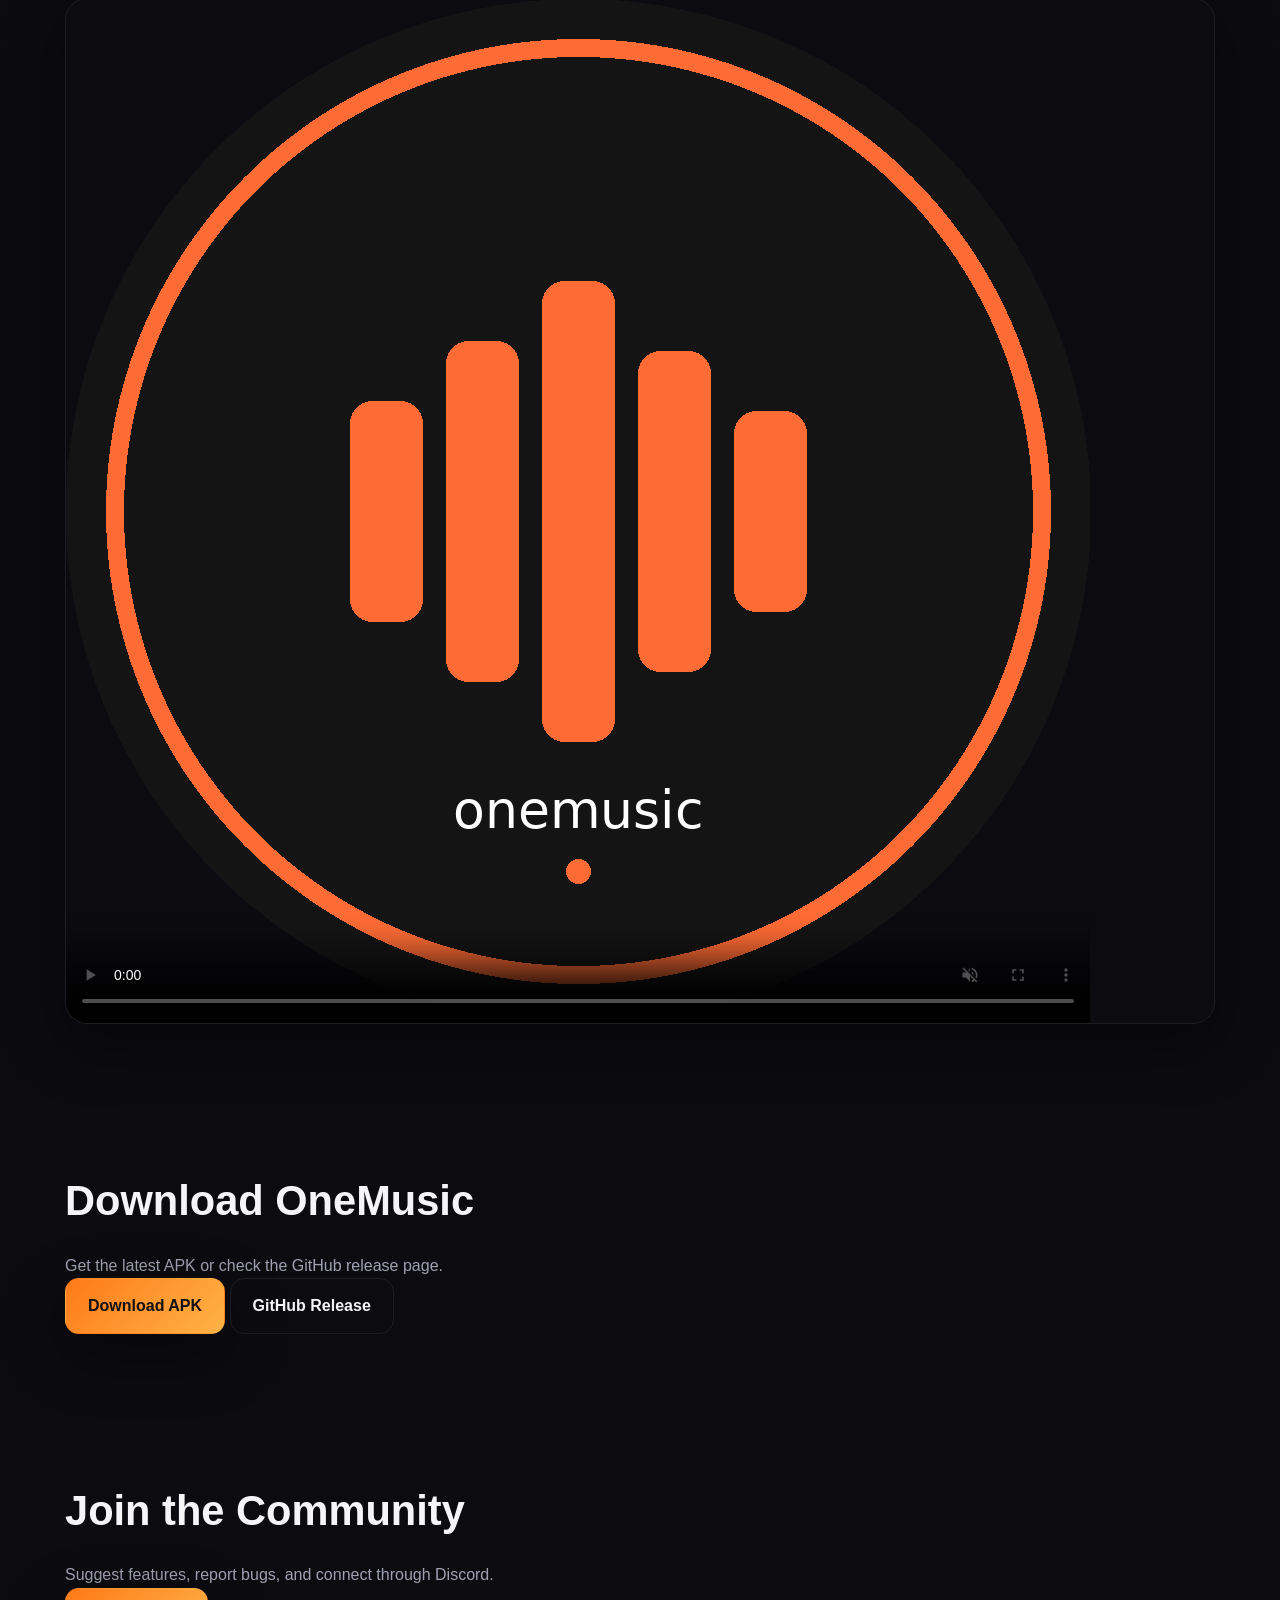
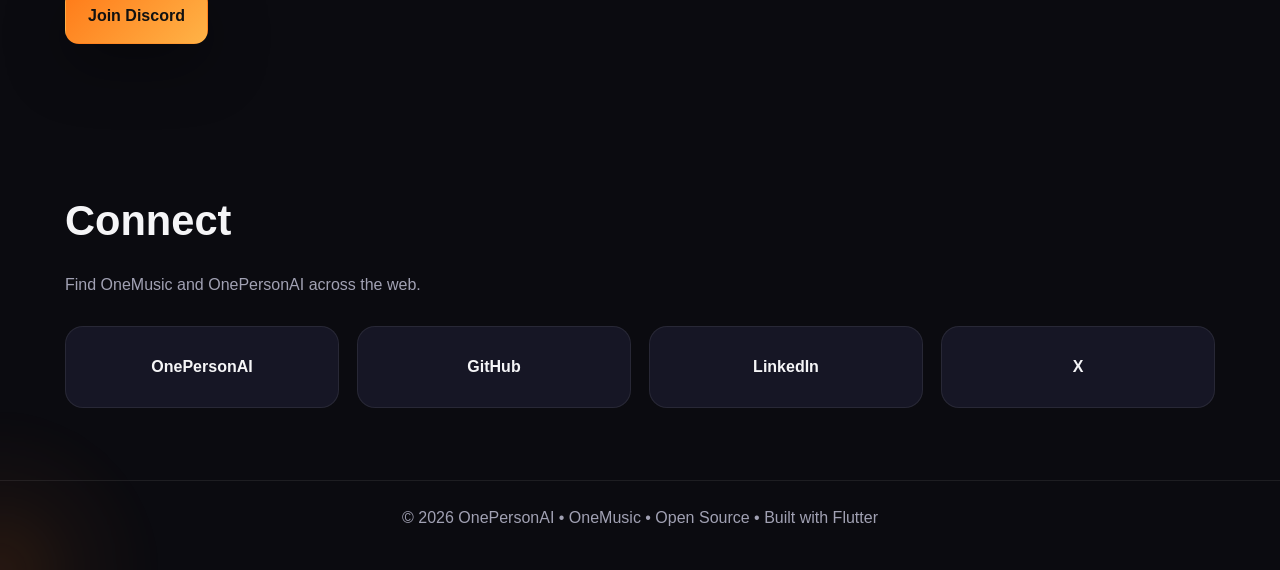
==== commit 2ac6e32b: "docs: co-author contribution Co-authored-by: NovaXor-web <theakshatrao@gmail.com>" ====
--- a/index.html
+++ b/index.html
@@ -243,3 +243,4 @@
 
 </body>
 </html><!-- Built with passion -->
+<!-- Co-authored with love -->
